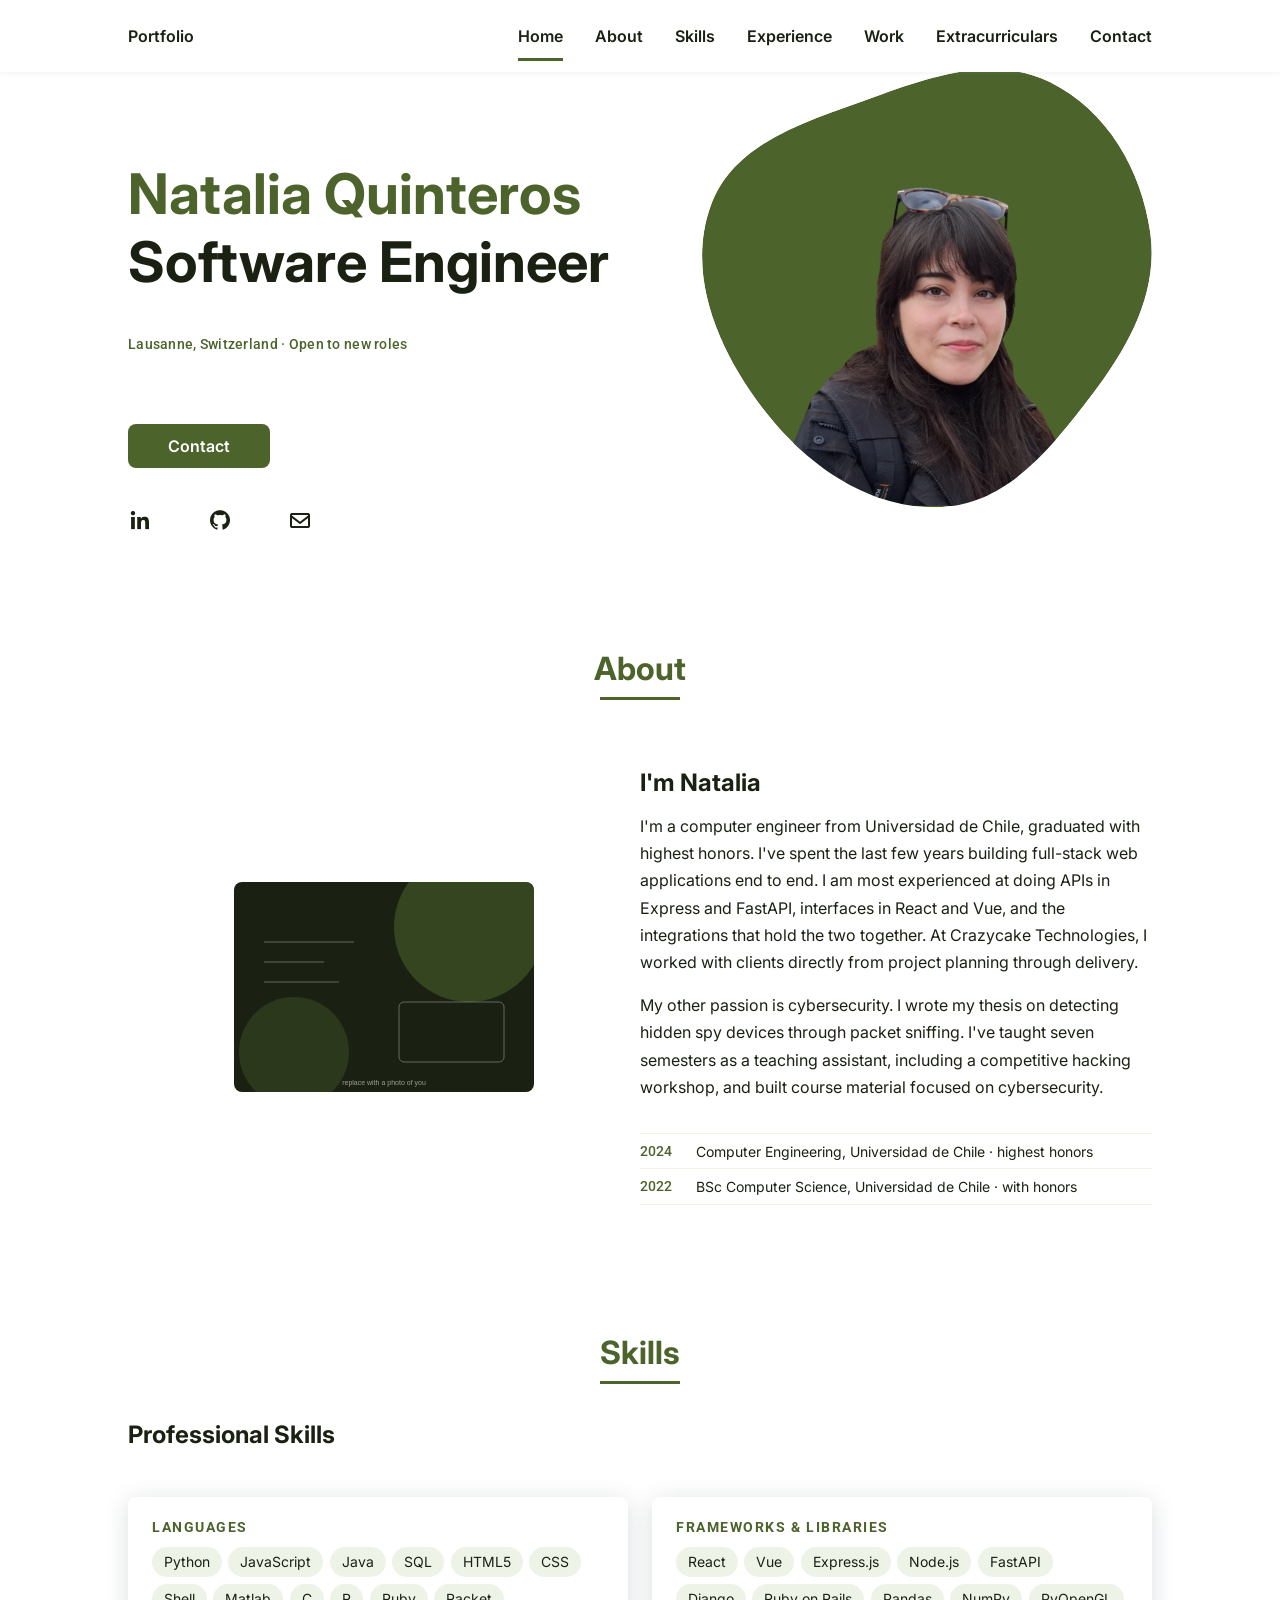
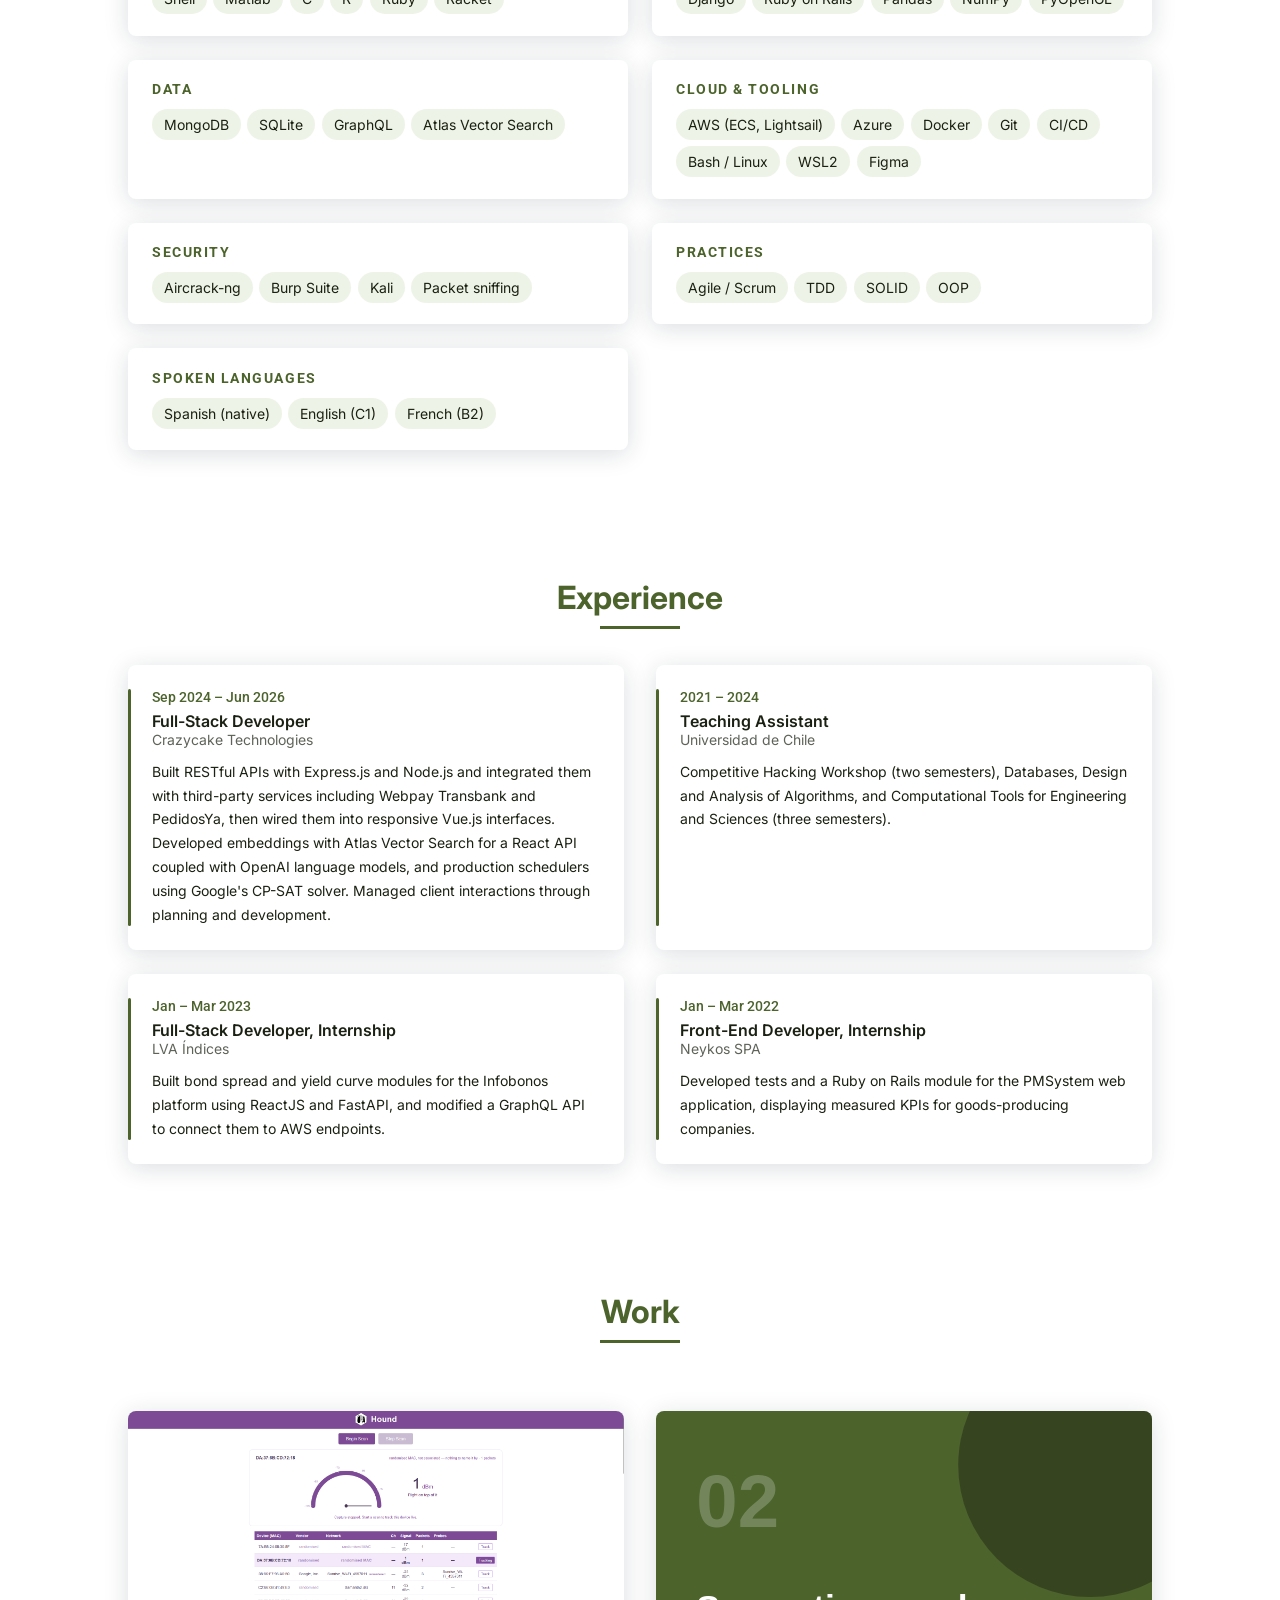
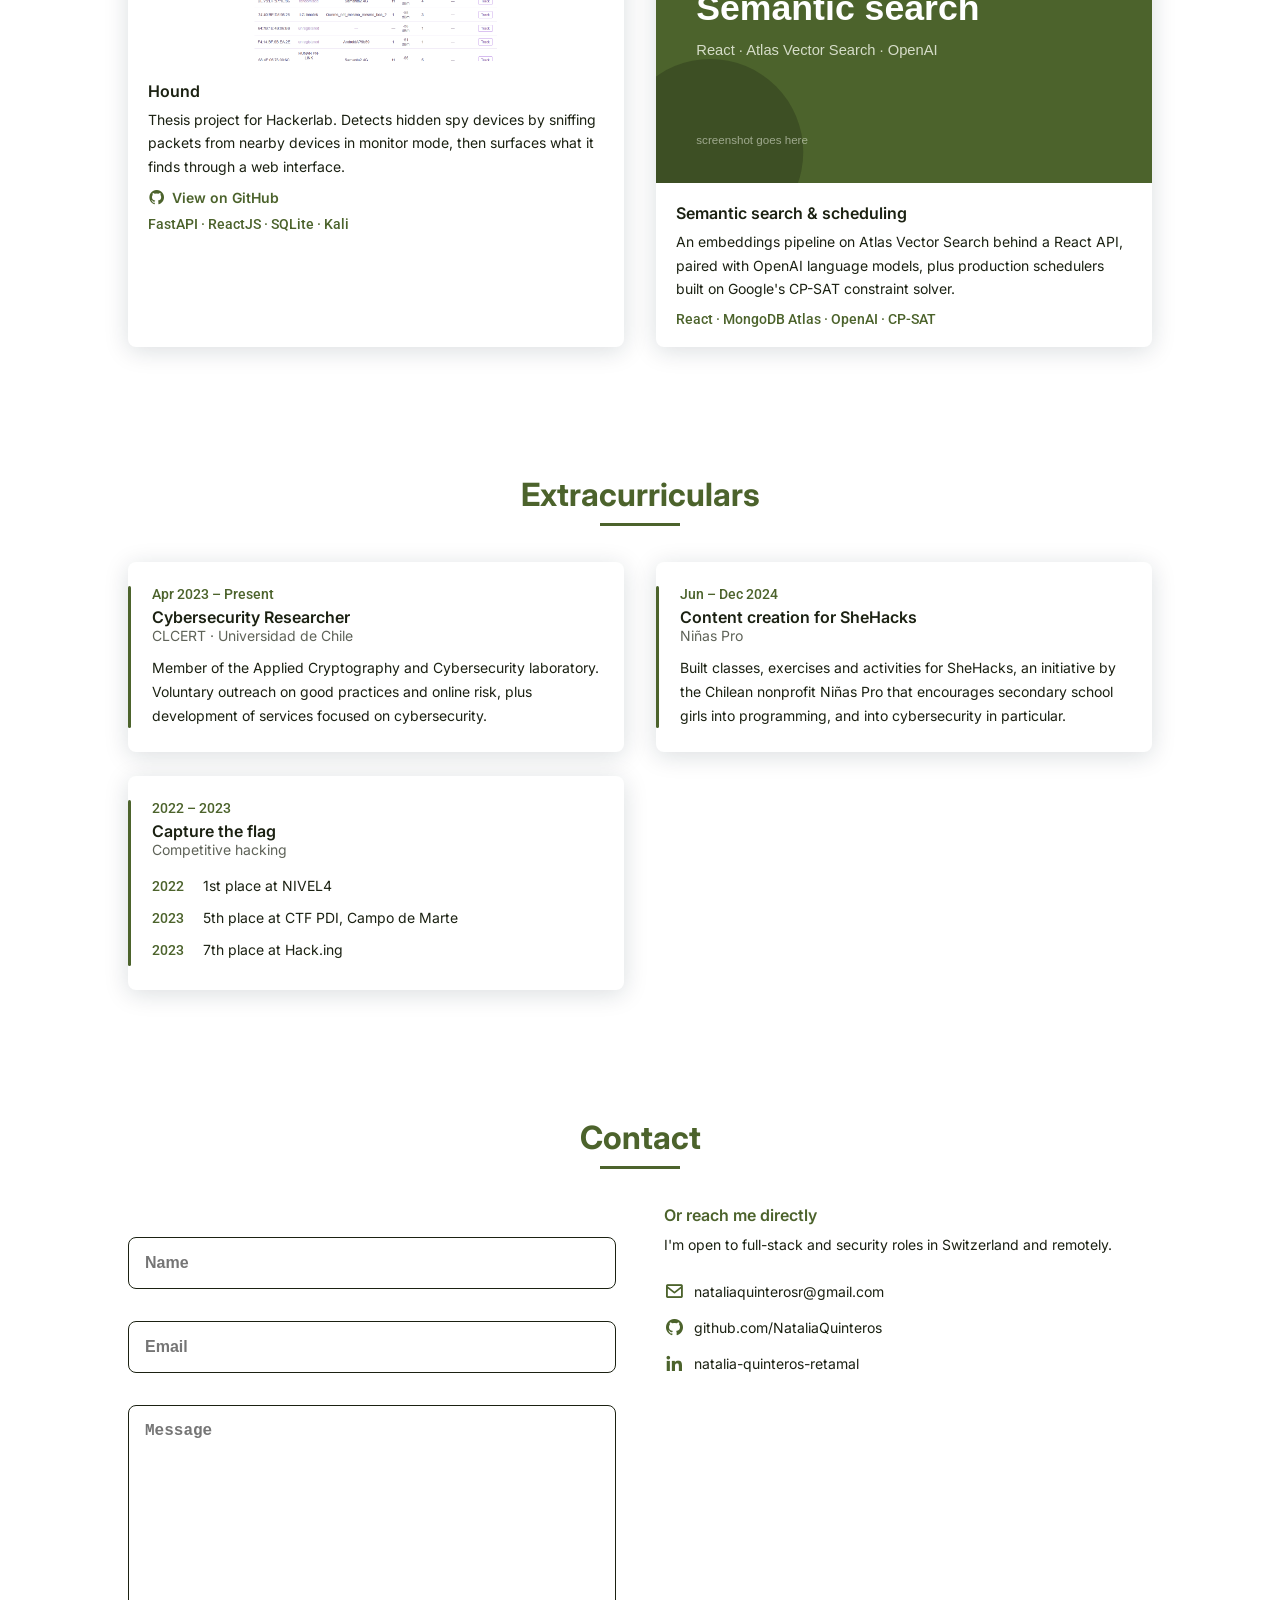
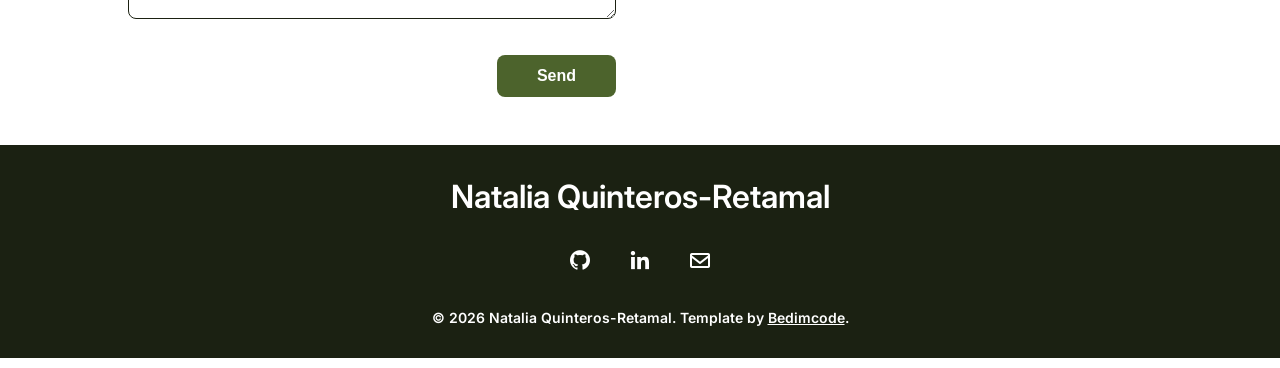
==== index.html @ d5e4e768 "Add an extracurriculars section Three cards from the CV: the CLCERT cybersecurity lab, the SheHacks " ====
<!DOCTYPE html>
<html lang="en">
    <head>
        <meta charset="UTF-8">
        <meta name="viewport" content="width=device-width, initial-scale=1.0">

        <title>Natalia Quinteros-Retamal &middot; Full-Stack Developer</title>
        <meta name="description" content="Full-stack developer and computer engineer. REST APIs in Express and FastAPI, interfaces in React and Vue, plus cybersecurity research and CTFs.">
        <meta name="author" content="Natalia Quinteros-Retamal">

        <meta property="og:type" content="website">
        <meta property="og:title" content="Natalia Quinteros-Retamal &middot; Full-Stack Developer">
        <meta property="og:description" content="Full-stack developer and computer engineer, with a second life in cybersecurity.">
        <meta property="og:url" content="https://NataliaQuinteros.github.io/portfolio/">

        <link rel="icon" href="assets/favicon.svg" type="image/svg+xml">
        <link rel="stylesheet" href="assets/css/styles.css">

        <!-- =====BOX ICONS===== -->
        <link href='https://cdn.jsdelivr.net/npm/boxicons@2.0.5/css/boxicons.min.css' rel='stylesheet'>

        <!-- Template: Portfolio Responsive Complete by Bedimcode
             https://github.com/bedimcode/portfolio-responsive-complete -->
    </head>
    <body>
        <!--===== HEADER =====-->
        <header class="l-header">
            <nav class="nav bd-grid">
                <div>
                    <a href="#home" class="nav__logo">Portfolio</a>
                </div>

                <div class="nav__menu" id="nav-menu">
                    <ul class="nav__list">
                        <li class="nav__item"><a href="#home" class="nav__link active-link">Home</a></li>
                        <li class="nav__item"><a href="#about" class="nav__link">About</a></li>
                        <li class="nav__item"><a href="#skills" class="nav__link">Skills</a></li>
                        <li class="nav__item"><a href="#experience" class="nav__link">Experience</a></li>
                        <li class="nav__item"><a href="#work" class="nav__link">Work</a></li>
                        <li class="nav__item"><a href="#extras" class="nav__link">Extracurriculars</a></li>
                        <li class="nav__item"><a href="#contact" class="nav__link">Contact</a></li>
                    </ul>
                </div>

                <div class="nav__toggle" id="nav-toggle">
                    <i class='bx bx-menu'></i>
                </div>
            </nav>
        </header>

        <main class="l-main">
            <!--===== HOME =====-->
            <section class="home bd-grid" id="home">
                <div class="home__data">
                    <h1 class="home__title"><span class="home__title-color">Natalia Quinteros</span><br> Software Engineer </h1>

                    <p class="home__subtitle">Lausanne, Switzerland &middot; Open to new roles</p>

                    <a href="#contact" class="button">Contact</a>
                    <div class="home__social">
                        <a href="https://linkedin.com/in/natalia-quinteros-retamal" target="_blank" rel="noopener" class="home__social-icon" aria-label="LinkedIn"><i class='bx bxl-linkedin'></i></a>
                        <a href="https://github.com/NataliaQuinteros" target="_blank" rel="noopener" class="home__social-icon" aria-label="GitHub"><i class='bx bxl-github' ></i></a>
                        <a href="mailto:nataliaquinterosr@gmail.com" class="home__social-icon" aria-label="Email"><i class='bx bx-envelope' ></i></a>
                    </div>
                </div>

                

                <div class="home__img">
                    <svg class="home__blob" viewBox="0 0 479 467" xmlns="http://www.w3.org/2000/svg" xmlns:xlink="http://www.w3.org/1999/xlink">
                        <mask id="mask0" mask-type="alpha">
                            <path d="M9.19024 145.964C34.0253 76.5814 114.865 54.7299 184.111 29.4823C245.804 6.98884 311.86 -14.9503 370.735 14.143C431.207 44.026 467.948 107.508 477.191 174.311C485.897 237.229 454.931 294.377 416.506 344.954C373.74 401.245 326.068 462.801 255.442 466.189C179.416 469.835 111.552 422.137 65.1576 361.805C17.4835 299.81 -17.1617 219.583 9.19024 145.964Z"/>
                        </mask>
                        <g mask="url(#mask0)">
                            <path d="M9.19024 145.964C34.0253 76.5814 114.865 54.7299 184.111 29.4823C245.804 6.98884 311.86 -14.9503 370.735 14.143C431.207 44.026 467.948 107.508 477.191 174.311C485.897 237.229 454.931 294.377 416.506 344.954C373.74 401.245 326.068 462.801 255.442 466.189C179.416 469.835 111.552 422.137 65.1576 361.805C17.4835 299.81 -17.1617 219.583 9.19024 145.964Z"/>
                            <image class="home__blob-img" x="50" y="65" href="assets/img/natalia-cutout.png"/>
                        </g>
                    </svg>
                </div>
            </section>

            <!--===== ABOUT =====-->
            <section class="about section " id="about">
                <h2 class="section-title">About</h2>

                <div class="about__container bd-grid">
                    <div class="about__img">
                        <img src="assets/img/about.svg" alt="Placeholder illustration, to be replaced with a photo">
                    </div>

                    <div>
                        <h2 class="about__subtitle">I'm Natalia</h2>
                        <p class="about__text">I'm a computer engineer from Universidad de Chile, graduated with highest honors. I've spent the last few years building full-stack web applications end to end. I am most experienced at doing APIs in Express and FastAPI, interfaces in React and Vue, and the integrations that hold the two together. At Crazycake Technologies, I worked with clients directly from project planning through delivery.</p>
                        <p class="about__text">My other passion is cybersecurity. I wrote my thesis on detecting hidden spy devices through packet sniffing. I've taught seven semesters as a teaching assistant, including a competitive hacking workshop, and built course material focused on cybersecurity.</p>

                        <ul class="about__facts">
                            <li><span class="about__facts-year">2024</span> Computer Engineering, Universidad de Chile &middot; highest honors</li>
                            <li><span class="about__facts-year">2022</span> BSc Computer Science, Universidad de Chile &middot; with honors</li>

                        </ul>
                    </div>
                </div>
            </section>

            <!--===== SKILLS =====-->
            <section class="skills section" id="skills">
                <h2 class="section-title">Skills</h2>

                <div class="skills__container bd-grid">
                    <h2 class="skills__subtitle">Professional Skills</h2>

                    <div class="skills__groups">

                        <div class="skills__group">
                            <h3 class="skills__group-title">Languages</h3>
                            <ul class="chips"><li>Python</li><li>JavaScript</li><li>Java</li><li>SQL</li><li>HTML5</li><li>CSS</li><li>Shell</li><li>Matlab</li><li>C</li><li>R</li><li>Ruby</li><li>Racket</li></ul>
                        </div>

                        <div class="skills__group">
                            <h3 class="skills__group-title">Frameworks &amp; libraries</h3>
                            <ul class="chips"><li>React</li><li>Vue</li><li>Express.js</li><li>Node.js</li><li>FastAPI</li><li>Django</li><li>Ruby on Rails</li><li>Pandas</li><li>NumPy</li><li>PyOpenGL</li></ul>
                        </div>

                        <div class="skills__group">
                            <h3 class="skills__group-title">Data</h3>
                            <ul class="chips"><li>MongoDB</li><li>SQLite</li><li>GraphQL</li><li>Atlas Vector Search</li></ul>
                        </div>

                        <div class="skills__group">
                            <h3 class="skills__group-title">Cloud &amp; tooling</h3>
                            <ul class="chips"><li>AWS (ECS, Lightsail)</li><li>Azure</li><li>Docker</li><li>Git</li><li>CI/CD</li><li>Bash / Linux</li><li>WSL2</li><li>Figma</li></ul>
                        </div>

                        <div class="skills__group">
                            <h3 class="skills__group-title">Security</h3>
                            <ul class="chips"><li>Aircrack-ng</li><li>Burp Suite</li><li>Kali</li><li>Packet sniffing</li></ul>
                        </div>

                        <div class="skills__group">
                            <h3 class="skills__group-title">Practices</h3>
                            <ul class="chips"><li>Agile / Scrum</li><li>TDD</li><li>SOLID</li><li>OOP</li></ul>
                        </div>

                        <div class="skills__group">
                            <h3 class="skills__group-title">Spoken languages</h3>
                            <ul class="chips"><li>Spanish (native)</li><li>English (C1)</li><li>French (B2)</li></ul>
                        </div>
                    </div>
                </div>
            </section>

            <!--===== EXPERIENCE =====-->
            <section class="experience section" id="experience">
                <h2 class="section-title">Experience</h2>

                <div class="experience__container bd-grid">
                    <div class="experience__item">
                        <span class="experience__date">Sep 2024 &ndash; Jun 2026</span>
                        <h3 class="experience__role">Full-Stack Developer</h3>
                        <span class="experience__org">Crazycake Technologies</span>
                        <p class="experience__text">Built RESTful APIs with Express.js and Node.js and integrated them with third-party services including Webpay Transbank and PedidosYa, then wired them into responsive Vue.js interfaces. Developed embeddings with Atlas Vector Search for a React API coupled with OpenAI language models, and production schedulers using Google's CP-SAT solver. Managed client interactions through planning and development.</p>
                    </div>


                    <div class="experience__item">
                        <span class="experience__date">2021 &ndash; 2024</span>
                        <h3 class="experience__role">Teaching Assistant</h3>
                        <span class="experience__org">Universidad de Chile</span>
                        <p class="experience__text">Competitive Hacking Workshop (two semesters), Databases, Design and Analysis of Algorithms, and Computational Tools for Engineering and Sciences (three semesters).</p>
                    </div>

                    <div class="experience__item">
                        <span class="experience__date">Jan &ndash; Mar 2023</span>
                        <h3 class="experience__role">Full-Stack Developer, Internship</h3>
                        <span class="experience__org">LVA &Iacute;ndices</span>
                        <p class="experience__text">Built bond spread and yield curve modules for the Infobonos platform using ReactJS and FastAPI, and modified a GraphQL API to connect them to AWS endpoints.</p>
                    </div>

                    <div class="experience__item">
                        <span class="experience__date">Jan &ndash; Mar 2022</span>
                        <h3 class="experience__role">Front-End Developer, Internship</h3>
                        <span class="experience__org">Neykos SPA</span>
                        <p class="experience__text">Developed tests and a Ruby on Rails module for the PMSystem web application, displaying measured KPIs for goods-producing companies.</p>
                    </div>
                </div>
            </section>

            <!--===== WORK =====-->
            <section class="work section" id="work">
                <h2 class="section-title">Work</h2>

                <div class="work__container bd-grid">
                    <!-- Clicking the image opens it in the lightbox. Add a
                         work__link before the tags to point at a repo. -->
                    <div class="work__img">
                        <button type="button" class="work__zoom" aria-label="Open a larger image of Hound">
                            <img src="assets/img/work1.png" alt="Hound">
                        </button>
                        <div class="work__caption">
                            <h3 class="work__title">Hound</h3>
                            <p class="work__text">Thesis project for Hackerlab. Detects hidden spy devices by sniffing packets from nearby devices in monitor mode, then surfaces what it finds through a web interface.</p>
                            <a class="work__link" href="https://github.com/NataliaQuinteros/Hound-Windows-Build" target="_blank" rel="noopener"><i class='bx bxl-github'></i> View on GitHub</a>
                            <span class="work__tags">FastAPI &middot; ReactJS &middot; SQLite &middot; Kali</span>
                        </div>
                    </div>

                    <div class="work__img">
                        <button type="button" class="work__zoom" aria-label="Open a larger image of Semantic search and scheduling">
                            <img src="assets/img/work2.svg" alt="Semantic search and production scheduling">
                        </button>
                        <div class="work__caption">
                            <h3 class="work__title">Semantic search &amp; scheduling</h3>
                            <p class="work__text">An embeddings pipeline on Atlas Vector Search behind a React API, paired with OpenAI language models, plus production schedulers built on Google's CP-SAT constraint solver.</p>
                            <span class="work__tags">React &middot; MongoDB Atlas &middot; OpenAI &middot; CP-SAT</span>
                        </div>
                    </div>
                </div>
            </section>

            <!--===== EXTRACURRICULARS =====-->
            <section class="extras section" id="extras">
                <h2 class="section-title">Extracurriculars</h2>

                <div class="extras__container bd-grid">
                    <div class="extras__item">
                        <span class="extras__date">Apr 2023 &ndash; Present</span>
                        <h3 class="extras__role">Cybersecurity Researcher</h3>
                        <span class="extras__org">CLCERT &middot; Universidad de Chile</span>
                        <p class="extras__text">Member of the Applied Cryptography and Cybersecurity laboratory. Voluntary outreach on good practices and online risk, plus development of services focused on cybersecurity.</p>
                    </div>

                    <div class="extras__item">
                        <span class="extras__date">Jun &ndash; Dec 2024</span>
                        <h3 class="extras__role">Content creation for SheHacks</h3>
                        <span class="extras__org">Ni&ntilde;as Pro</span>
                        <p class="extras__text">Built classes, exercises and activities for SheHacks, an initiative by the Chilean nonprofit Ni&ntilde;as Pro that encourages secondary school girls into programming, and into cybersecurity in particular.</p>
                    </div>

                    <div class="extras__item">
                        <span class="extras__date">2022 &ndash; 2023</span>
                        <h3 class="extras__role">Capture the flag</h3>
                        <span class="extras__org">Competitive hacking</span>
                        <ul class="extras__list">
                            <li><span class="extras__list-year">2022</span> 1st place at NIVEL4</li>
                            <li><span class="extras__list-year">2023</span> 5th place at CTF PDI, Campo de Marte</li>
                            <li><span class="extras__list-year">2023</span> 7th place at Hack.ing</li>
                        </ul>
                    </div>
                </div>
            </section>

            <!--===== CONTACT =====-->
            <section class="contact section" id="contact">
                <h2 class="section-title">Contact</h2>

                <div class="contact__container bd-grid">
                    <!-- This form needs a backend to actually send mail. Create a free
                         form at https://formspree.io, then paste your endpoint into
                         the action below. Until then the email link underneath works. -->
                    <form action="https://formspree.io/f/YOUR_FORM_ID" method="POST" class="contact__form">
                        <input type="text" name="name" placeholder="Name" class="contact__input" required>
                        <input type="email" name="email" placeholder="Email" class="contact__input" required>
                        <textarea name="message" cols="0" rows="10" placeholder="Message" class="contact__input" required></textarea>
                        <input type="submit" value="Send" class="contact__button button">
                    </form>

                    <div class="contact__info">
                        <h3 class="contact__subtitle">Or reach me directly</h3>
                        <p class="contact__text">I'm open to full-stack and security roles in Switzerland and remotely.</p>
                        <a href="mailto:nataliaquinterosr@gmail.com" class="contact__link"><i class='bx bx-envelope'></i> nataliaquinterosr@gmail.com</a>
                        <a href="https://github.com/NataliaQuinteros" target="_blank" rel="noopener" class="contact__link"><i class='bx bxl-github'></i> github.com/NataliaQuinteros</a>
                        <a href="https://linkedin.com/in/natalia-quinteros-retamal" target="_blank" rel="noopener" class="contact__link"><i class='bx bxl-linkedin'></i> natalia-quinteros-retamal</a>
                    </div>
                </div>
            </section>
        </main>

        <!--===== FOOTER =====-->
        <footer class="footer">
            <p class="footer__title">Natalia Quinteros-Retamal</p>
            <div class="footer__social">
                <a href="https://github.com/NataliaQuinteros" target="_blank" rel="noopener" class="footer__icon" aria-label="GitHub"><i class='bx bxl-github' ></i></a>
                <a href="https://linkedin.com/in/natalia-quinteros-retamal" target="_blank" rel="noopener" class="footer__icon" aria-label="LinkedIn"><i class='bx bxl-linkedin' ></i></a>
                <a href="mailto:nataliaquinterosr@gmail.com" class="footer__icon" aria-label="Email"><i class='bx bx-envelope' ></i></a>
            </div>
            <p class="footer__copy">&#169; <span id="year">2026</span> Natalia Quinteros-Retamal. Template by <a href="https://github.com/bedimcode/portfolio-responsive-complete" target="_blank" rel="noopener">Bedimcode</a>.</p>
        </footer>

        <!--===== LIGHTBOX =====-->
        <div class="lightbox" id="lightbox" role="dialog" aria-modal="true" aria-label="Project image">
            <button type="button" class="lightbox__close" id="lightbox-close" aria-label="Close image"><i class='bx bx-x'></i></button>
            <img class="lightbox__img" id="lightbox-img" src="" alt="">
        </div>

        <!--===== SCROLL REVEAL =====-->
        <script src="https://unpkg.com/scrollreveal"></script>

        <!--===== MAIN JS =====-->
        <script src="assets/js/main.js"></script>
    </body>
</html>
---- assets/css/styles.css ----
/*===== GOOGLE FONTS =====*/
@import url("https://fonts.googleapis.com/css2?family=Inter:wght@400;500;600;700&family=Roboto:wght@400;500;700&display=swap");
/*===== VARIABLES CSS =====*/
:root {
  --header-height: 3rem;
  --font-semi: 600;
  /*===== Colores =====*/
  /*Moss 85 - Teal 175 - Blue 224 - Purple 260*/
  /* HSL color mode */
  --hue-color: 85;
  --first-color: hsl(var(--hue-color), 38%, 28%);
  --first-color-tint: hsl(var(--hue-color), 34%, 93%);
  --second-color: hsl(var(--hue-color), 30%, 10%);
  /*===== Fuente y tipografia =====*/
  --body-font: "Inter", -apple-system, BlinkMacSystemFont, "Segoe UI", Helvetica, Arial, sans-serif;
  --accent-font: "Roboto", "Segoe UI", Helvetica, Arial, sans-serif;
  --big-font-size: 2rem;
  --h2-font-size: 1.25rem;
  --normal-font-size: .938rem;
  --smaller-font-size: .75rem;
  /*===== Margenes =====*/
  --mb-2: 1rem;
  --mb-4: 2rem;
  --mb-5: 2.5rem;
  --mb-6: 3rem;
  /*===== z index =====*/
  --z-back: -10;
  --z-fixed: 100;
}
@media screen and (min-width: 968px) {
  :root {
    --big-font-size: 3.5rem;
    --h2-font-size: 2rem;
    --normal-font-size: 1rem;
    --smaller-font-size: .875rem;
  }
}

/*===== BASE =====*/
*, ::before, ::after {
  box-sizing: border-box;
}

html {
  scroll-behavior: smooth;
}

body {
  margin: var(--header-height) 0 0 0;
  font-family: var(--body-font);
  font-size: var(--normal-font-size);
  color: var(--second-color);
}

h1, h2, p {
  margin: 0;
}

ul {
  margin: 0;
  padding: 0;
  list-style: none;
}

a {
  text-decoration: none;
}

img {
  max-width: 100%;
  height: auto;
  display: block;
}

/*===== CLASS CSS ===== */
.section-title {
  position: relative;
  font-size: var(--h2-font-size);
  color: var(--first-color);
  margin-top: var(--mb-2);
  margin-bottom: var(--mb-4);
  text-align: center;
}
.section-title::after {
  position: absolute;
  content: "";
  width: 64px;
  height: 0.18rem;
  left: 0;
  right: 0;
  margin: auto;
  top: 2rem;
  background-color: var(--first-color);
}

.section {
  padding-top: 3rem;
  padding-bottom: 2rem;
}

/*===== LAYOUT =====*/
.bd-grid {
  max-width: 1024px;
  display: grid;
  margin-left: var(--mb-2);
  margin-right: var(--mb-2);
}

.l-header {
  width: 100%;
  position: fixed;
  top: 0;
  left: 0;
  z-index: var(--z-fixed);
  background-color: #fff;
  box-shadow: 0 1px 4px rgba(146, 161, 176, 0.15);
}

/*===== NAV =====*/
.nav {
  height: var(--header-height);
  display: flex;
  justify-content: space-between;
  align-items: center;
  font-weight: var(--font-semi);
}
@media screen and (max-width: 767px) {
  .nav__menu {
    position: fixed;
    top: var(--header-height);
    right: -100%;
    width: 80%;
    height: 100%;
    padding: 2rem;
    background-color: var(--second-color);
    transition: 0.28s;
  }
}
.nav__item {
  margin-bottom: var(--mb-4);
}
.nav__link {
  position: relative;
  color: #fff;
}
.nav__link:hover {
  position: relative;
}
.nav__link:hover::after {
  position: absolute;
  content: "";
  width: 100%;
  height: 0.18rem;
  left: 0;
  top: 2rem;
  background-color: var(--first-color);
}
.nav__logo {
  color: var(--second-color);
}
.nav__toggle {
  color: var(--second-color);
  font-size: 1.5rem;
  cursor: pointer;
}

/*Active menu*/
.active-link::after {
  position: absolute;
  content: "";
  width: 100%;
  height: 0.18rem;
  left: 0;
  top: 2rem;
  background-color: var(--first-color);
}

/*=== Show menu ===*/
.show {
  right: 0;
}

/*===== HOME =====*/
.home {
  display: grid;
  grid-template-columns: 1fr 1fr;
  position: relative;
  gap: 1.5rem;
  padding: 4rem 0 5rem;
}
.home__data {
  display: flex;
  flex-direction: column;
  align-items: flex-start;
  gap: var(--mb-5);
  text-align: left;
  align-self: center;
}
.home__title {
  font-size: var(--big-font-size);
}
.home__title-color {
  color: var(--first-color);
}
.home__social {
  display: flex;
  flex-direction: row;
  align-items: center;
  gap: 1.5rem;
}
.home__social-icon {
  width: max-content;
  font-size: 1.5rem;
  color: var(--second-color);
}
.home__social-icon:hover {
  color: var(--first-color);
}
.home__img {
  position: absolute;
  right: 0;
  bottom: 0;
  width: 260px;
}
.home__blob {
  fill: var(--first-color);
}
.home__blob-img {
  width: 400px;
}

/*BUTTONS*/
.button {
  display: inline-block;
  background-color: var(--first-color);
  color: #fff;
  padding: 0.75rem 2.5rem;
  font-weight: var(--font-semi);
  border-radius: 0.5rem;
  transition: 0.18s;
}
.button:hover {
  box-shadow: 0px 10px 36px rgba(0, 0, 0, 0.15);
}

/* ===== ABOUT =====*/
.about__container {
  row-gap: 2rem;
  text-align: center;
}
.about__subtitle {
  margin-bottom: var(--mb-2);
}
.about__img {
  justify-self: center;
}
.about__img img {
  width: 200px;
  border-radius: 0.5rem;
}

/* ===== SKILLS =====*/
.skills__container {
  row-gap: 2rem;
  text-align: center;
}
.skills__subtitle {
  margin-bottom: var(--mb-2);
}
.skills__text {
  margin-bottom: var(--mb-4);
}
/* ===== WORK =====*/
.work__container {
  row-gap: 2rem;
}
.work__img {
  box-shadow: 0px 4px 25px rgba(14, 36, 49, 0.15);
  border-radius: 0.5rem;
  overflow: hidden;
}
.work__img img {
  transition: 0.35s;
}
.work__img img:hover {
  transform: scale(1.1);
}

/* ===== CONTACT =====*/
.contact__input {
  width: 100%;
  font-size: var(--normal-font-size);
  font-weight: var(--font-semi);
  padding: 1rem;
  border-radius: 0.5rem;
  border: 1.5px solid var(--second-color);
  outline: none;
  margin-bottom: var(--mb-4);
}
.contact__button {
  display: block;
  border: none;
  outline: none;
  font-size: var(--normal-font-size);
  cursor: pointer;
  margin-left: auto;
}

/* ===== FOOTER =====*/
.footer {
  background-color: var(--second-color);
  color: #fff;
  text-align: center;
  font-weight: var(--font-semi);
  padding: 2rem 0;
}
.footer__title {
  font-size: 2rem;
  margin-bottom: var(--mb-4);
}
.footer__social {
  margin-bottom: var(--mb-4);
}
.footer__icon {
  font-size: 1.5rem;
  color: #fff;
  margin: 0 var(--mb-2);
}
.footer__copy {
  font-size: var(--smaller-font-size);
}

/* ===== MEDIA QUERIES=====*/
@media screen and (max-width: 320px) {
  .home {
    row-gap: 2rem;
  }
  .home__img {
    width: 200px;
  }
}
@media screen and (min-width: 576px) {
  .home {
    padding: 4rem 0 2rem;
  }
  .home__social {
    padding-top: 0;
    padding-bottom: 0;
    flex-direction: row;
    align-self: flex-start;
  }
  .home__social-icon {
    margin-bottom: 0;
    margin-right: var(--mb-4);
  }
  .home__img {
    width: 300px;
    bottom: 25%;
  }
  .about__container {
    grid-template-columns: repeat(2, 1fr);
    align-items: center;
    text-align: initial;
  }
  .skills__container {
    grid-template-columns: 0.7fr;
    justify-content: center;
    column-gap: 1rem;
  }
  .work__container {
    grid-template-columns: repeat(2, 1fr);
    column-gap: 2rem;
    padding-top: 2rem;
  }
  .contact__form {
    width: 360px;
    padding-top: 2rem;
  }
  .contact__container {
    justify-items: center;
  }
}
@media screen and (min-width: 768px) {
  body {
    margin: 0;
  }
  .section {
    padding-top: 4rem;
    padding-bottom: 3rem;
  }
  .section-title {
    margin-bottom: var(--mb-6);
  }
  .section-title::after {
    width: 80px;
    top: 3rem;
  }
  .nav {
    height: calc(var(--header-height) + 1.5rem);
  }
  .nav__list {
    display: flex;
    padding-top: 0;
  }
  .nav__item {
    margin-left: var(--mb-6);
    margin-bottom: 0;
  }
  .nav__toggle {
    display: none;
  }
  .nav__link {
    color: var(--second-color);
  }
  .home {
    padding: 8rem 0 2rem;
  }
  .home__img {
    width: 400px;
    bottom: 10%;
  }
  .about__container {
    padding-top: 2rem;
  }
  .about__img img {
    width: 300px;
  }
  .skills__container {
    grid-template-columns: repeat(2, 1fr);
    column-gap: 2rem;
    align-items: center;
    text-align: initial;
  }
  .work__container {
    grid-template-columns: repeat(2, 1fr);
    column-gap: 2rem;
  }
  .nav__item {
    margin-left: var(--mb-4);
  }
}
@media screen and (min-width: 992px) {
  .bd-grid {
    margin-left: auto;
    margin-right: auto;
  }
  .home {
    padding: 10rem 0 2rem;
  }
  .home__img {
    width: 450px;
  }
}

/* ===== ADDITIONS =====*/
/* Everything below is mine, not the original template. */

.experience__date,
.extras__date,
.extras__list-year,
.about__facts-year {
  font-family: var(--accent-font);
  font-variant-numeric: tabular-nums;
}

/* ----- home ----- */
.home__subtitle {
  font-family: var(--accent-font);
  font-size: var(--smaller-font-size);
  color: var(--first-color);
  font-weight: 500;
  margin-bottom: var(--mb-4);
  letter-spacing: 0.02em;
}

/* ----- about ----- */
.about__text {
  margin-bottom: var(--mb-2);
  line-height: 1.7;
}
.about__facts {
  margin-top: var(--mb-4);
  text-align: left;
}
.about__facts li {
  display: flex;
  gap: 0.75rem;
  padding: 0.55rem 0;
  border-top: 1px solid var(--first-color-tint);
  font-size: var(--smaller-font-size);
}
.about__facts li:last-child {
  border-bottom: 1px solid var(--first-color-tint);
}
.about__facts-year {
  flex: 0 0 2.75rem;
  color: var(--first-color);
  font-weight: 500;
}

/* ----- skills ----- */
/* ----- experience ----- */
.experience__container,
.extras__container {
  row-gap: 1.5rem;
}
.experience__item,
.extras__item {
  position: relative;
  padding: 1.5rem;
  border-radius: 0.5rem;
  background-color: #fff;
  box-shadow: 0px 4px 25px rgba(14, 36, 49, 0.15);
  text-align: left;
}
.experience__item::before,
.extras__item::before {
  content: "";
  position: absolute;
  left: 0;
  top: 1.5rem;
  bottom: 1.5rem;
  width: 3px;
  border-radius: 3px;
  background-color: var(--first-color);
}
.experience__date,
.extras__date {
  display: block;
  font-size: var(--smaller-font-size);
  color: var(--first-color);
  font-weight: 500;
  margin-bottom: 0.35rem;
}
.experience__role,
.extras__role {
  font-size: var(--normal-font-size);
  font-weight: var(--font-semi);
  margin: 0;
}
.experience__org,
.extras__org {
  display: block;
  font-size: var(--smaller-font-size);
  opacity: 0.7;
  margin-bottom: 0.75rem;
}
.experience__text,
.extras__text {
  font-size: var(--smaller-font-size);
  line-height: 1.7;
}

/* ----- work ----- */
.work__img {
  background-color: #fff;
}
.work__caption {
  padding: 1.25rem;
  text-align: left;
}
.work__title {
  font-size: var(--normal-font-size);
  font-weight: var(--font-semi);
  margin: 0 0 0.4rem;
}
.work__text {
  font-size: var(--smaller-font-size);
  line-height: 1.7;
  margin-bottom: 0.6rem;
}
.work__tags {
  font-family: var(--accent-font);
  font-size: var(--smaller-font-size);
  color: var(--first-color);
  font-weight: 500;
}

/* ----- contact ----- */
.contact__container {
  row-gap: 2.5rem;
}
.contact__info {
  text-align: left;
}
.contact__subtitle {
  font-size: var(--normal-font-size);
  font-weight: var(--font-semi);
  color: var(--first-color);
  margin: 0 0 0.5rem;
}
.contact__text {
  font-size: var(--smaller-font-size);
  margin-bottom: var(--mb-2);
  line-height: 1.7;
}
.contact__link {
  display: flex;
  align-items: center;
  gap: 0.6rem;
  padding: 0.5rem 0;
  color: var(--second-color);
  font-size: var(--smaller-font-size);
  word-break: break-word;
}
.contact__link i {
  font-size: 1.25rem;
  color: var(--first-color);
}
.contact__link:hover {
  color: var(--first-color);
}

/* ----- footer ----- */
.footer__copy a {
  color: #fff;
  text-decoration: underline;
}

/* ----- focus visibility, missing from the template ----- */
a:focus-visible,
button:focus-visible,
input:focus-visible,
textarea:focus-visible {
  outline: 2px solid var(--first-color);
  outline-offset: 3px;
}

@media screen and (min-width: 768px) {
  .experience__container,
  .extras__container {
    grid-template-columns: repeat(2, 1fr);
    column-gap: 2rem;
  }
  .contact__container {
    grid-template-columns: repeat(2, 1fr);
    column-gap: 3rem;
    align-items: start;
    justify-items: start;
  }
  .contact__form {
    width: 100%;
  }
}

@media screen and (max-width: 575px) {
  .home {
    grid-template-columns: 100%;
    row-gap: 5rem;
    padding-bottom: 6rem;
  }
}

/* ----- skills: two columns of cards ----- */
.skills__groups {
  display: grid;
  grid-template-columns: 1fr;
  gap: 1.5rem;
}
.skills__group {
  padding: 1.35rem 1.5rem;
  border-radius: 0.5rem;
  background-color: #fff;
  box-shadow: 0px 4px 25px rgba(14, 36, 49, 0.15);
  text-align: left;
}
.skills__group-title {
  font-family: var(--accent-font);
  font-size: var(--smaller-font-size);
  font-weight: 700;
  text-transform: uppercase;
  letter-spacing: 0.11em;
  color: var(--first-color);
  margin: 0 0 0.75rem;
}
.chips {
  display: flex;
  flex-wrap: wrap;
  justify-content: flex-start;
  gap: 0.4rem;
}
.chips li {
  padding: 0.3rem 0.75rem;
  border-radius: 999px;
  background-color: var(--first-color-tint);
  font-size: var(--smaller-font-size);
  line-height: 1.5;
}

@media screen and (min-width: 576px) {
  .skills__groups {
    grid-template-columns: repeat(2, 1fr);
  }
}

@media screen and (min-width: 768px) {
  /* Nothing sits beside the chips now, so the container gives them the full
     width and the cards run two across. */
  .skills__container {
    grid-template-columns: 100%;
  }
}

/* ----- work cards: zoomable image and a repo link ----- */
.work__zoom {
  display: block;
  width: 100%;
  padding: 0;
  border: none;
  background: none;
  cursor: zoom-in;
  line-height: 0;
}
.work__link {
  display: inline-flex;
  align-items: center;
  gap: 0.4rem;
  margin-bottom: 0.6rem;
  color: var(--first-color);
  font-size: var(--smaller-font-size);
  font-weight: var(--font-semi);
}
.work__link i {
  font-size: 1.1rem;
}
.work__link:hover {
  text-decoration: underline;
}
.work__caption .work__tags {
  display: block;
}

/* ----- lightbox ----- */
.lightbox {
  position: fixed;
  inset: 0;
  z-index: 200;
  display: none;
  place-items: center;
  padding: 3rem 1rem;
  background-color: rgba(11, 16, 8, 0.92);
}
.lightbox.is-open {
  display: grid;
}
.lightbox__img {
  max-width: 100%;
  max-height: 85vh;
  width: auto;
  border-radius: 0.5rem;
  box-shadow: 0px 10px 45px rgba(0, 0, 0, 0.45);
}
.lightbox__close {
  position: absolute;
  top: 1rem;
  right: 1rem;
  display: grid;
  place-items: center;
  width: 2.75rem;
  height: 2.75rem;
  padding: 0;
  border: none;
  border-radius: 50%;
  background-color: rgba(255, 255, 255, 0.12);
  color: #fff;
  font-size: 1.75rem;
  cursor: pointer;
}
.lightbox__close:hover {
  background-color: rgba(255, 255, 255, 0.22);
}
body.has-lightbox {
  overflow: hidden;
}

/* ----- extracurriculars: CTF placement list ----- */
.extras__list {
  margin-top: 0.25rem;
}
.extras__list li {
  display: flex;
  gap: 0.7rem;
  padding: 0.3rem 0;
  color: var(--second-color);
  font-size: var(--smaller-font-size);
  line-height: 1.6;
}
.extras__list-year {
  flex: 0 0 2.5rem;
  color: var(--first-color);
  font-weight: 500;
}

@media screen and (min-width: 768px) {
  /* Seven nav items need tighter spacing before the wide breakpoint. */
  .nav__item {
    margin-left: 1.5rem;
  }
}

@media screen and (min-width: 992px) {
  .nav__item {
    margin-left: var(--mb-4);
  }
}
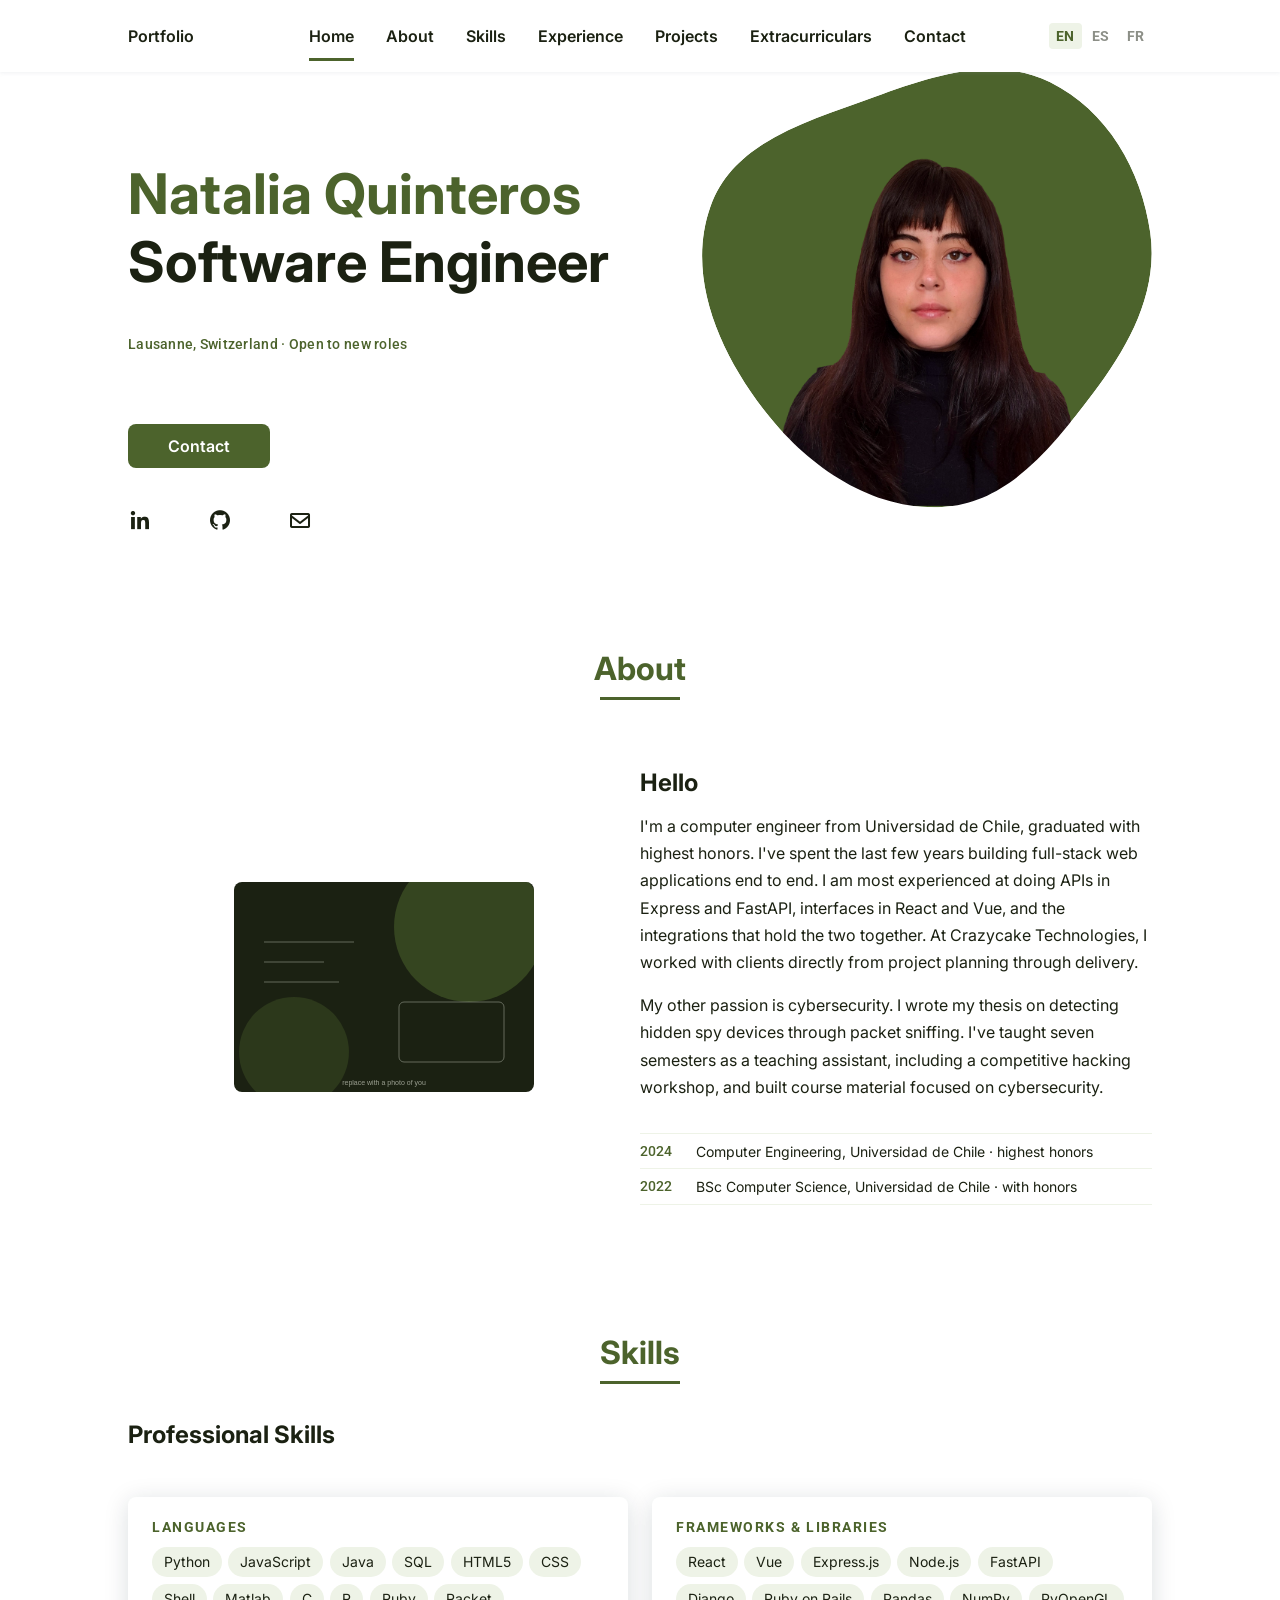
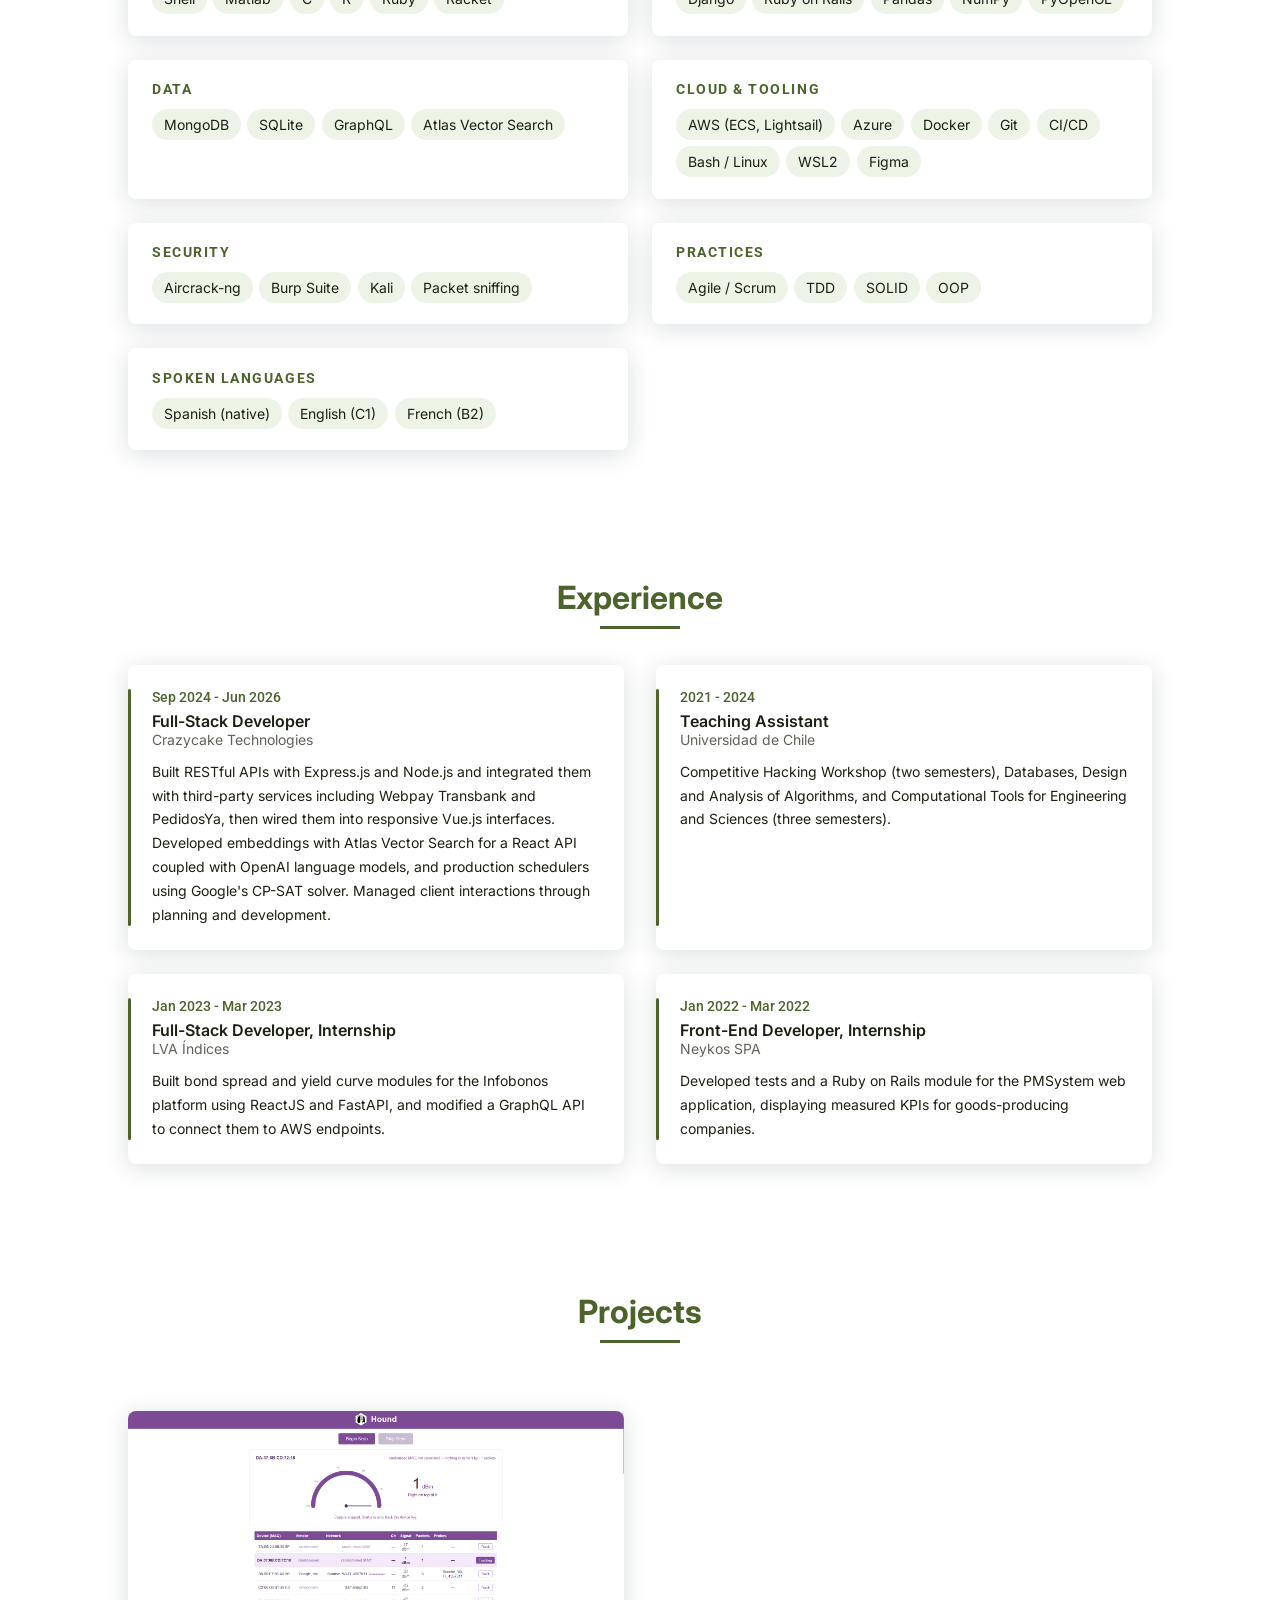
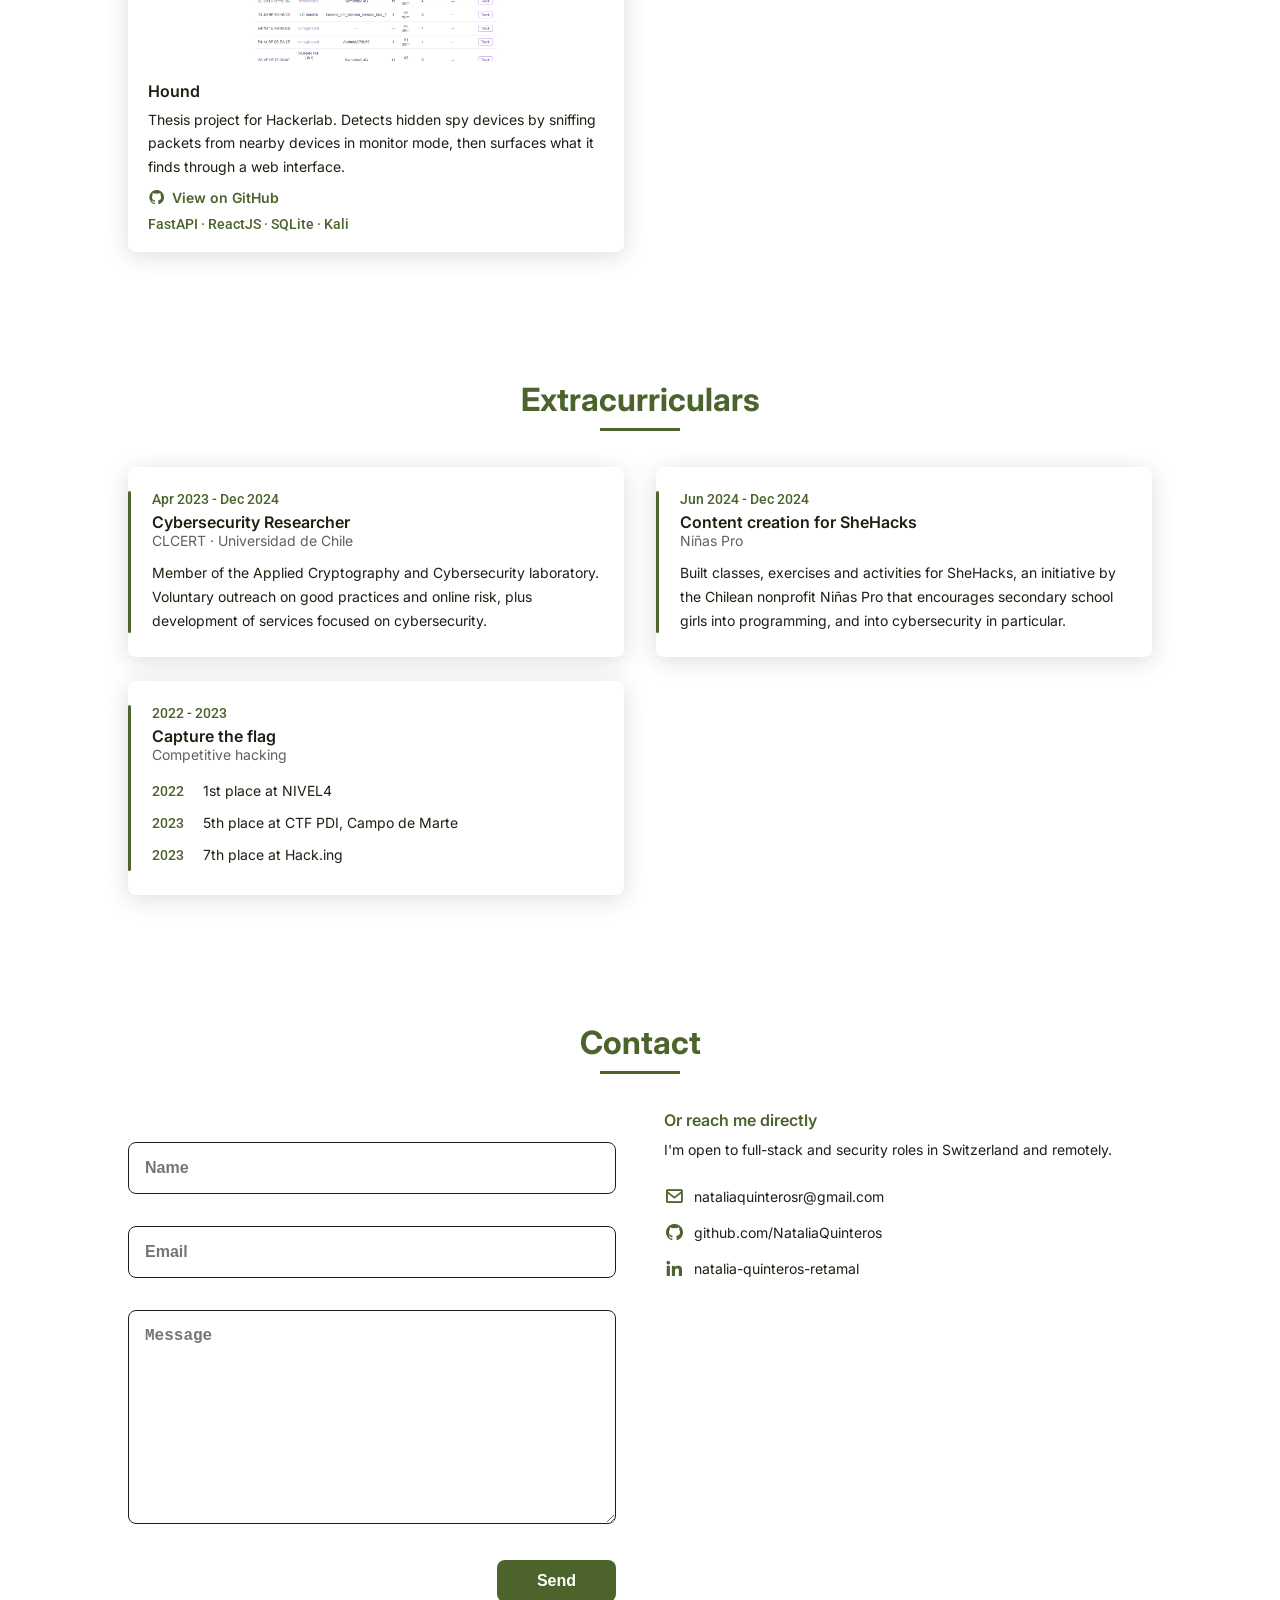
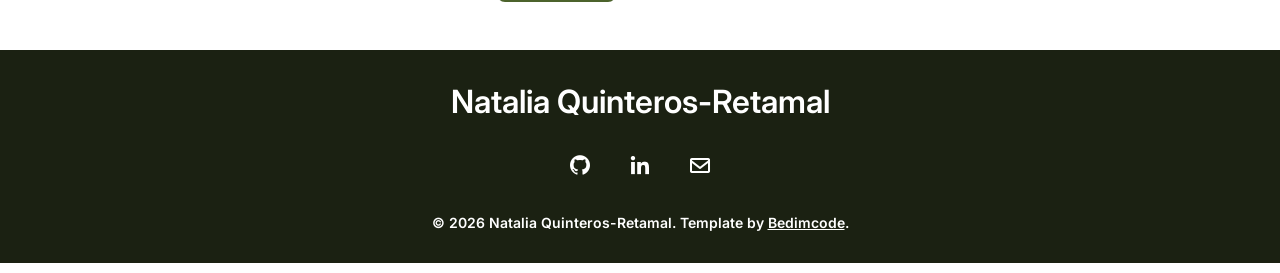
==== commit 3095d693: "Add Spanish and French versions EN / ES / FR buttons in the header switch the whole page. The choice" ====
--- a/index.html
+++ b/index.html
@@ -21,25 +21,34 @@
 
         <!-- Template: Portfolio Responsive Complete by Bedimcode
              https://github.com/bedimcode/portfolio-responsive-complete -->
+
+        <!-- English text lives inline below. Spanish and French live in
+             assets/js/i18n.js, keyed by the data-i18n attributes. -->
     </head>
     <body>
         <!--===== HEADER =====-->
         <header class="l-header">
             <nav class="nav bd-grid">
                 <div>
-                    <a href="#home" class="nav__logo">Portfolio</a>
+                    <a href="#home" class="nav__logo" data-i18n="nav.logo">Portfolio</a>
                 </div>
 
                 <div class="nav__menu" id="nav-menu">
                     <ul class="nav__list">
-                        <li class="nav__item"><a href="#home" class="nav__link active-link">Home</a></li>
-                        <li class="nav__item"><a href="#about" class="nav__link">About</a></li>
-                        <li class="nav__item"><a href="#skills" class="nav__link">Skills</a></li>
-                        <li class="nav__item"><a href="#experience" class="nav__link">Experience</a></li>
-                        <li class="nav__item"><a href="#work" class="nav__link">Work</a></li>
-                        <li class="nav__item"><a href="#extras" class="nav__link">Extracurriculars</a></li>
-                        <li class="nav__item"><a href="#contact" class="nav__link">Contact</a></li>
+                        <li class="nav__item"><a href="#home" class="nav__link active-link" data-i18n="nav.home">Home</a></li>
+                        <li class="nav__item"><a href="#about" class="nav__link" data-i18n="nav.about">About</a></li>
+                        <li class="nav__item"><a href="#skills" class="nav__link" data-i18n="nav.skills">Skills</a></li>
+                        <li class="nav__item"><a href="#experience" class="nav__link" data-i18n="nav.experience">Experience</a></li>
+                        <li class="nav__item"><a href="#work" class="nav__link" data-i18n="nav.work">Projects</a></li>
+                        <li class="nav__item"><a href="#extras" class="nav__link" data-i18n="nav.extras">Extracurriculars</a></li>
+                        <li class="nav__item"><a href="#contact" class="nav__link" data-i18n="nav.contact">Contact</a></li>
                     </ul>
+                </div>
+
+                <div class="lang" id="lang" role="group" aria-label="Language">
+                    <button type="button" class="lang__btn is-active" data-lang="en" lang="en">EN</button>
+                    <button type="button" class="lang__btn" data-lang="es" lang="es">ES</button>
+                    <button type="button" class="lang__btn" data-lang="fr" lang="fr">FR</button>
                 </div>
 
                 <div class="nav__toggle" id="nav-toggle">
@@ -52,11 +61,11 @@
             <!--===== HOME =====-->
             <section class="home bd-grid" id="home">
                 <div class="home__data">
-                    <h1 class="home__title"><span class="home__title-color">Natalia Quinteros</span><br> Software Engineer </h1>
-
-                    <p class="home__subtitle">Lausanne, Switzerland &middot; Open to new roles</p>
-
-                    <a href="#contact" class="button">Contact</a>
+                    <h1 class="home__title"><span class="home__title-color">Natalia Quinteros</span><br> <span data-i18n="hero.role">Software Engineer</span></h1>
+
+                    <p class="home__subtitle" data-i18n="hero.subtitle">Lausanne, Switzerland &middot; Open to new roles</p>
+
+                    <a href="#contact" class="button" data-i18n="hero.cta">Contact</a>
                     <div class="home__social">
                         <a href="https://linkedin.com/in/natalia-quinteros-retamal" target="_blank" rel="noopener" class="home__social-icon" aria-label="LinkedIn"><i class='bx bxl-linkedin'></i></a>
                         <a href="https://github.com/NataliaQuinteros" target="_blank" rel="noopener" class="home__social-icon" aria-label="GitHub"><i class='bx bxl-github' ></i></a>
@@ -64,7 +73,7 @@
                     </div>
                 </div>
 
-                
+
 
                 <div class="home__img">
                     <svg class="home__blob" viewBox="0 0 479 467" xmlns="http://www.w3.org/2000/svg" xmlns:xlink="http://www.w3.org/1999/xlink">
@@ -81,21 +90,21 @@
 
             <!--===== ABOUT =====-->
             <section class="about section " id="about">
-                <h2 class="section-title">About</h2>
+                <h2 class="section-title" data-i18n="about.title">About</h2>
 
                 <div class="about__container bd-grid">
                     <div class="about__img">
-                        <img src="assets/img/about.svg" alt="Placeholder illustration, to be replaced with a photo">
+                        <img src="assets/img/about.svg" alt="Placeholder illustration, to be replaced with a photo" data-i18n-alt="about.imgAlt">
                     </div>
 
                     <div>
-                        <h2 class="about__subtitle">I'm Natalia</h2>
-                        <p class="about__text">I'm a computer engineer from Universidad de Chile, graduated with highest honors. I've spent the last few years building full-stack web applications end to end. I am most experienced at doing APIs in Express and FastAPI, interfaces in React and Vue, and the integrations that hold the two together. At Crazycake Technologies, I worked with clients directly from project planning through delivery.</p>
-                        <p class="about__text">My other passion is cybersecurity. I wrote my thesis on detecting hidden spy devices through packet sniffing. I've taught seven semesters as a teaching assistant, including a competitive hacking workshop, and built course material focused on cybersecurity.</p>
+                        <h2 class="about__subtitle" data-i18n="about.hello">Hello</h2>
+                        <p class="about__text" data-i18n="about.p1">I'm a computer engineer from Universidad de Chile, graduated with highest honors. I've spent the last few years building full-stack web applications end to end. I am most experienced at doing APIs in Express and FastAPI, interfaces in React and Vue, and the integrations that hold the two together. At Crazycake Technologies, I worked with clients directly from project planning through delivery.</p>
+                        <p class="about__text" data-i18n="about.p2">My other passion is cybersecurity. I wrote my thesis on detecting hidden spy devices through packet sniffing. I've taught seven semesters as a teaching assistant, including a competitive hacking workshop, and built course material focused on cybersecurity.</p>
 
                         <ul class="about__facts">
-                            <li><span class="about__facts-year">2024</span> Computer Engineering, Universidad de Chile &middot; highest honors</li>
-                            <li><span class="about__facts-year">2022</span> BSc Computer Science, Universidad de Chile &middot; with honors</li>
+                            <li><span class="about__facts-year">2024</span> <span data-i18n="about.fact1">Computer Engineering, Universidad de Chile &middot; highest honors</span></li>
+                            <li><span class="about__facts-year">2022</span> <span data-i18n="about.fact2">BSc Computer Science, Universidad de Chile &middot; with honors</span></li>
 
                         </ul>
                     </div>
@@ -104,46 +113,46 @@
 
             <!--===== SKILLS =====-->
             <section class="skills section" id="skills">
-                <h2 class="section-title">Skills</h2>
+                <h2 class="section-title" data-i18n="skills.title">Skills</h2>
 
                 <div class="skills__container bd-grid">
-                    <h2 class="skills__subtitle">Professional Skills</h2>
+                    <h2 class="skills__subtitle" data-i18n="skills.subtitle">Professional Skills</h2>
 
                     <div class="skills__groups">
 
                         <div class="skills__group">
-                            <h3 class="skills__group-title">Languages</h3>
+                            <h3 class="skills__group-title" data-i18n="skills.languages">Languages</h3>
                             <ul class="chips"><li>Python</li><li>JavaScript</li><li>Java</li><li>SQL</li><li>HTML5</li><li>CSS</li><li>Shell</li><li>Matlab</li><li>C</li><li>R</li><li>Ruby</li><li>Racket</li></ul>
                         </div>
 
                         <div class="skills__group">
-                            <h3 class="skills__group-title">Frameworks &amp; libraries</h3>
+                            <h3 class="skills__group-title" data-i18n="skills.frameworks">Frameworks &amp; libraries</h3>
                             <ul class="chips"><li>React</li><li>Vue</li><li>Express.js</li><li>Node.js</li><li>FastAPI</li><li>Django</li><li>Ruby on Rails</li><li>Pandas</li><li>NumPy</li><li>PyOpenGL</li></ul>
                         </div>
 
                         <div class="skills__group">
-                            <h3 class="skills__group-title">Data</h3>
+                            <h3 class="skills__group-title" data-i18n="skills.data">Data</h3>
                             <ul class="chips"><li>MongoDB</li><li>SQLite</li><li>GraphQL</li><li>Atlas Vector Search</li></ul>
                         </div>
 
                         <div class="skills__group">
-                            <h3 class="skills__group-title">Cloud &amp; tooling</h3>
+                            <h3 class="skills__group-title" data-i18n="skills.cloud">Cloud &amp; tooling</h3>
                             <ul class="chips"><li>AWS (ECS, Lightsail)</li><li>Azure</li><li>Docker</li><li>Git</li><li>CI/CD</li><li>Bash / Linux</li><li>WSL2</li><li>Figma</li></ul>
                         </div>
 
                         <div class="skills__group">
-                            <h3 class="skills__group-title">Security</h3>
-                            <ul class="chips"><li>Aircrack-ng</li><li>Burp Suite</li><li>Kali</li><li>Packet sniffing</li></ul>
-                        </div>
-
-                        <div class="skills__group">
-                            <h3 class="skills__group-title">Practices</h3>
+                            <h3 class="skills__group-title" data-i18n="skills.security">Security</h3>
+                            <ul class="chips"><li>Aircrack-ng</li><li>Burp Suite</li><li>Kali</li><li data-i18n="chip.sniffing">Packet sniffing</li></ul>
+                        </div>
+
+                        <div class="skills__group">
+                            <h3 class="skills__group-title" data-i18n="skills.practices">Practices</h3>
                             <ul class="chips"><li>Agile / Scrum</li><li>TDD</li><li>SOLID</li><li>OOP</li></ul>
                         </div>
 
                         <div class="skills__group">
-                            <h3 class="skills__group-title">Spoken languages</h3>
-                            <ul class="chips"><li>Spanish (native)</li><li>English (C1)</li><li>French (B2)</li></ul>
+                            <h3 class="skills__group-title" data-i18n="skills.spoken">Spoken languages</h3>
+                            <ul class="chips"><li data-i18n="chip.spanish">Spanish (native)</li><li data-i18n="chip.english">English (C1)</li><li data-i18n="chip.french">French (B2)</li></ul>
                         </div>
                     </div>
                 </div>
@@ -151,99 +160,89 @@
 
             <!--===== EXPERIENCE =====-->
             <section class="experience section" id="experience">
-                <h2 class="section-title">Experience</h2>
+                <h2 class="section-title" data-i18n="exp.title">Experience</h2>
 
                 <div class="experience__container bd-grid">
                     <div class="experience__item">
-                        <span class="experience__date">Sep 2024 &ndash; Jun 2026</span>
-                        <h3 class="experience__role">Full-Stack Developer</h3>
+                        <span class="experience__date" data-i18n="exp.date1">Sep 2024 &dash; Jun 2026</span>
+                        <h3 class="experience__role" data-i18n="exp.role1">Full-Stack Developer</h3>
                         <span class="experience__org">Crazycake Technologies</span>
-                        <p class="experience__text">Built RESTful APIs with Express.js and Node.js and integrated them with third-party services including Webpay Transbank and PedidosYa, then wired them into responsive Vue.js interfaces. Developed embeddings with Atlas Vector Search for a React API coupled with OpenAI language models, and production schedulers using Google's CP-SAT solver. Managed client interactions through planning and development.</p>
+                        <p class="experience__text" data-i18n="exp.text1">Built RESTful APIs with Express.js and Node.js and integrated them with third-party services including Webpay Transbank and PedidosYa, then wired them into responsive Vue.js interfaces. Developed embeddings with Atlas Vector Search for a React API coupled with OpenAI language models, and production schedulers using Google's CP-SAT solver. Managed client interactions through planning and development.</p>
                     </div>
 
 
                     <div class="experience__item">
-                        <span class="experience__date">2021 &ndash; 2024</span>
-                        <h3 class="experience__role">Teaching Assistant</h3>
+                        <span class="experience__date" data-i18n="exp.date2">2021 &dash; 2024</span>
+                        <h3 class="experience__role" data-i18n="exp.role2">Teaching Assistant</h3>
                         <span class="experience__org">Universidad de Chile</span>
-                        <p class="experience__text">Competitive Hacking Workshop (two semesters), Databases, Design and Analysis of Algorithms, and Computational Tools for Engineering and Sciences (three semesters).</p>
+                        <p class="experience__text" data-i18n="exp.text2">Competitive Hacking Workshop (two semesters), Databases, Design and Analysis of Algorithms, and Computational Tools for Engineering and Sciences (three semesters).</p>
                     </div>
 
                     <div class="experience__item">
-                        <span class="experience__date">Jan &ndash; Mar 2023</span>
-                        <h3 class="experience__role">Full-Stack Developer, Internship</h3>
+                        <span class="experience__date" data-i18n="exp.date3">Jan 2023 &dash; Mar 2023</span>
+                        <h3 class="experience__role" data-i18n="exp.role3">Full-Stack Developer, Internship</h3>
                         <span class="experience__org">LVA &Iacute;ndices</span>
-                        <p class="experience__text">Built bond spread and yield curve modules for the Infobonos platform using ReactJS and FastAPI, and modified a GraphQL API to connect them to AWS endpoints.</p>
+                        <p class="experience__text" data-i18n="exp.text3">Built bond spread and yield curve modules for the Infobonos platform using ReactJS and FastAPI, and modified a GraphQL API to connect them to AWS endpoints.</p>
                     </div>
 
                     <div class="experience__item">
-                        <span class="experience__date">Jan &ndash; Mar 2022</span>
-                        <h3 class="experience__role">Front-End Developer, Internship</h3>
+                        <span class="experience__date" data-i18n="exp.date4">Jan 2022 &dash; Mar 2022</span>
+                        <h3 class="experience__role" data-i18n="exp.role4">Front-End Developer, Internship</h3>
                         <span class="experience__org">Neykos SPA</span>
-                        <p class="experience__text">Developed tests and a Ruby on Rails module for the PMSystem web application, displaying measured KPIs for goods-producing companies.</p>
+                        <p class="experience__text" data-i18n="exp.text4">Developed tests and a Ruby on Rails module for the PMSystem web application, displaying measured KPIs for goods-producing companies.</p>
                     </div>
                 </div>
             </section>
 
             <!--===== WORK =====-->
             <section class="work section" id="work">
-                <h2 class="section-title">Work</h2>
+                <h2 class="section-title" data-i18n="work.title">Projects</h2>
 
                 <div class="work__container bd-grid">
                     <!-- Clicking the image opens it in the lightbox. Add a
                          work__link before the tags to point at a repo. -->
                     <div class="work__img">
-                        <button type="button" class="work__zoom" aria-label="Open a larger image of Hound">
+                        <button type="button" class="work__zoom" aria-label="Open a larger image of Hound" data-i18n-aria="work.zoomHound">
                             <img src="assets/img/work1.png" alt="Hound">
                         </button>
                         <div class="work__caption">
                             <h3 class="work__title">Hound</h3>
-                            <p class="work__text">Thesis project for Hackerlab. Detects hidden spy devices by sniffing packets from nearby devices in monitor mode, then surfaces what it finds through a web interface.</p>
-                            <a class="work__link" href="https://github.com/NataliaQuinteros/Hound-Windows-Build" target="_blank" rel="noopener"><i class='bx bxl-github'></i> View on GitHub</a>
+                            <p class="work__text" data-i18n="work.houndText">Thesis project for Hackerlab. Detects hidden spy devices by sniffing packets from nearby devices in monitor mode, then surfaces what it finds through a web interface.</p>
+                            <a class="work__link" href="https://github.com/NataliaQuinteros/Hound-Windows-Build" target="_blank" rel="noopener"><i class='bx bxl-github'></i> <span data-i18n="work.github">View on GitHub</span></a>
                             <span class="work__tags">FastAPI &middot; ReactJS &middot; SQLite &middot; Kali</span>
                         </div>
                     </div>
 
-                    <div class="work__img">
-                        <button type="button" class="work__zoom" aria-label="Open a larger image of Semantic search and scheduling">
-                            <img src="assets/img/work2.svg" alt="Semantic search and production scheduling">
-                        </button>
-                        <div class="work__caption">
-                            <h3 class="work__title">Semantic search &amp; scheduling</h3>
-                            <p class="work__text">An embeddings pipeline on Atlas Vector Search behind a React API, paired with OpenAI language models, plus production schedulers built on Google's CP-SAT constraint solver.</p>
-                            <span class="work__tags">React &middot; MongoDB Atlas &middot; OpenAI &middot; CP-SAT</span>
-                        </div>
-                    </div>
                 </div>
             </section>
 
             <!--===== EXTRACURRICULARS =====-->
             <section class="extras section" id="extras">
-                <h2 class="section-title">Extracurriculars</h2>
+                <h2 class="section-title" data-i18n="extras.title">Extracurriculars</h2>
 
                 <div class="extras__container bd-grid">
                     <div class="extras__item">
-                        <span class="extras__date">Apr 2023 &ndash; Present</span>
-                        <h3 class="extras__role">Cybersecurity Researcher</h3>
+                        <span class="extras__date" data-i18n="extras.date1">Apr 2023 &dash; Dec 2024</span>
+                        <h3 class="extras__role" data-i18n="extras.role1">Cybersecurity Researcher</h3>
                         <span class="extras__org">CLCERT &middot; Universidad de Chile</span>
-                        <p class="extras__text">Member of the Applied Cryptography and Cybersecurity laboratory. Voluntary outreach on good practices and online risk, plus development of services focused on cybersecurity.</p>
+                        <p class="extras__text" data-i18n="extras.text1">Member of the Applied Cryptography and Cybersecurity laboratory. Voluntary outreach on good practices and online risk, plus development of services focused on cybersecurity.</p>
                     </div>
 
                     <div class="extras__item">
-                        <span class="extras__date">Jun &ndash; Dec 2024</span>
-                        <h3 class="extras__role">Content creation for SheHacks</h3>
+                        <span class="extras__date" data-i18n="extras.date2">Jun 2024 &dash; Dec 2024</span>
+                        <h3 class="extras__role" data-i18n="extras.role2">Content creation for SheHacks</h3>
                         <span class="extras__org">Ni&ntilde;as Pro</span>
-                        <p class="extras__text">Built classes, exercises and activities for SheHacks, an initiative by the Chilean nonprofit Ni&ntilde;as Pro that encourages secondary school girls into programming, and into cybersecurity in particular.</p>
+                        <p class="extras__text" data-i18n="extras.text2">Built classes, exercises and activities for SheHacks, an initiative by the Chilean nonprofit Ni&ntilde;as Pro that encourages secondary school girls into programming, and into cybersecurity in particular.</p>
                     </div>
 
                     <div class="extras__item">
-                        <span class="extras__date">2022 &ndash; 2023</span>
+                        <span class="extras__date">2022 &dash; 2023</span>
                         <h3 class="extras__role">Capture the flag</h3>
-                        <span class="extras__org">Competitive hacking</span>
+                        <span class="extras__org" data-i18n="extras.org3">Competitive hacking</span>
                         <ul class="extras__list">
-                            <li><span class="extras__list-year">2022</span> 1st place at NIVEL4</li>
-                            <li><span class="extras__list-year">2023</span> 5th place at CTF PDI, Campo de Marte</li>
-                            <li><span class="extras__list-year">2023</span> 7th place at Hack.ing</li>
+                            <li><span class="extras__list-year">2022</span> <span data-i18n="extras.ctf1">1st place at NIVEL4</span></li>
+                            <li><span class="extras__list-year">2023</span> <span data-i18n="extras.ctf2">5th place at CTF PDI, Campo de Marte</span></li>
+                            <li><span class="extras__list-year">2023</span> <span data-i18n="extras.ctf3">7th place at Hack.ing</span></li>
                         </ul>
                     </div>
                 </div>
@@ -251,22 +250,22 @@
 
             <!--===== CONTACT =====-->
             <section class="contact section" id="contact">
-                <h2 class="section-title">Contact</h2>
+                <h2 class="section-title" data-i18n="contact.title">Contact</h2>
 
                 <div class="contact__container bd-grid">
                     <!-- This form needs a backend to actually send mail. Create a free
                          form at https://formspree.io, then paste your endpoint into
                          the action below. Until then the email link underneath works. -->
                     <form action="https://formspree.io/f/YOUR_FORM_ID" method="POST" class="contact__form">
-                        <input type="text" name="name" placeholder="Name" class="contact__input" required>
-                        <input type="email" name="email" placeholder="Email" class="contact__input" required>
-                        <textarea name="message" cols="0" rows="10" placeholder="Message" class="contact__input" required></textarea>
-                        <input type="submit" value="Send" class="contact__button button">
+                        <input type="text" name="name" placeholder="Name" class="contact__input" data-i18n-placeholder="contact.name" required>
+                        <input type="email" name="email" placeholder="Email" class="contact__input" data-i18n-placeholder="contact.email" required>
+                        <textarea name="message" cols="0" rows="10" placeholder="Message" class="contact__input" data-i18n-placeholder="contact.message" required></textarea>
+                        <input type="submit" value="Send" class="contact__button button" data-i18n-value="contact.send">
                     </form>
 
                     <div class="contact__info">
-                        <h3 class="contact__subtitle">Or reach me directly</h3>
-                        <p class="contact__text">I'm open to full-stack and security roles in Switzerland and remotely.</p>
+                        <h3 class="contact__subtitle" data-i18n="contact.subtitle">Or reach me directly</h3>
+                        <p class="contact__text" data-i18n="contact.text">I'm open to full-stack and security roles in Switzerland and remotely.</p>
                         <a href="mailto:nataliaquinterosr@gmail.com" class="contact__link"><i class='bx bx-envelope'></i> nataliaquinterosr@gmail.com</a>
                         <a href="https://github.com/NataliaQuinteros" target="_blank" rel="noopener" class="contact__link"><i class='bx bxl-github'></i> github.com/NataliaQuinteros</a>
                         <a href="https://linkedin.com/in/natalia-quinteros-retamal" target="_blank" rel="noopener" class="contact__link"><i class='bx bxl-linkedin'></i> natalia-quinteros-retamal</a>
@@ -283,17 +282,20 @@
                 <a href="https://linkedin.com/in/natalia-quinteros-retamal" target="_blank" rel="noopener" class="footer__icon" aria-label="LinkedIn"><i class='bx bxl-linkedin' ></i></a>
                 <a href="mailto:nataliaquinterosr@gmail.com" class="footer__icon" aria-label="Email"><i class='bx bx-envelope' ></i></a>
             </div>
-            <p class="footer__copy">&#169; <span id="year">2026</span> Natalia Quinteros-Retamal. Template by <a href="https://github.com/bedimcode/portfolio-responsive-complete" target="_blank" rel="noopener">Bedimcode</a>.</p>
+            <p class="footer__copy">&#169; <span id="year">2026</span> Natalia Quinteros-Retamal. <span data-i18n="footer.template">Template by</span> <a href="https://github.com/bedimcode/portfolio-responsive-complete" target="_blank" rel="noopener">Bedimcode</a>.</p>
         </footer>
 
         <!--===== LIGHTBOX =====-->
-        <div class="lightbox" id="lightbox" role="dialog" aria-modal="true" aria-label="Project image">
-            <button type="button" class="lightbox__close" id="lightbox-close" aria-label="Close image"><i class='bx bx-x'></i></button>
+        <div class="lightbox" id="lightbox" role="dialog" aria-modal="true" aria-label="Project image" data-i18n-aria="lightbox.label">
+            <button type="button" class="lightbox__close" id="lightbox-close" aria-label="Close image" data-i18n-aria="lightbox.close"><i class='bx bx-x'></i></button>
             <img class="lightbox__img" id="lightbox-img" src="" alt="">
         </div>
 
         <!--===== SCROLL REVEAL =====-->
         <script src="https://unpkg.com/scrollreveal"></script>
+
+        <!--===== TRANSLATIONS =====-->
+        <script src="assets/js/i18n.js"></script>
 
         <!--===== MAIN JS =====-->
         <script src="assets/js/main.js"></script>
--- a/assets/css/styles.css
+++ b/assets/css/styles.css
@@ -803,3 +803,38 @@
     margin-left: var(--mb-4);
   }
 }
+
+/* ----- language switcher ----- */
+.lang {
+  display: flex;
+  gap: 0.15rem;
+}
+.lang__btn {
+  padding: 0.3rem 0.45rem;
+  border: none;
+  border-radius: 4px;
+  background: none;
+  color: var(--second-color);
+  font-family: var(--accent-font);
+  font-size: var(--smaller-font-size);
+  font-weight: 700;
+  letter-spacing: 0.04em;
+  opacity: 0.5;
+  cursor: pointer;
+}
+.lang__btn:hover {
+  opacity: 1;
+}
+.lang__btn.is-active {
+  opacity: 1;
+  color: var(--first-color);
+  background-color: var(--first-color-tint);
+}
+
+@media screen and (max-width: 767px) {
+  /* The menu is off canvas here, so the switcher sits beside the toggle. */
+  .lang {
+    margin-left: auto;
+    margin-right: 1rem;
+  }
+}
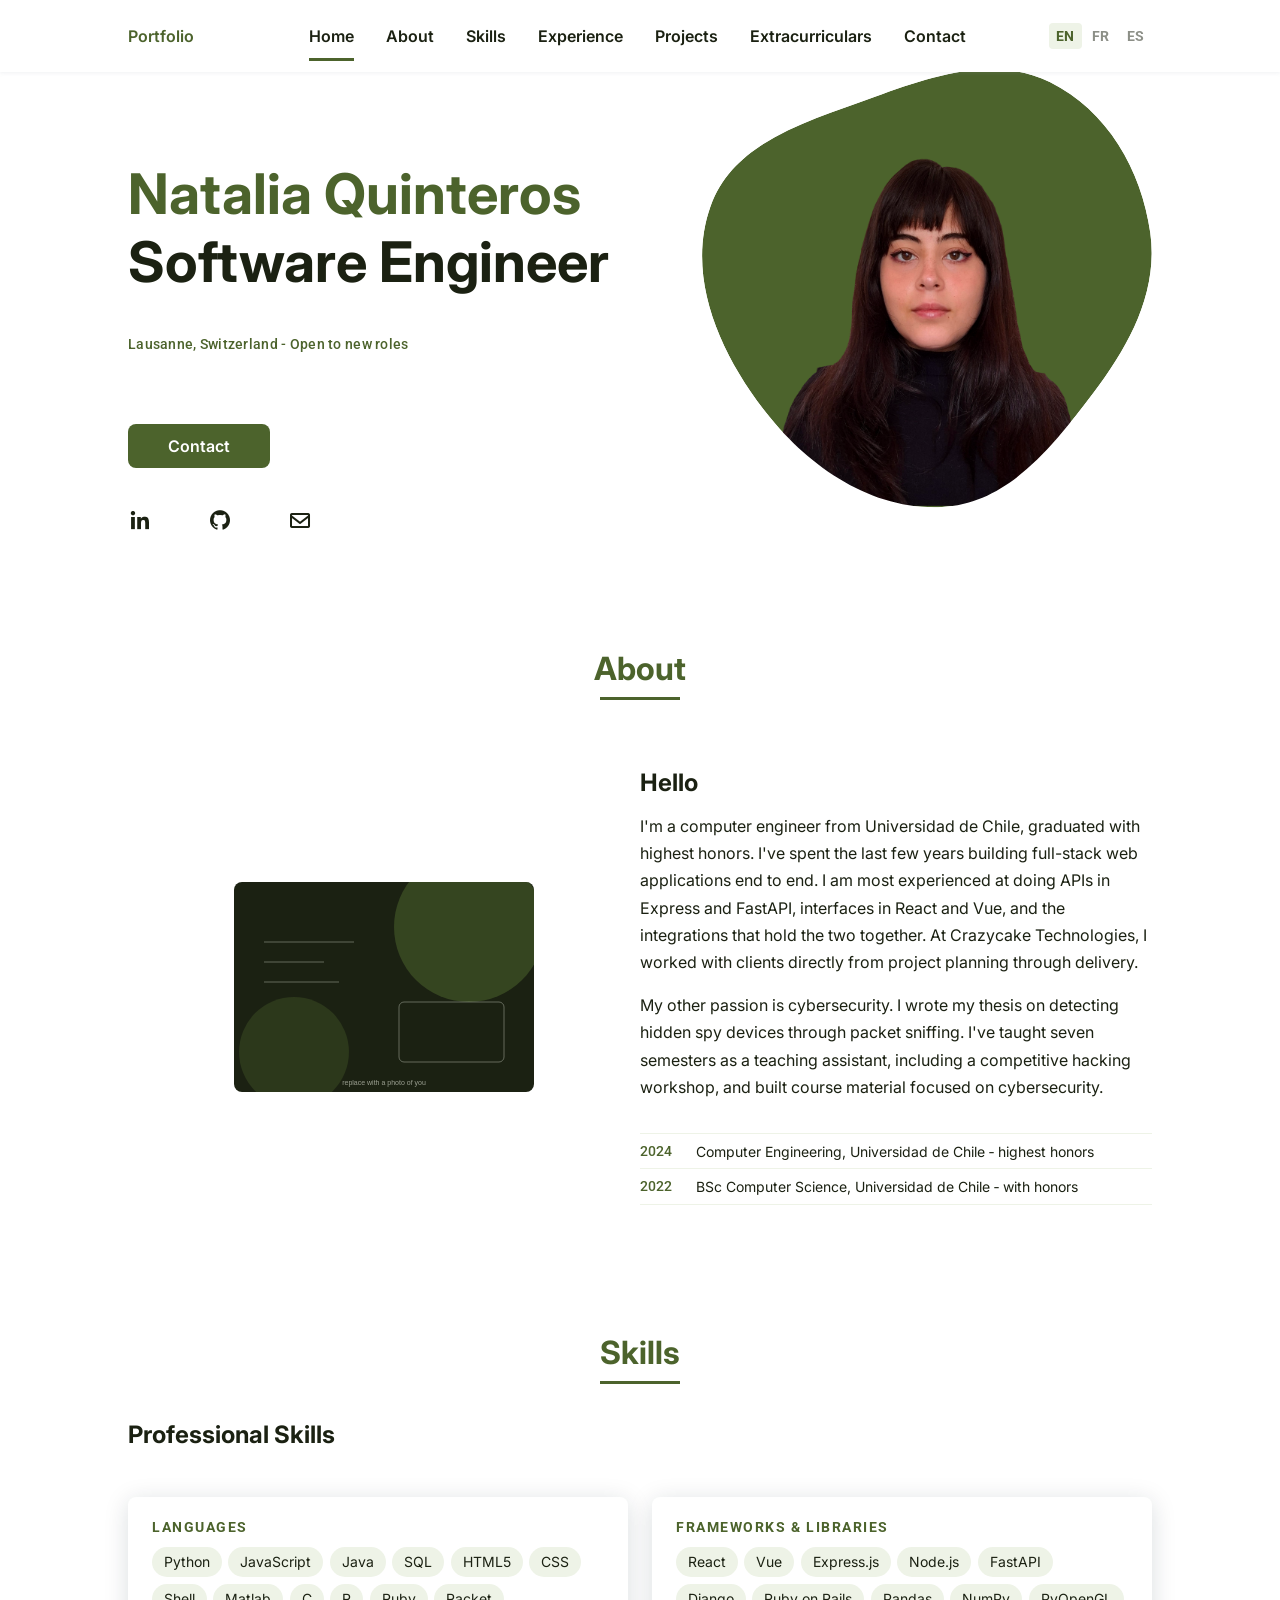
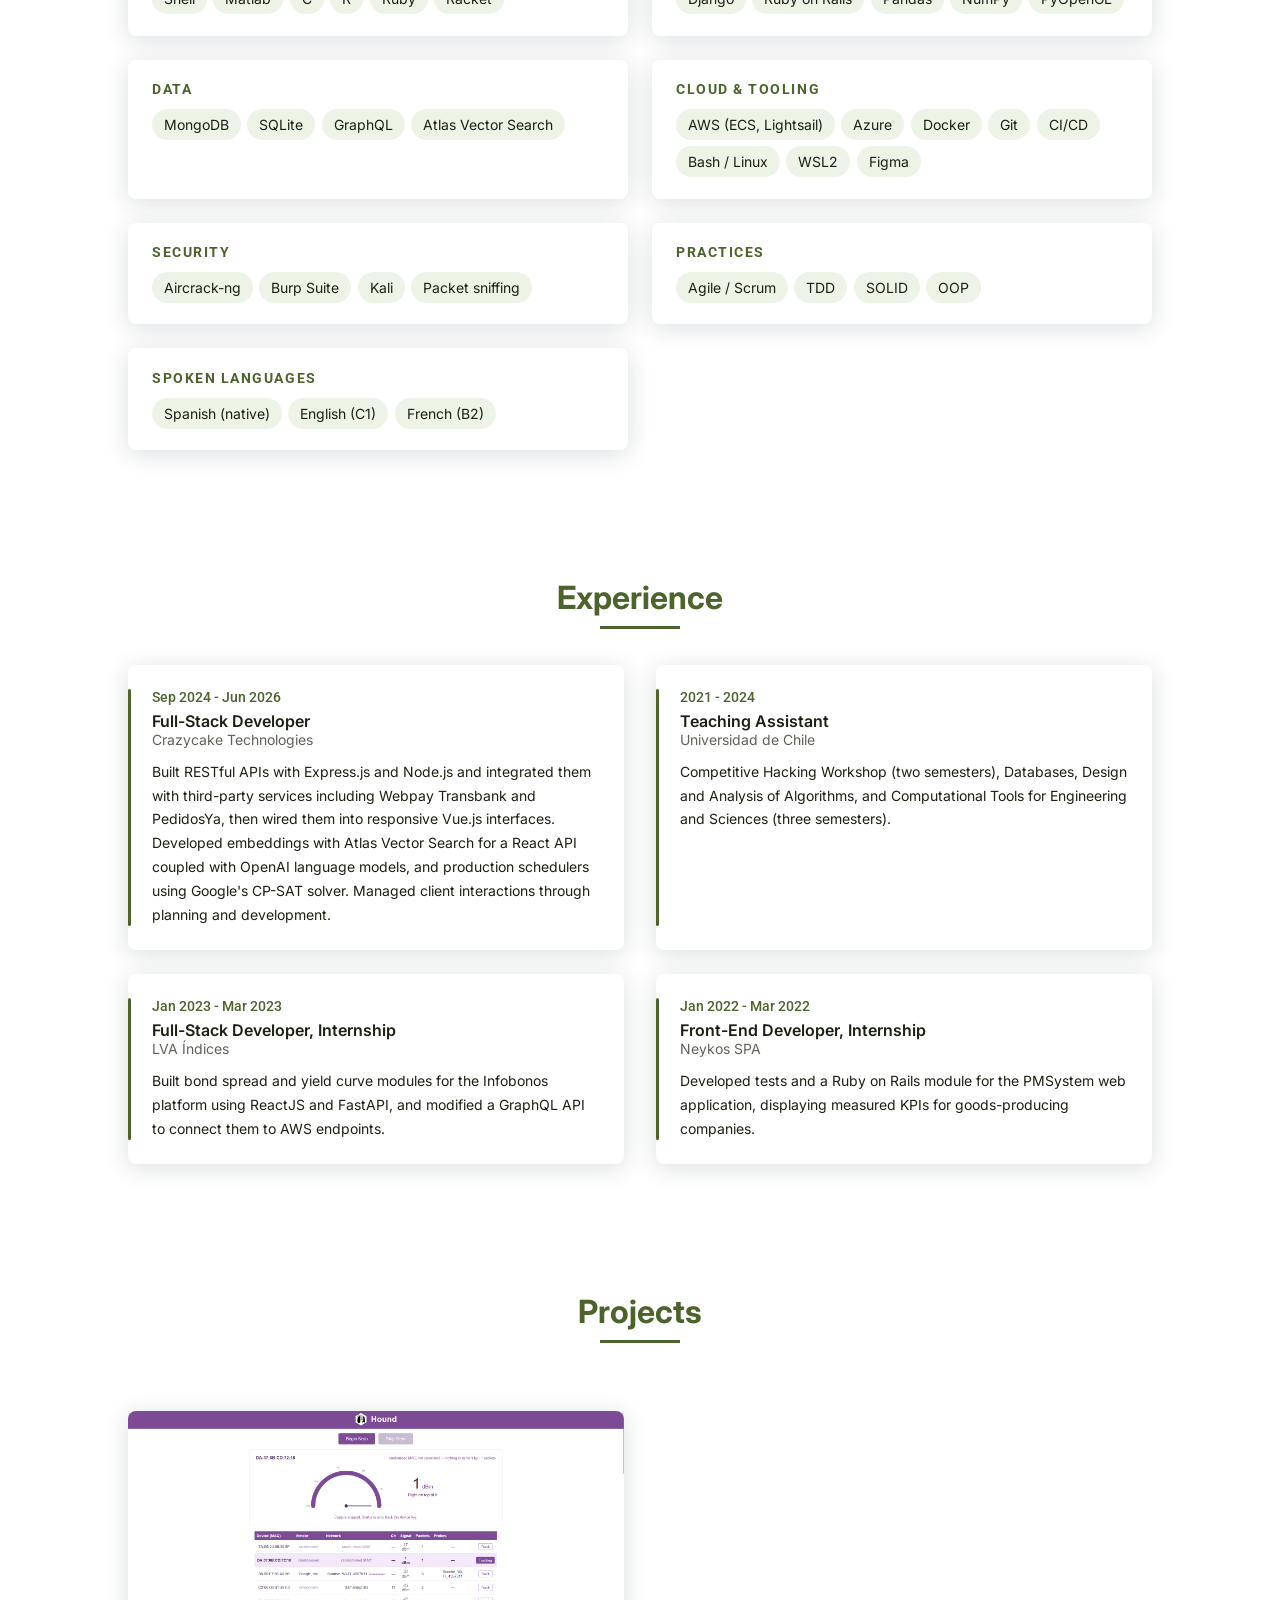
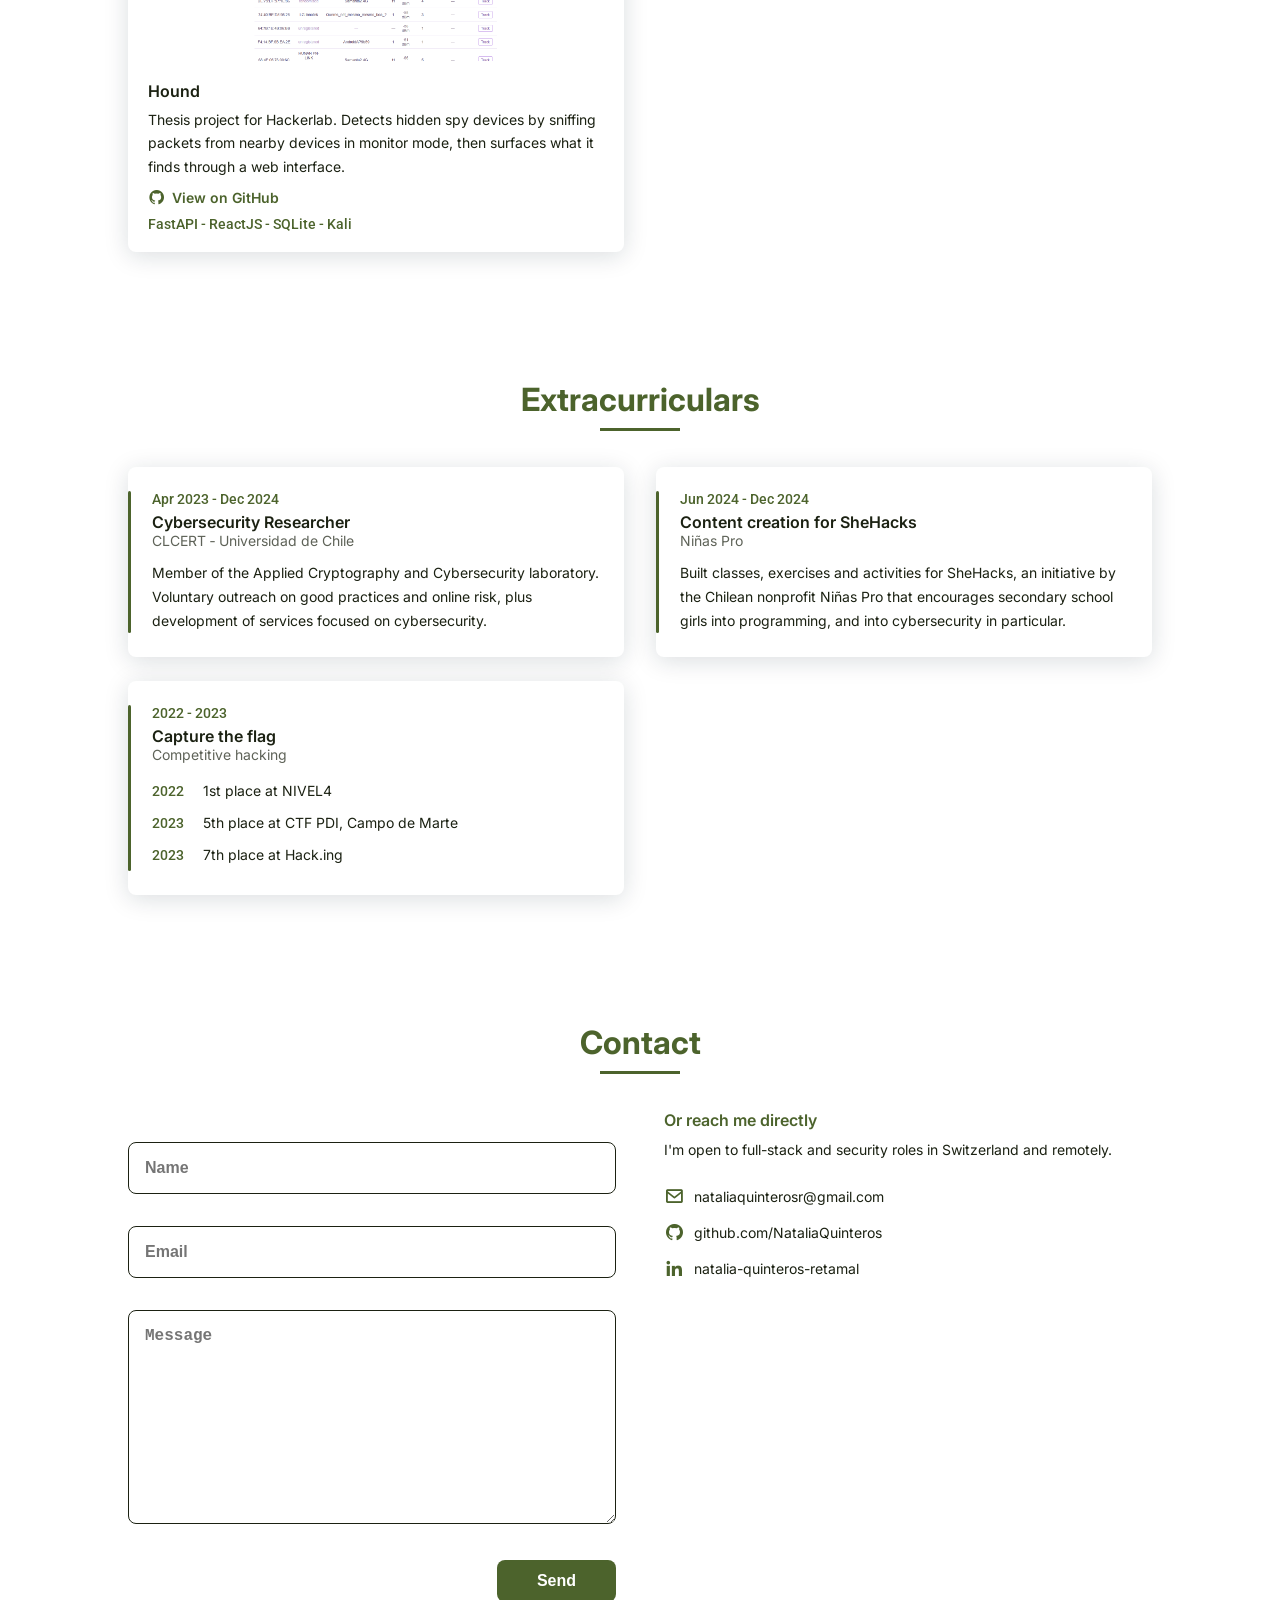
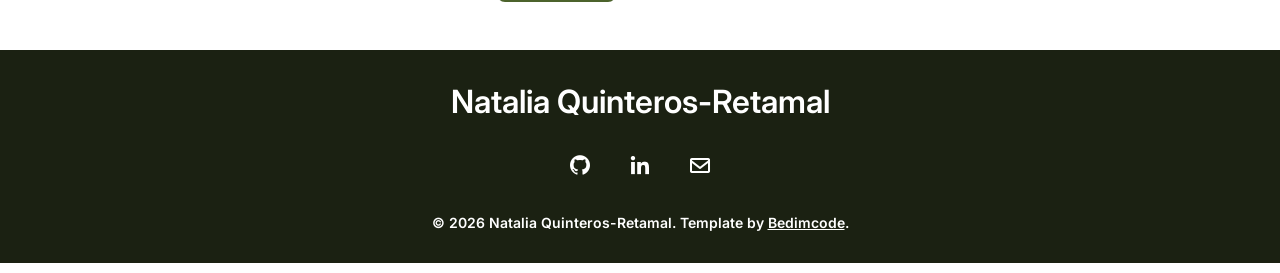
==== commit 5ae40e2a: "Make the header logo moss green" ====
--- a/index.html
+++ b/index.html
@@ -4,12 +4,12 @@
         <meta charset="UTF-8">
         <meta name="viewport" content="width=device-width, initial-scale=1.0">
 
-        <title>Natalia Quinteros-Retamal &middot; Full-Stack Developer</title>
+        <title>Natalia Quinteros-Retamal &dash; Full-Stack Developer</title>
         <meta name="description" content="Full-stack developer and computer engineer. REST APIs in Express and FastAPI, interfaces in React and Vue, plus cybersecurity research and CTFs.">
         <meta name="author" content="Natalia Quinteros-Retamal">
 
         <meta property="og:type" content="website">
-        <meta property="og:title" content="Natalia Quinteros-Retamal &middot; Full-Stack Developer">
+        <meta property="og:title" content="Natalia Quinteros-Retamal &dash; Full-Stack Developer">
         <meta property="og:description" content="Full-stack developer and computer engineer, with a second life in cybersecurity.">
         <meta property="og:url" content="https://NataliaQuinteros.github.io/portfolio/">
 
@@ -47,8 +47,9 @@
 
                 <div class="lang" id="lang" role="group" aria-label="Language">
                     <button type="button" class="lang__btn is-active" data-lang="en" lang="en">EN</button>
+                    <button type="button" class="lang__btn" data-lang="fr" lang="fr">FR</button>
                     <button type="button" class="lang__btn" data-lang="es" lang="es">ES</button>
-                    <button type="button" class="lang__btn" data-lang="fr" lang="fr">FR</button>
+                    
                 </div>
 
                 <div class="nav__toggle" id="nav-toggle">
@@ -63,7 +64,7 @@
                 <div class="home__data">
                     <h1 class="home__title"><span class="home__title-color">Natalia Quinteros</span><br> <span data-i18n="hero.role">Software Engineer</span></h1>
 
-                    <p class="home__subtitle" data-i18n="hero.subtitle">Lausanne, Switzerland &middot; Open to new roles</p>
+                    <p class="home__subtitle" data-i18n="hero.subtitle">Lausanne, Switzerland &dash; Open to new roles</p>
 
                     <a href="#contact" class="button" data-i18n="hero.cta">Contact</a>
                     <div class="home__social">
@@ -103,8 +104,8 @@
                         <p class="about__text" data-i18n="about.p2">My other passion is cybersecurity. I wrote my thesis on detecting hidden spy devices through packet sniffing. I've taught seven semesters as a teaching assistant, including a competitive hacking workshop, and built course material focused on cybersecurity.</p>
 
                         <ul class="about__facts">
-                            <li><span class="about__facts-year">2024</span> <span data-i18n="about.fact1">Computer Engineering, Universidad de Chile &middot; highest honors</span></li>
-                            <li><span class="about__facts-year">2022</span> <span data-i18n="about.fact2">BSc Computer Science, Universidad de Chile &middot; with honors</span></li>
+                            <li><span class="about__facts-year">2024</span> <span data-i18n="about.fact1">Computer Engineering, Universidad de Chile &dash; highest honors</span></li>
+                            <li><span class="about__facts-year">2022</span> <span data-i18n="about.fact2">BSc Computer Science, Universidad de Chile &dash; with honors</span></li>
 
                         </ul>
                     </div>
@@ -209,7 +210,7 @@
                             <h3 class="work__title">Hound</h3>
                             <p class="work__text" data-i18n="work.houndText">Thesis project for Hackerlab. Detects hidden spy devices by sniffing packets from nearby devices in monitor mode, then surfaces what it finds through a web interface.</p>
                             <a class="work__link" href="https://github.com/NataliaQuinteros/Hound-Windows-Build" target="_blank" rel="noopener"><i class='bx bxl-github'></i> <span data-i18n="work.github">View on GitHub</span></a>
-                            <span class="work__tags">FastAPI &middot; ReactJS &middot; SQLite &middot; Kali</span>
+                            <span class="work__tags">FastAPI &dash; ReactJS &dash; SQLite &dash; Kali</span>
                         </div>
                     </div>
 
@@ -224,7 +225,7 @@
                     <div class="extras__item">
                         <span class="extras__date" data-i18n="extras.date1">Apr 2023 &dash; Dec 2024</span>
                         <h3 class="extras__role" data-i18n="extras.role1">Cybersecurity Researcher</h3>
-                        <span class="extras__org">CLCERT &middot; Universidad de Chile</span>
+                        <span class="extras__org">CLCERT &dash; Universidad de Chile</span>
                         <p class="extras__text" data-i18n="extras.text1">Member of the Applied Cryptography and Cybersecurity laboratory. Voluntary outreach on good practices and online risk, plus development of services focused on cybersecurity.</p>
                     </div>
 
--- a/assets/css/styles.css
+++ b/assets/css/styles.css
@@ -156,7 +156,7 @@
   background-color: var(--first-color);
 }
 .nav__logo {
-  color: var(--second-color);
+  color: var(--first-color);
 }
 .nav__toggle {
   color: var(--second-color);
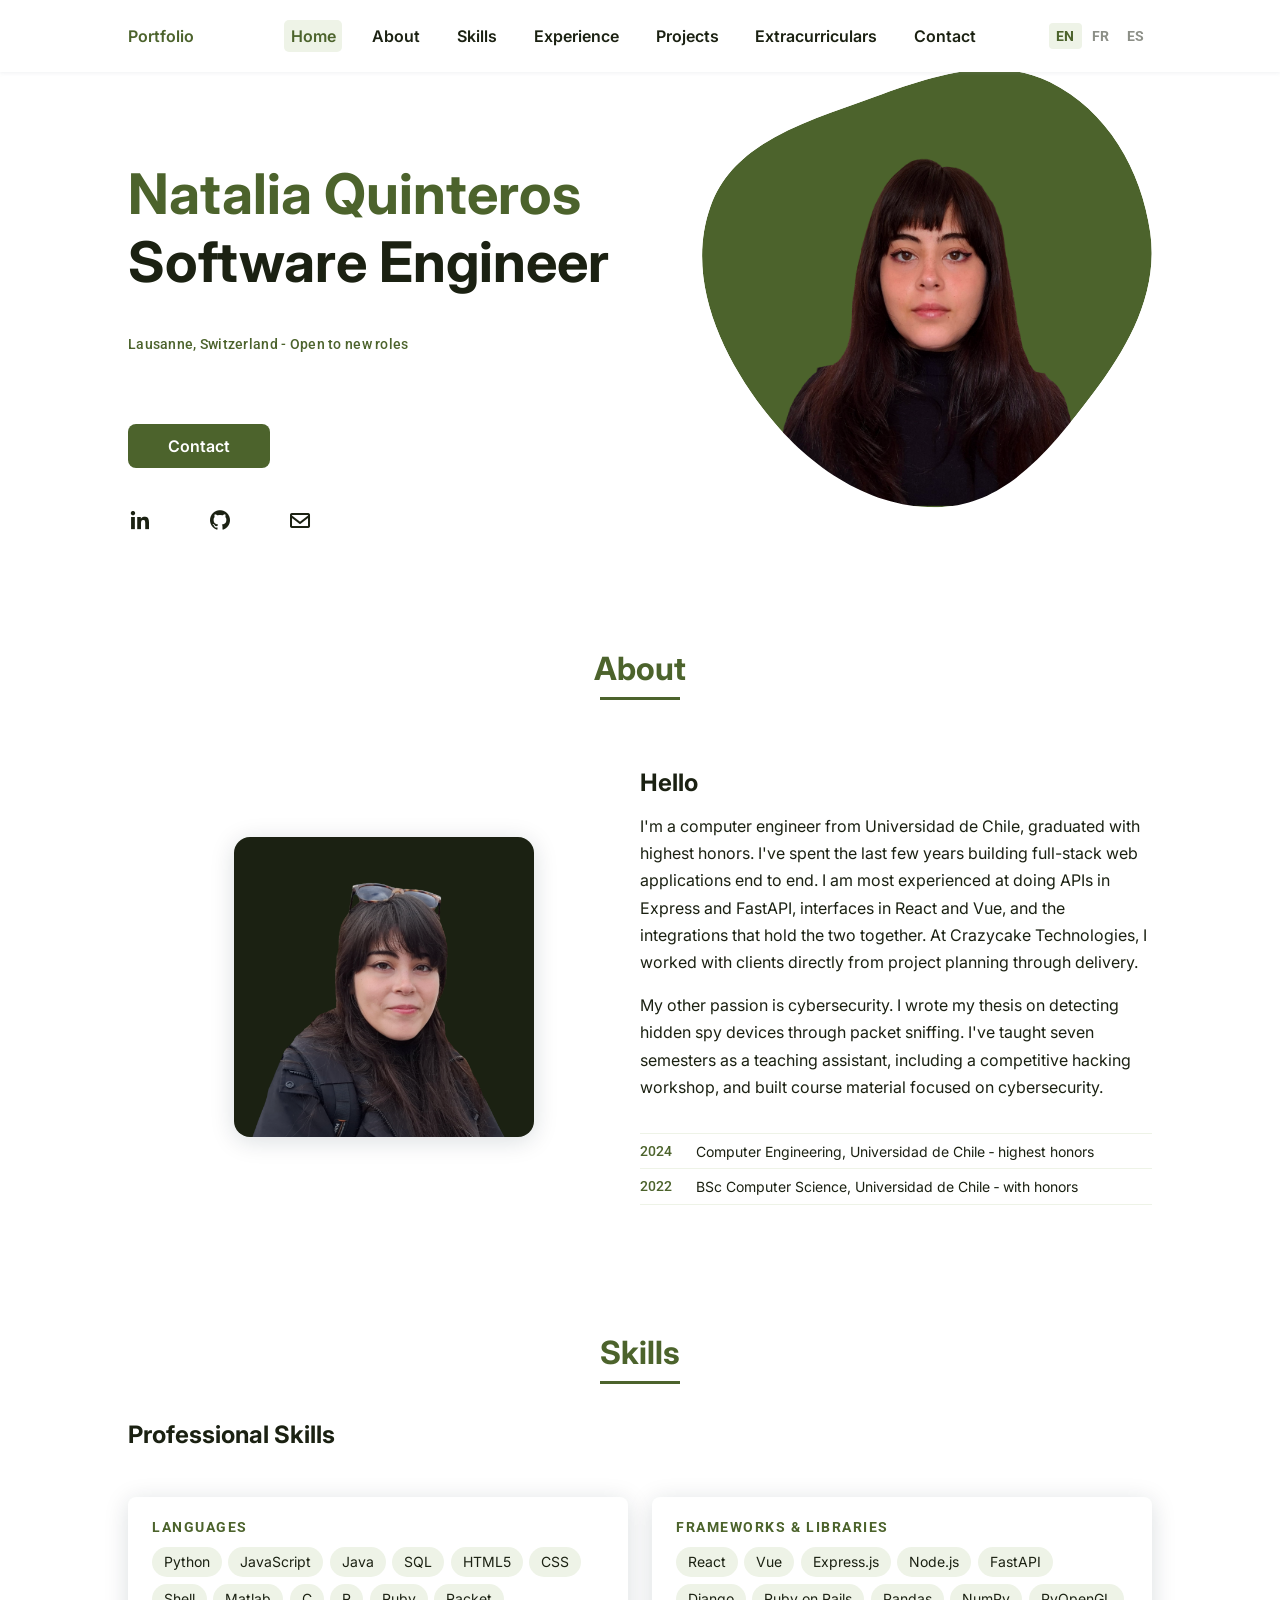
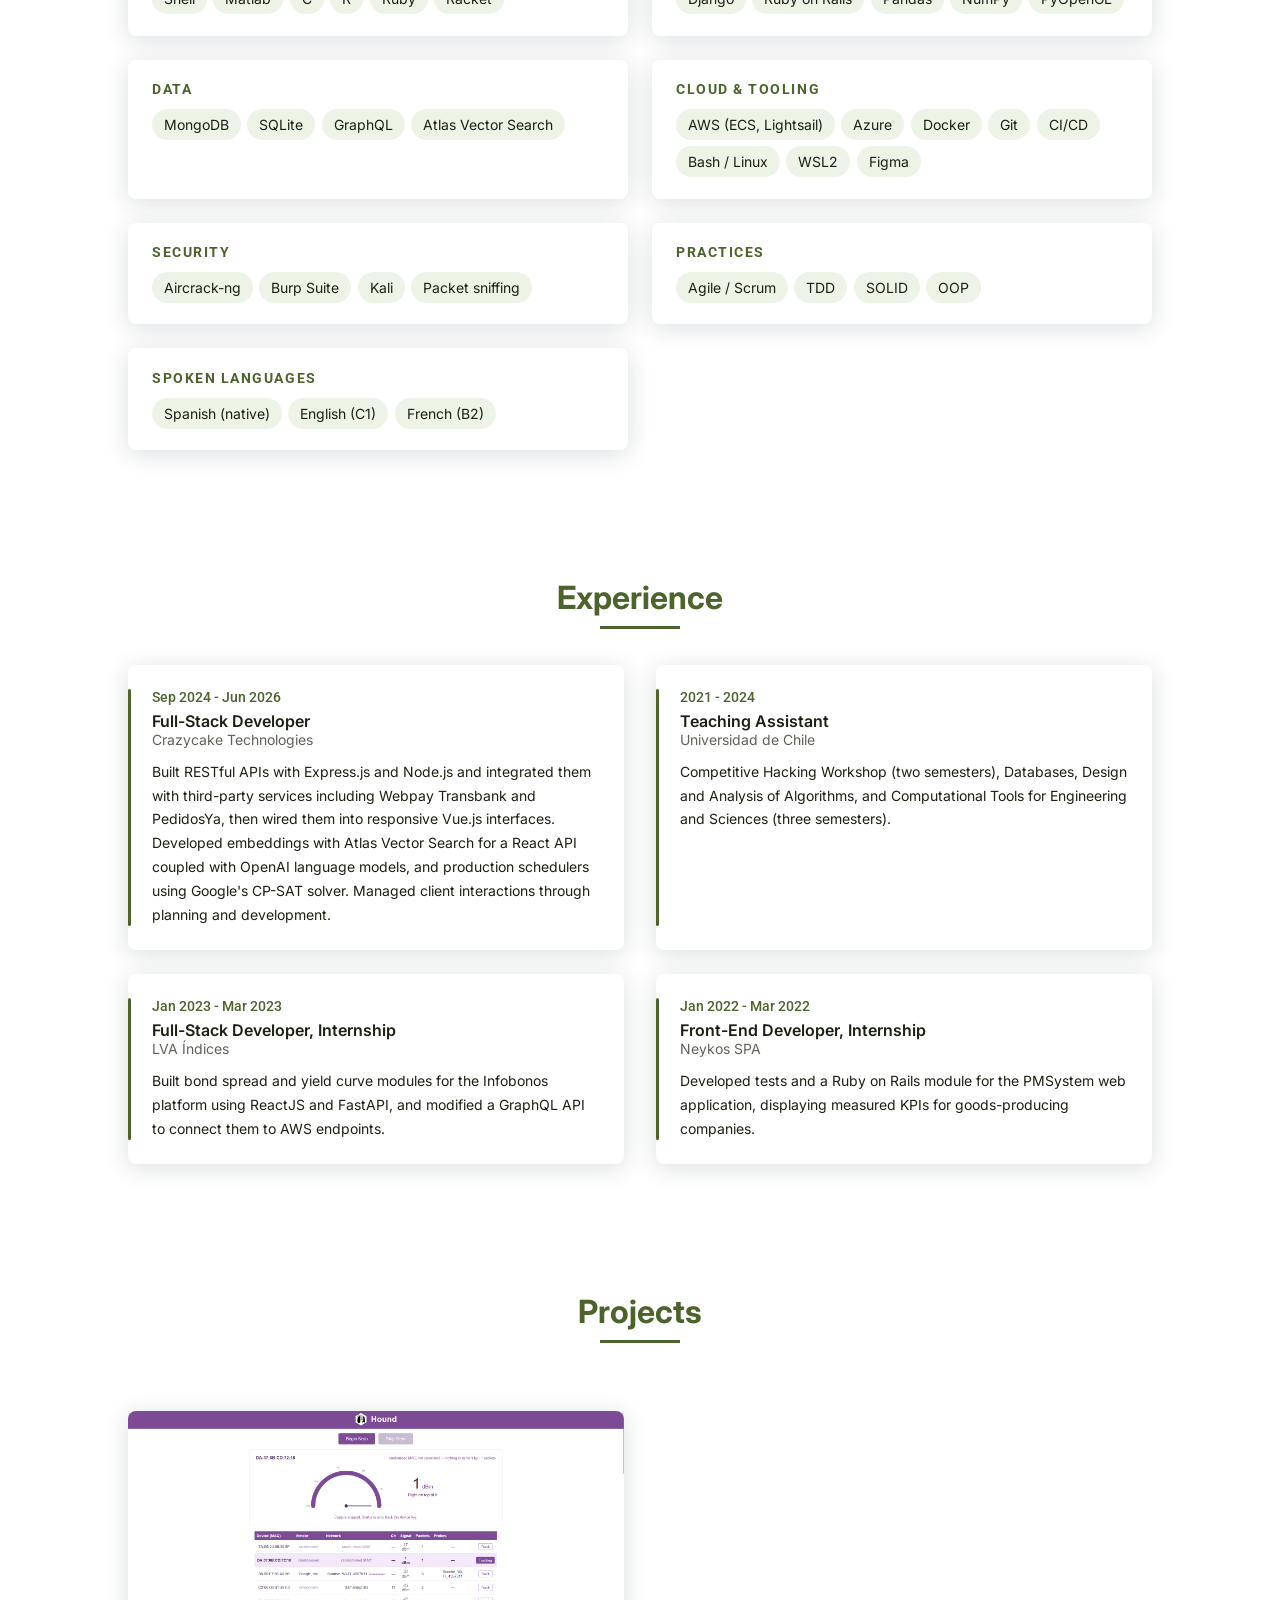
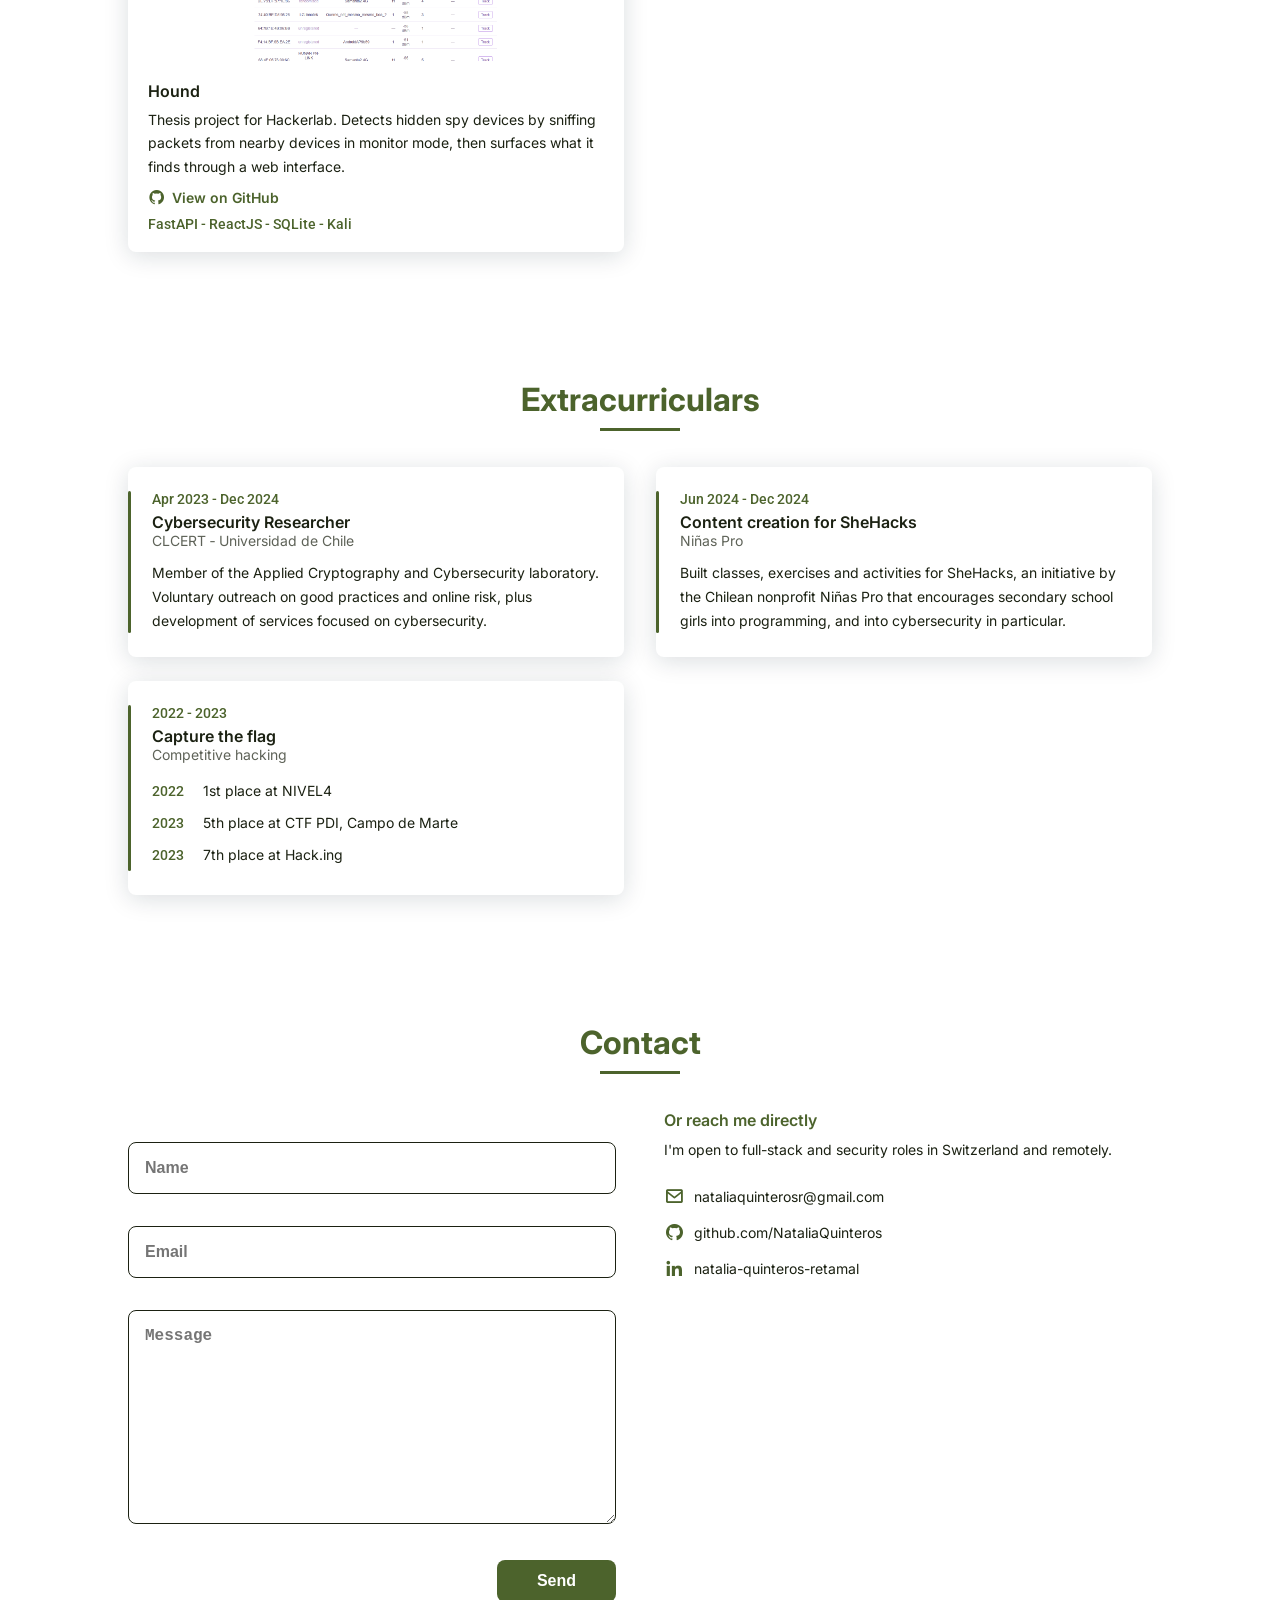
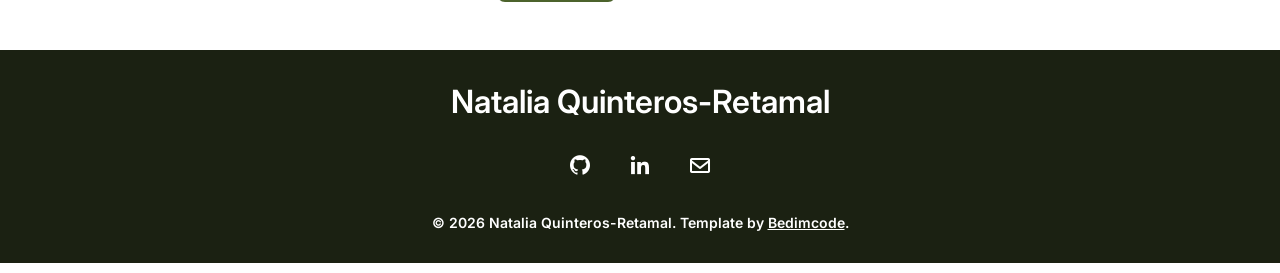
==== commit f6103891: "About panel with the cutout, and fix the blob overlap on phones About now shows natalia-cutout2 on a" ====
--- a/index.html
+++ b/index.html
@@ -95,7 +95,7 @@
 
                 <div class="about__container bd-grid">
                     <div class="about__img">
-                        <img src="assets/img/about.svg" alt="Placeholder illustration, to be replaced with a photo" data-i18n-alt="about.imgAlt">
+                        <img src="assets/img/natalia-cutout2.png" alt="Photo of Natalia Quinteros-Retamal" data-i18n-alt="about.imgAlt">
                     </div>
 
                     <div>
--- a/assets/css/styles.css
+++ b/assets/css/styles.css
@@ -143,18 +143,6 @@
   position: relative;
   color: #fff;
 }
-.nav__link:hover {
-  position: relative;
-}
-.nav__link:hover::after {
-  position: absolute;
-  content: "";
-  width: 100%;
-  height: 0.18rem;
-  left: 0;
-  top: 2rem;
-  background-color: var(--first-color);
-}
 .nav__logo {
   color: var(--first-color);
 }
@@ -165,16 +153,6 @@
 }
 
 /*Active menu*/
-.active-link::after {
-  position: absolute;
-  content: "";
-  width: 100%;
-  height: 0.18rem;
-  left: 0;
-  top: 2rem;
-  background-color: var(--first-color);
-}
-
 /*=== Show menu ===*/
 .show {
   right: 0;
@@ -403,7 +381,6 @@
     padding-top: 0;
   }
   .nav__item {
-    margin-left: var(--mb-6);
     margin-bottom: 0;
   }
   .nav__toggle {
@@ -434,9 +411,6 @@
   .work__container {
     grid-template-columns: repeat(2, 1fr);
     column-gap: 2rem;
-  }
-  .nav__item {
-    margin-left: var(--mb-4);
   }
 }
 @media screen and (min-width: 992px) {
@@ -640,14 +614,6 @@
   }
   .contact__form {
     width: 100%;
-  }
-}
-
-@media screen and (max-width: 575px) {
-  .home {
-    grid-template-columns: 100%;
-    row-gap: 5rem;
-    padding-bottom: 6rem;
   }
 }
 
@@ -794,13 +760,13 @@
 @media screen and (min-width: 768px) {
   /* Seven nav items need tighter spacing before the wide breakpoint. */
   .nav__item {
-    margin-left: 1.5rem;
+    margin-left: 0.75rem;
   }
 }
 
 @media screen and (min-width: 992px) {
   .nav__item {
-    margin-left: var(--mb-4);
+    margin-left: 1.5rem;
   }
 }
 
@@ -838,3 +804,58 @@
     margin-right: 1rem;
   }
 }
+
+/* ----- nav links: pale moss on hover and on the current section ----- */
+/* Appended so it outranks the .nav__link colour set at the 768 breakpoint. */
+.nav__link {
+  display: inline-block;
+  padding: 0.35rem 0.4rem;
+  border-radius: 5px;
+  transition: background-color 0.18s, color 0.18s;
+}
+.nav__link:hover,
+.nav__link.active-link {
+  background-color: var(--first-color-tint);
+  color: var(--first-color);
+}
+
+/* ----- about: the cutout on a dark green panel ----- */
+.about__img {
+  justify-self: center;
+  width: 220px;
+  border-radius: 1rem;
+  background-color: var(--second-color);
+  overflow: hidden;
+  box-shadow: 0px 4px 25px rgba(14, 36, 49, 0.15);
+}
+.about__img img {
+  width: 100%;
+  border-radius: 0;
+}
+
+/* ----- home on phones: stack the blob above the text ----- */
+@media screen and (max-width: 767px) {
+  .home {
+    grid-template-columns: 100%;
+    justify-items: center;
+    row-gap: 1.75rem;
+    padding: 2rem 0 3rem;
+  }
+  .home__img {
+    /* Static, so it takes a row of its own instead of floating over the
+       heading. order pulls it above the text block. */
+    position: static;
+    order: -1;
+    width: min(210px, 52vw);
+  }
+  .home__data {
+    width: 100%;
+    align-items: flex-start;
+  }
+}
+
+@media screen and (min-width: 768px) {
+  .about__img {
+    width: 300px;
+  }
+}
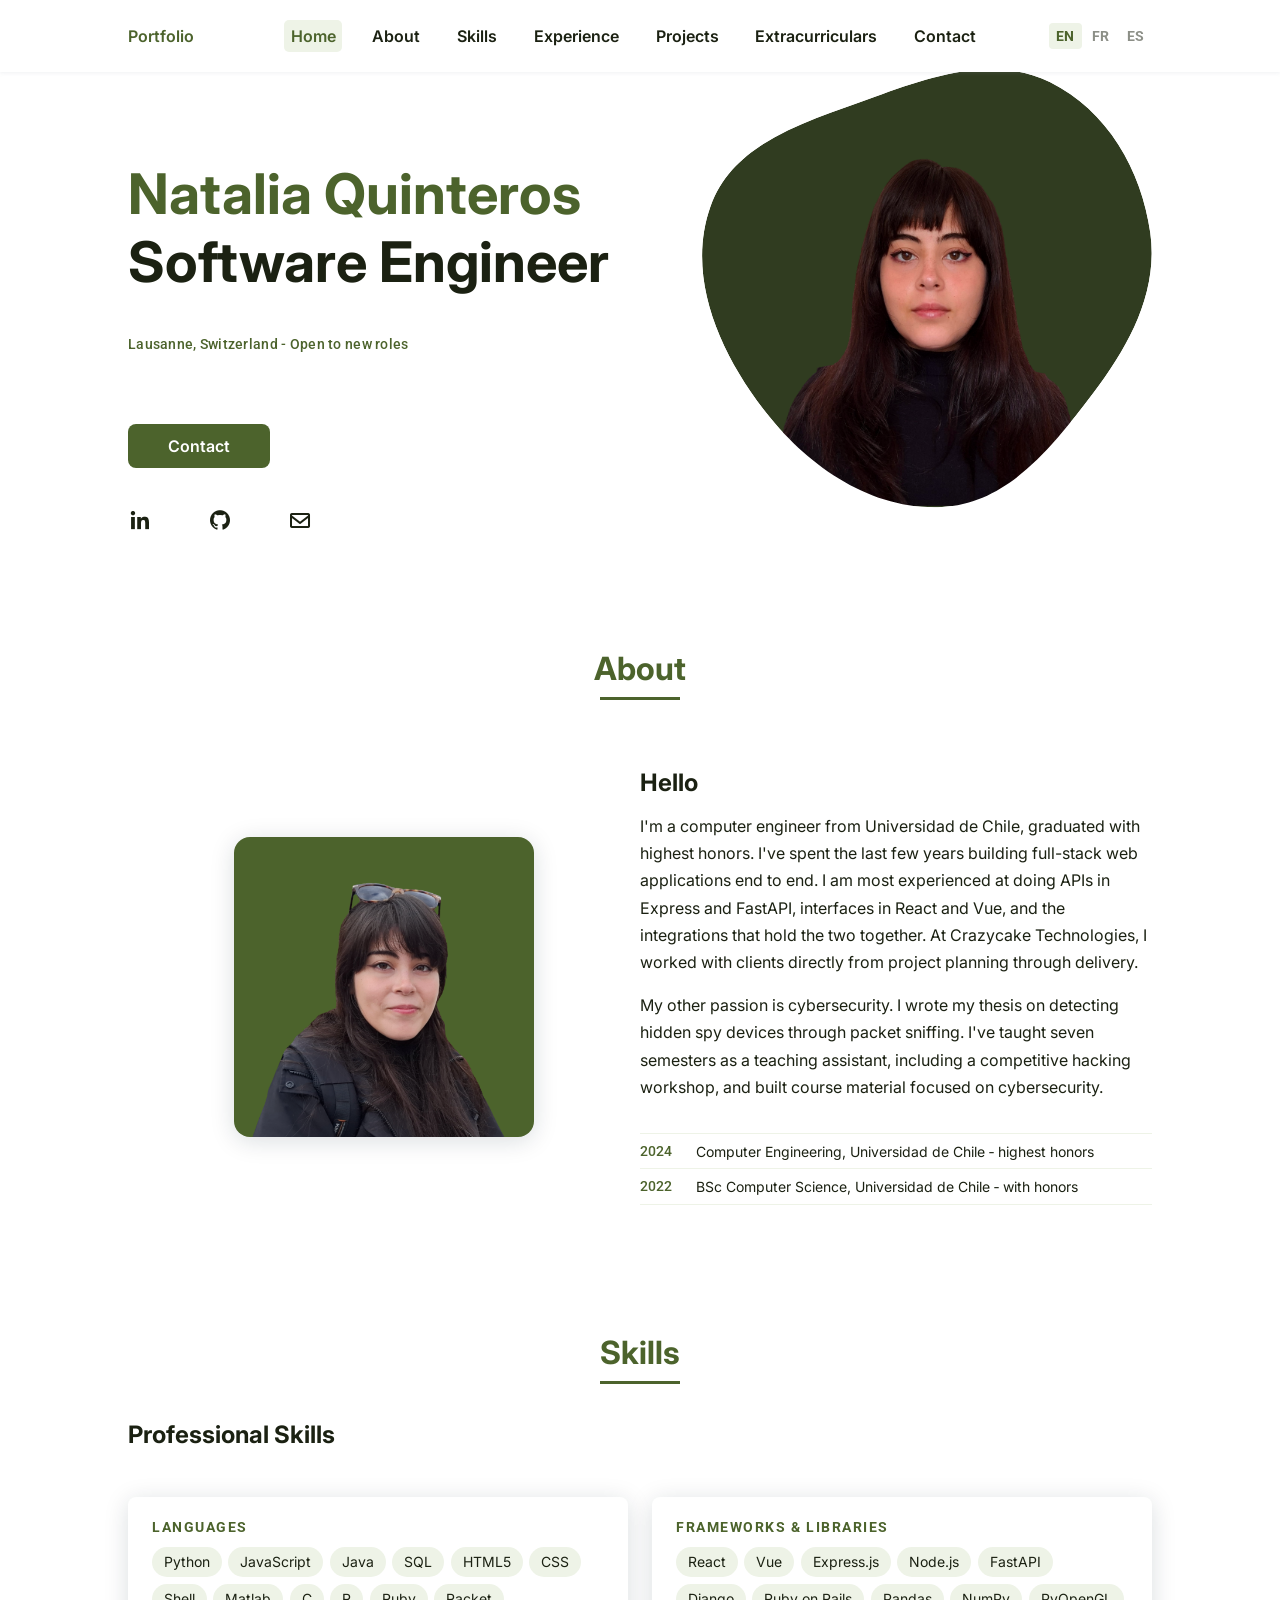
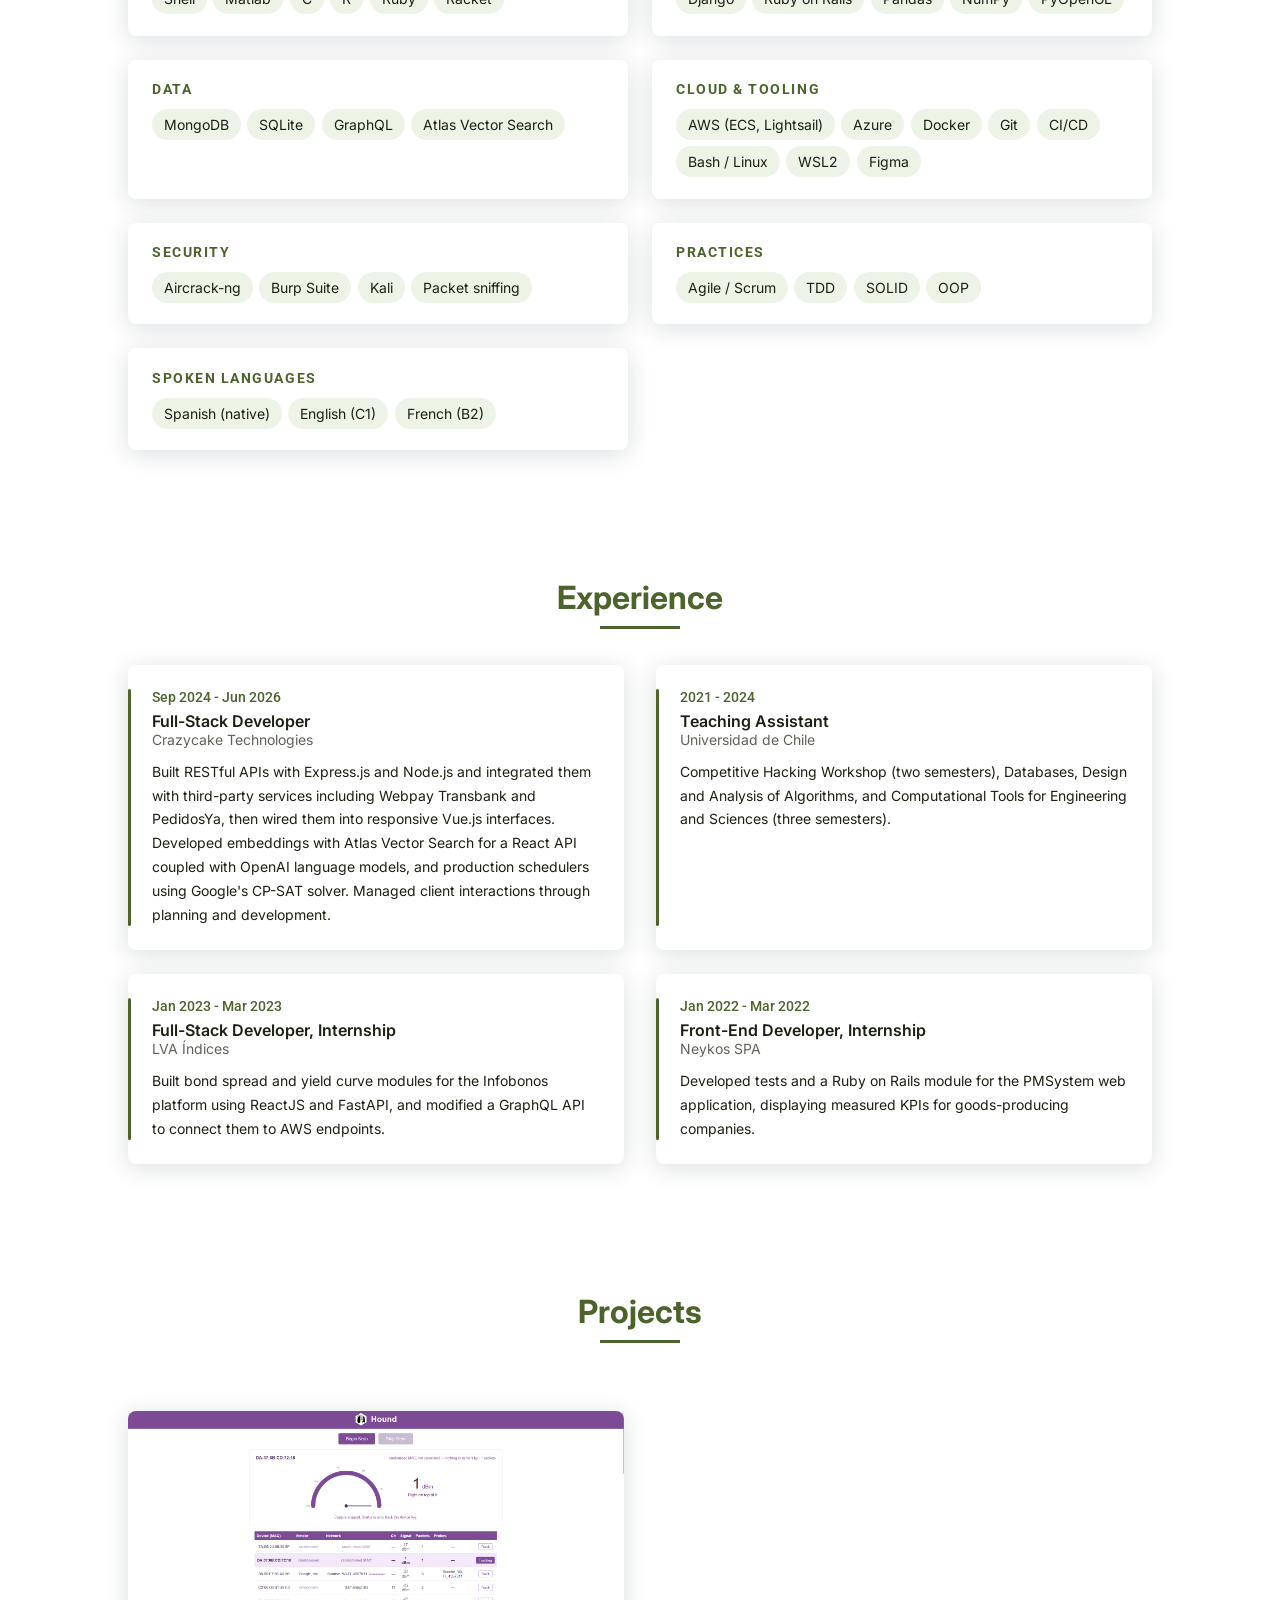
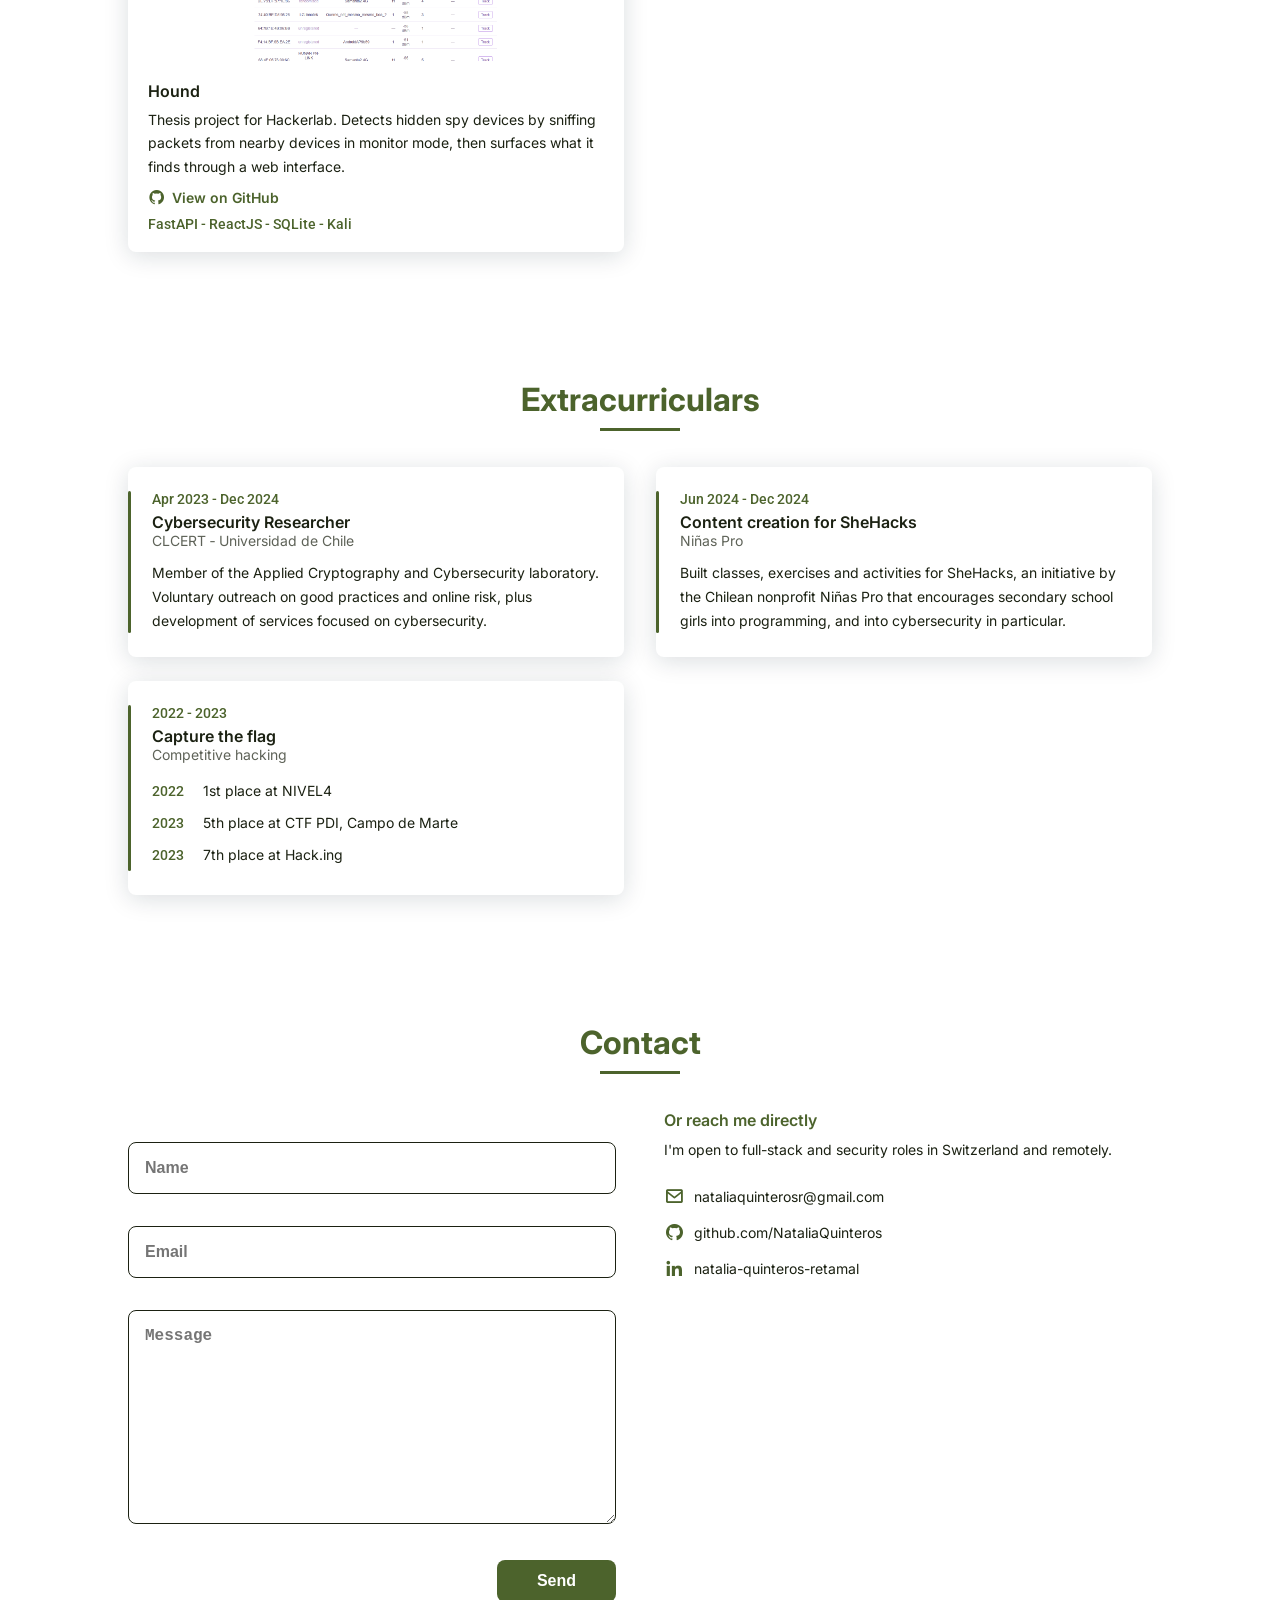
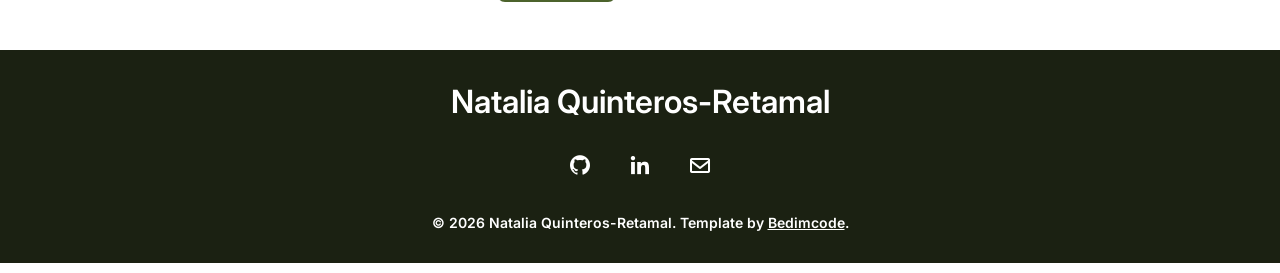
==== commit 50fbd32b: "Initial commit" ====
--- a/index.html
+++ b/index.html
@@ -257,7 +257,7 @@
                     <!-- This form needs a backend to actually send mail. Create a free
                          form at https://formspree.io, then paste your endpoint into
                          the action below. Until then the email link underneath works. -->
-                    <form action="https://formspree.io/f/YOUR_FORM_ID" method="POST" class="contact__form">
+                    <form action=${process.env.FORM_ID} method="POST" class="contact__form">
                         <input type="text" name="name" placeholder="Name" class="contact__input" data-i18n-placeholder="contact.name" required>
                         <input type="email" name="email" placeholder="Email" class="contact__input" data-i18n-placeholder="contact.email" required>
                         <textarea name="message" cols="0" rows="10" placeholder="Message" class="contact__input" data-i18n-placeholder="contact.message" required></textarea>
--- a/assets/css/styles.css
+++ b/assets/css/styles.css
@@ -11,6 +11,8 @@
   --first-color: hsl(var(--hue-color), 38%, 28%);
   --first-color-tint: hsl(var(--hue-color), 34%, 93%);
   --second-color: hsl(var(--hue-color), 30%, 10%);
+  /* Darker green, used for the home blob. Raise the last number to lighten. */
+  --deep-color: hsl(var(--hue-color), 30%, 18%);
   /*===== Fuente y tipografia =====*/
   --body-font: "Inter", -apple-system, BlinkMacSystemFont, "Segoe UI", Helvetica, Arial, sans-serif;
   --accent-font: "Roboto", "Segoe UI", Helvetica, Arial, sans-serif;
@@ -201,7 +203,7 @@
   width: 260px;
 }
 .home__blob {
-  fill: var(--first-color);
+  fill: var(--deep-color);
 }
 .home__blob-img {
   width: 400px;
@@ -824,7 +826,7 @@
   justify-self: center;
   width: 220px;
   border-radius: 1rem;
-  background-color: var(--second-color);
+  background-color: var(--first-color);
   overflow: hidden;
   box-shadow: 0px 4px 25px rgba(14, 36, 49, 0.15);
 }
@@ -849,8 +851,10 @@
     width: min(210px, 52vw);
   }
   .home__data {
+    /* Left aligned on desktop, centred once the blob sits above it. */
     width: 100%;
-    align-items: flex-start;
+    align-items: center;
+    text-align: center;
   }
 }
 
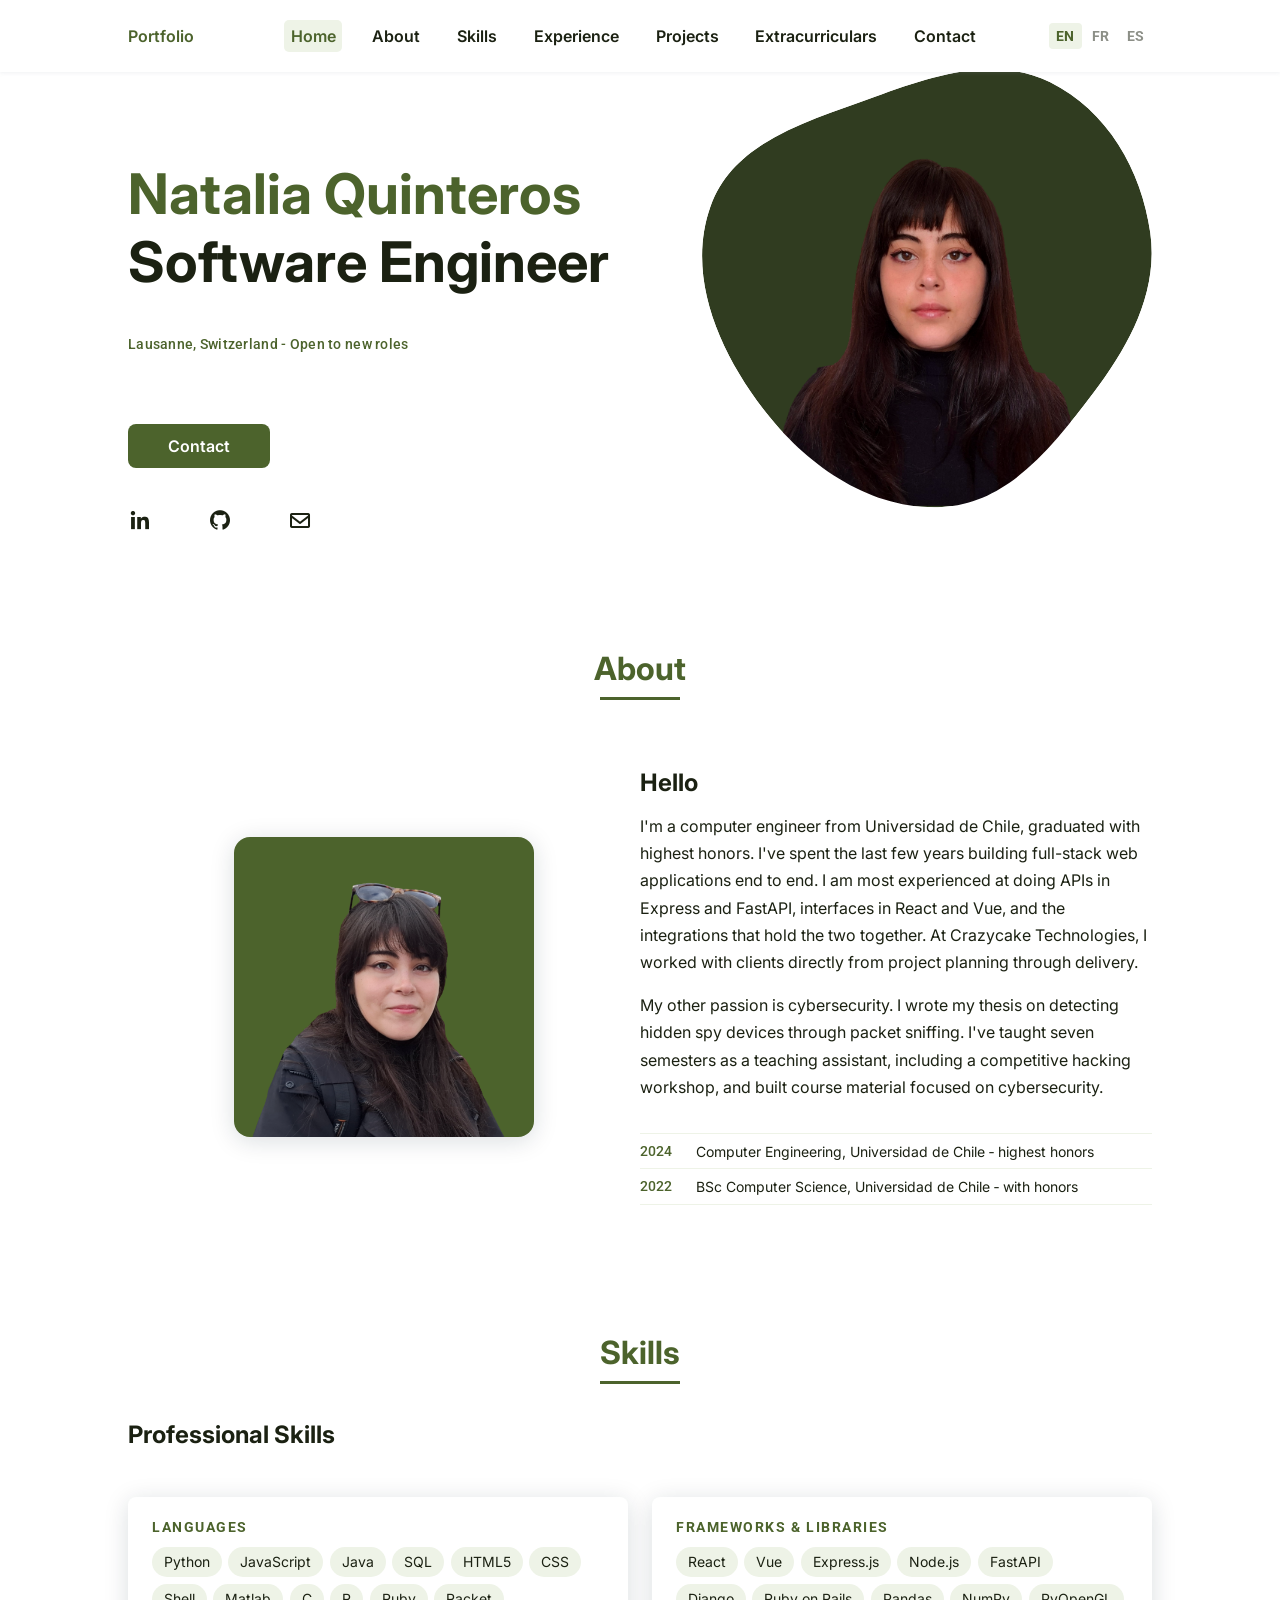
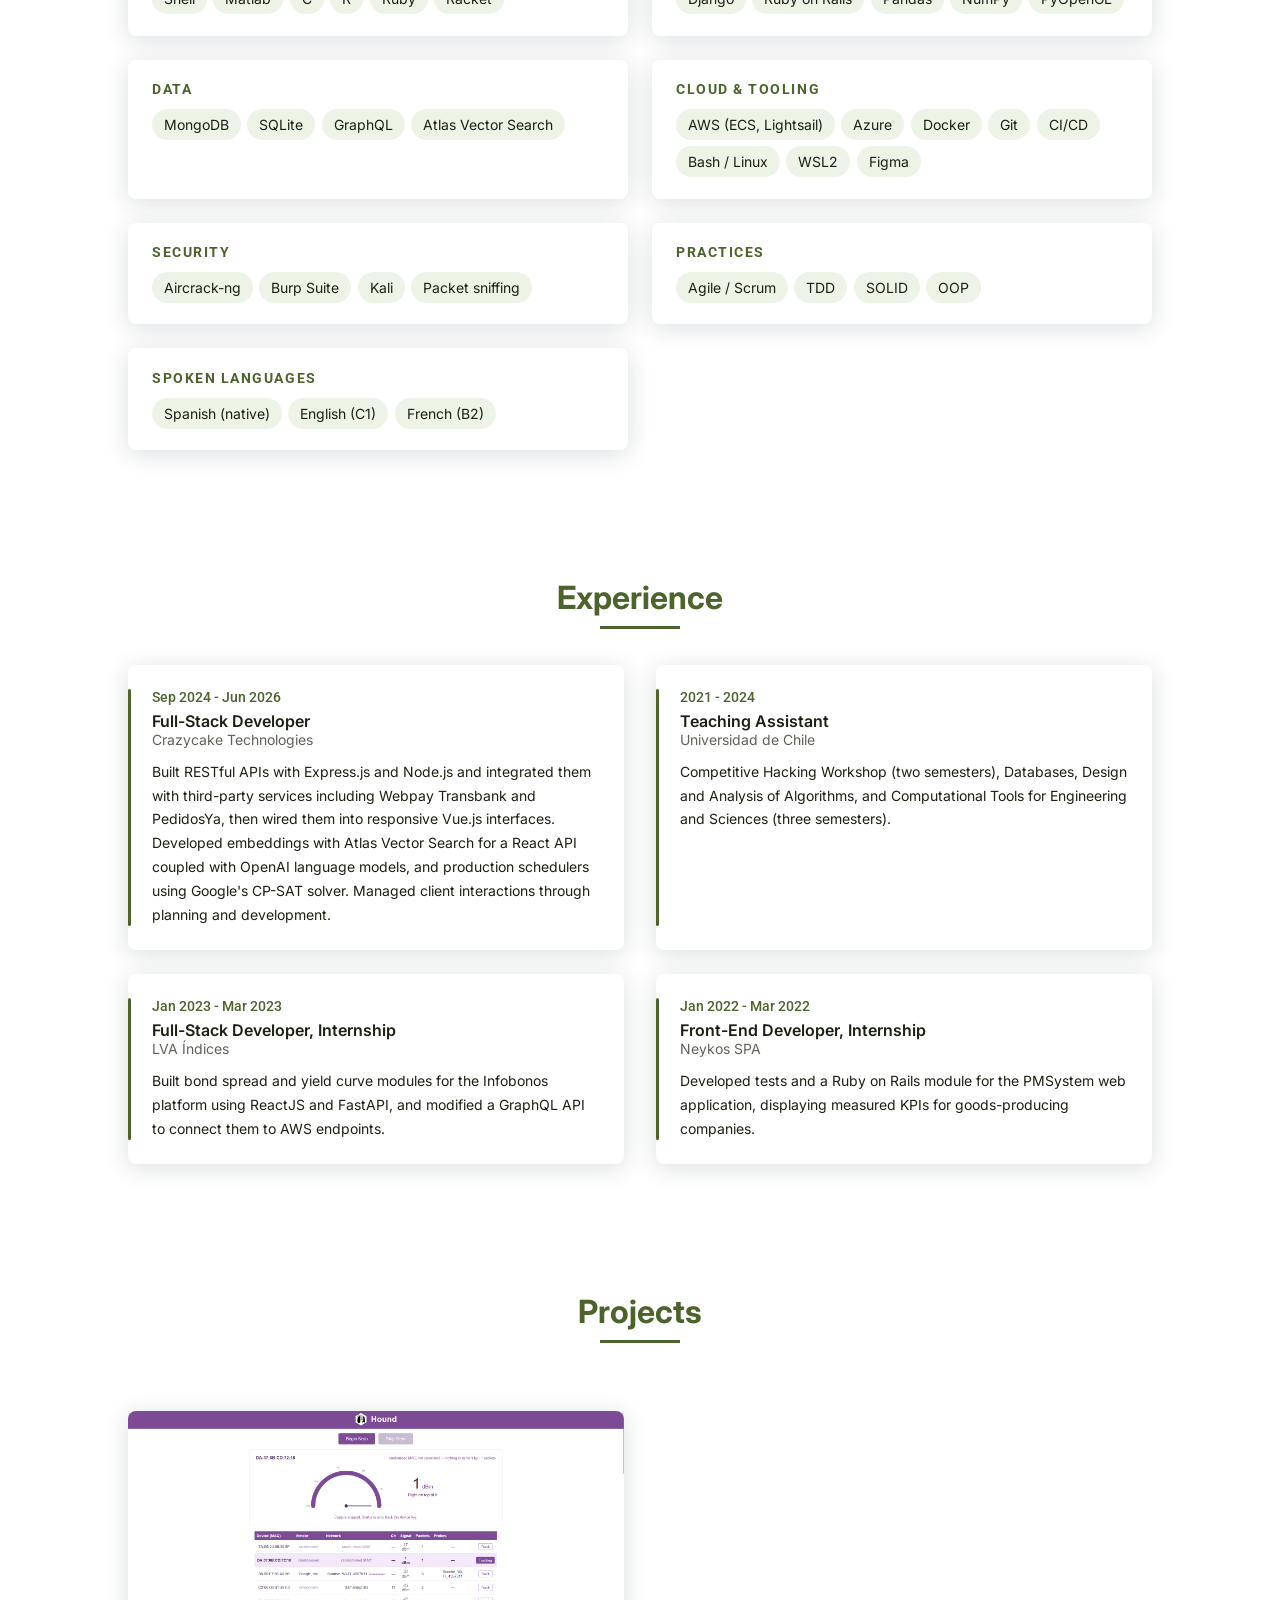
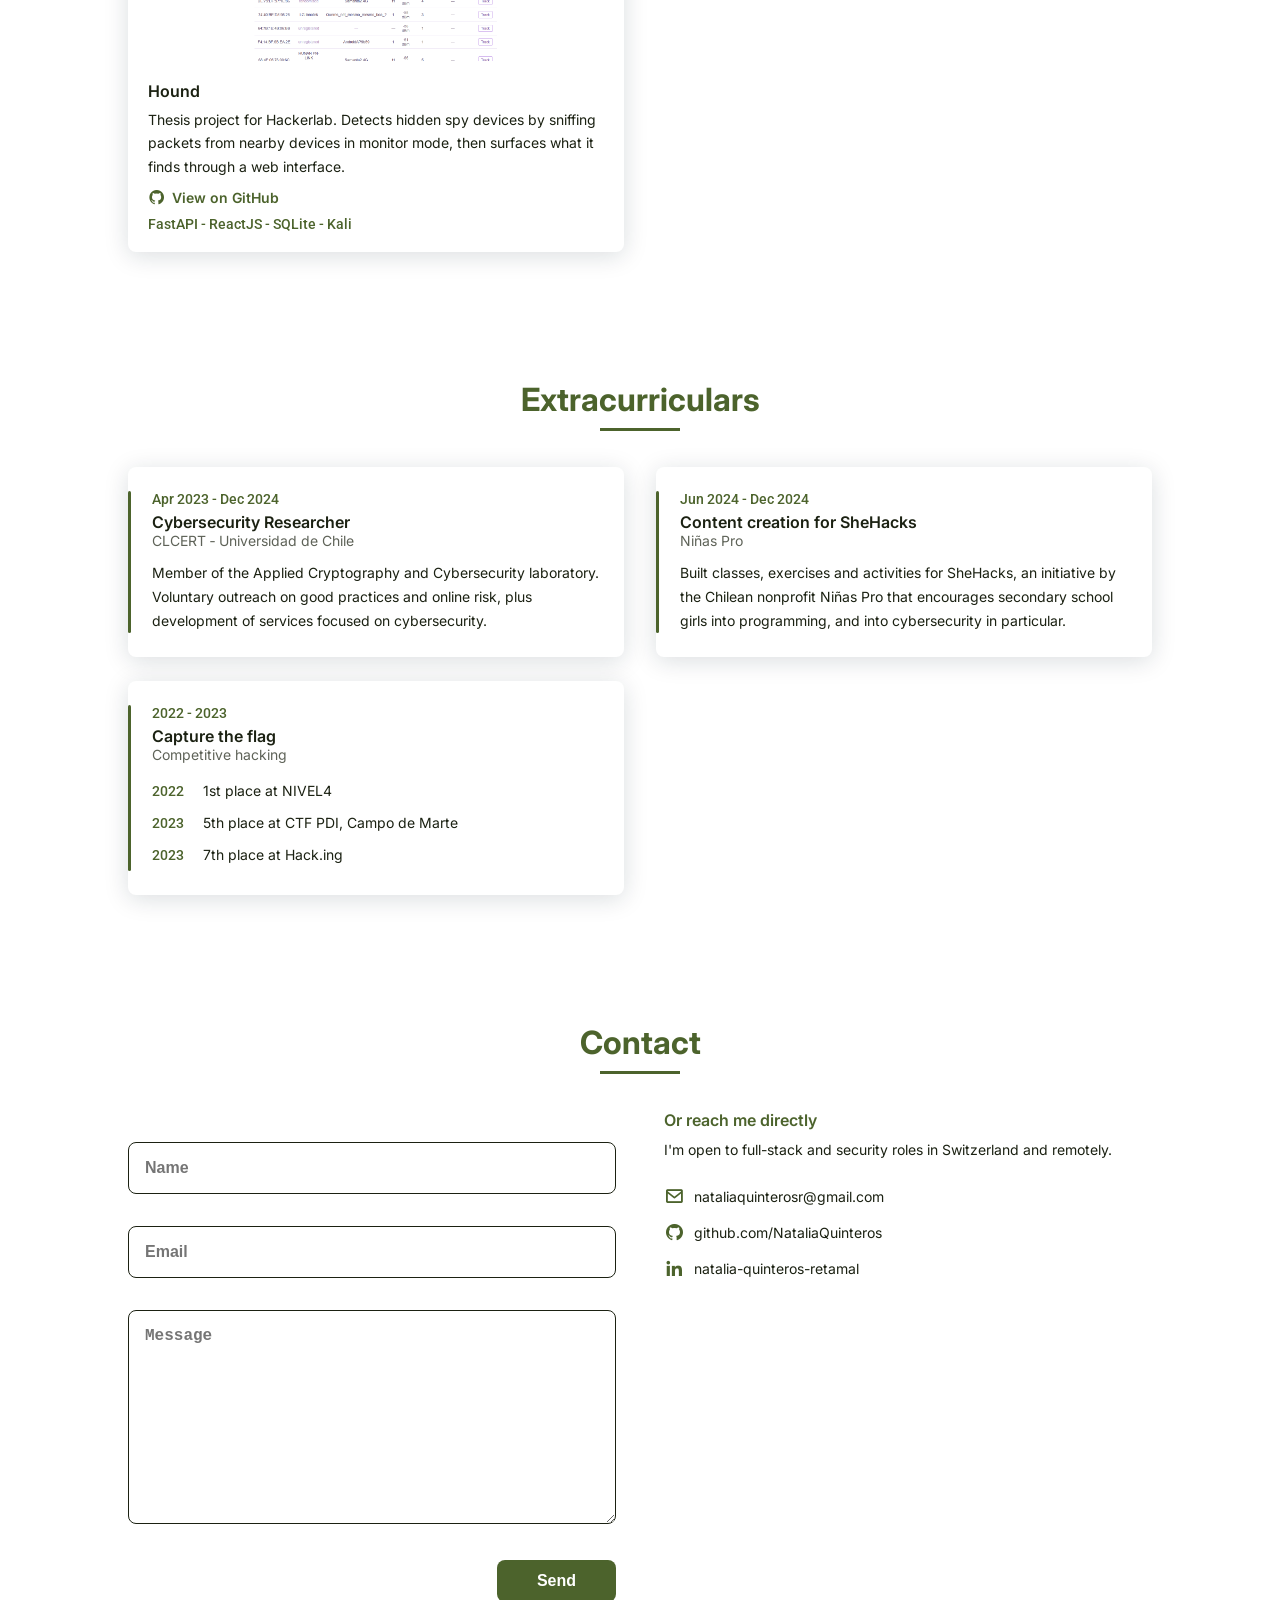
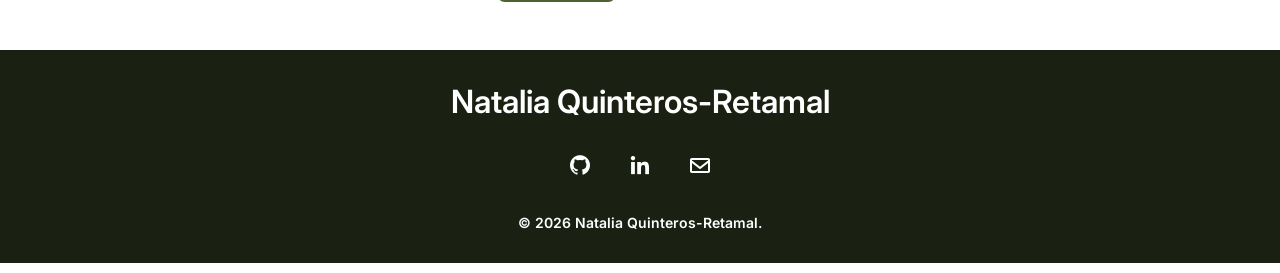
==== commit 34dee99b: "small detail" ====
--- a/index.html
+++ b/index.html
@@ -257,7 +257,7 @@
                     <!-- This form needs a backend to actually send mail. Create a free
                          form at https://formspree.io, then paste your endpoint into
                          the action below. Until then the email link underneath works. -->
-                    <form action=${process.env.FORM_ID} method="POST" class="contact__form">
+                    <form action="https://formspree.io/f/mnpawrro" method="POST" class="contact__form">
                         <input type="text" name="name" placeholder="Name" class="contact__input" data-i18n-placeholder="contact.name" required>
                         <input type="email" name="email" placeholder="Email" class="contact__input" data-i18n-placeholder="contact.email" required>
                         <textarea name="message" cols="0" rows="10" placeholder="Message" class="contact__input" data-i18n-placeholder="contact.message" required></textarea>
@@ -283,7 +283,7 @@
                 <a href="https://linkedin.com/in/natalia-quinteros-retamal" target="_blank" rel="noopener" class="footer__icon" aria-label="LinkedIn"><i class='bx bxl-linkedin' ></i></a>
                 <a href="mailto:nataliaquinterosr@gmail.com" class="footer__icon" aria-label="Email"><i class='bx bx-envelope' ></i></a>
             </div>
-            <p class="footer__copy">&#169; <span id="year">2026</span> Natalia Quinteros-Retamal. <span data-i18n="footer.template">Template by</span> <a href="https://github.com/bedimcode/portfolio-responsive-complete" target="_blank" rel="noopener">Bedimcode</a>.</p>
+            <p class="footer__copy">&#169; <span id="year">2026</span> Natalia Quinteros-Retamal. 
         </footer>
 
         <!--===== LIGHTBOX =====-->
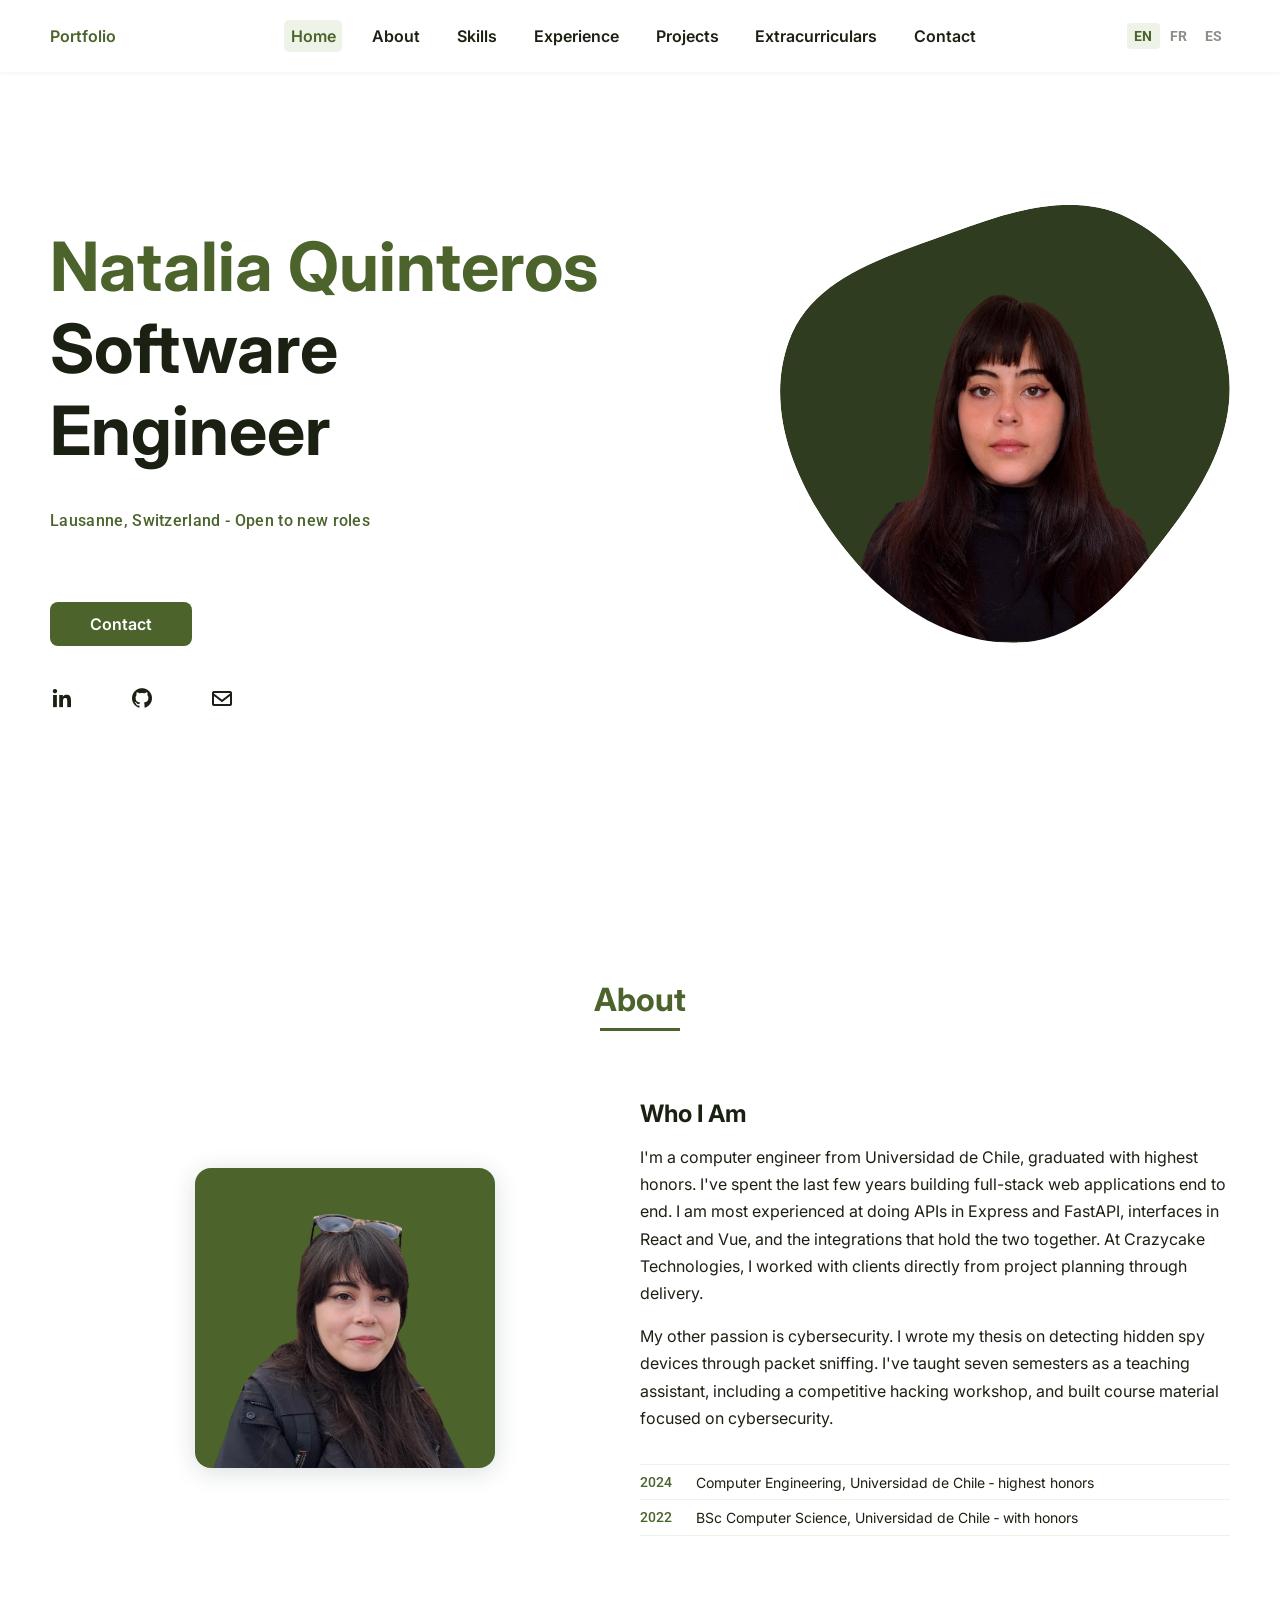
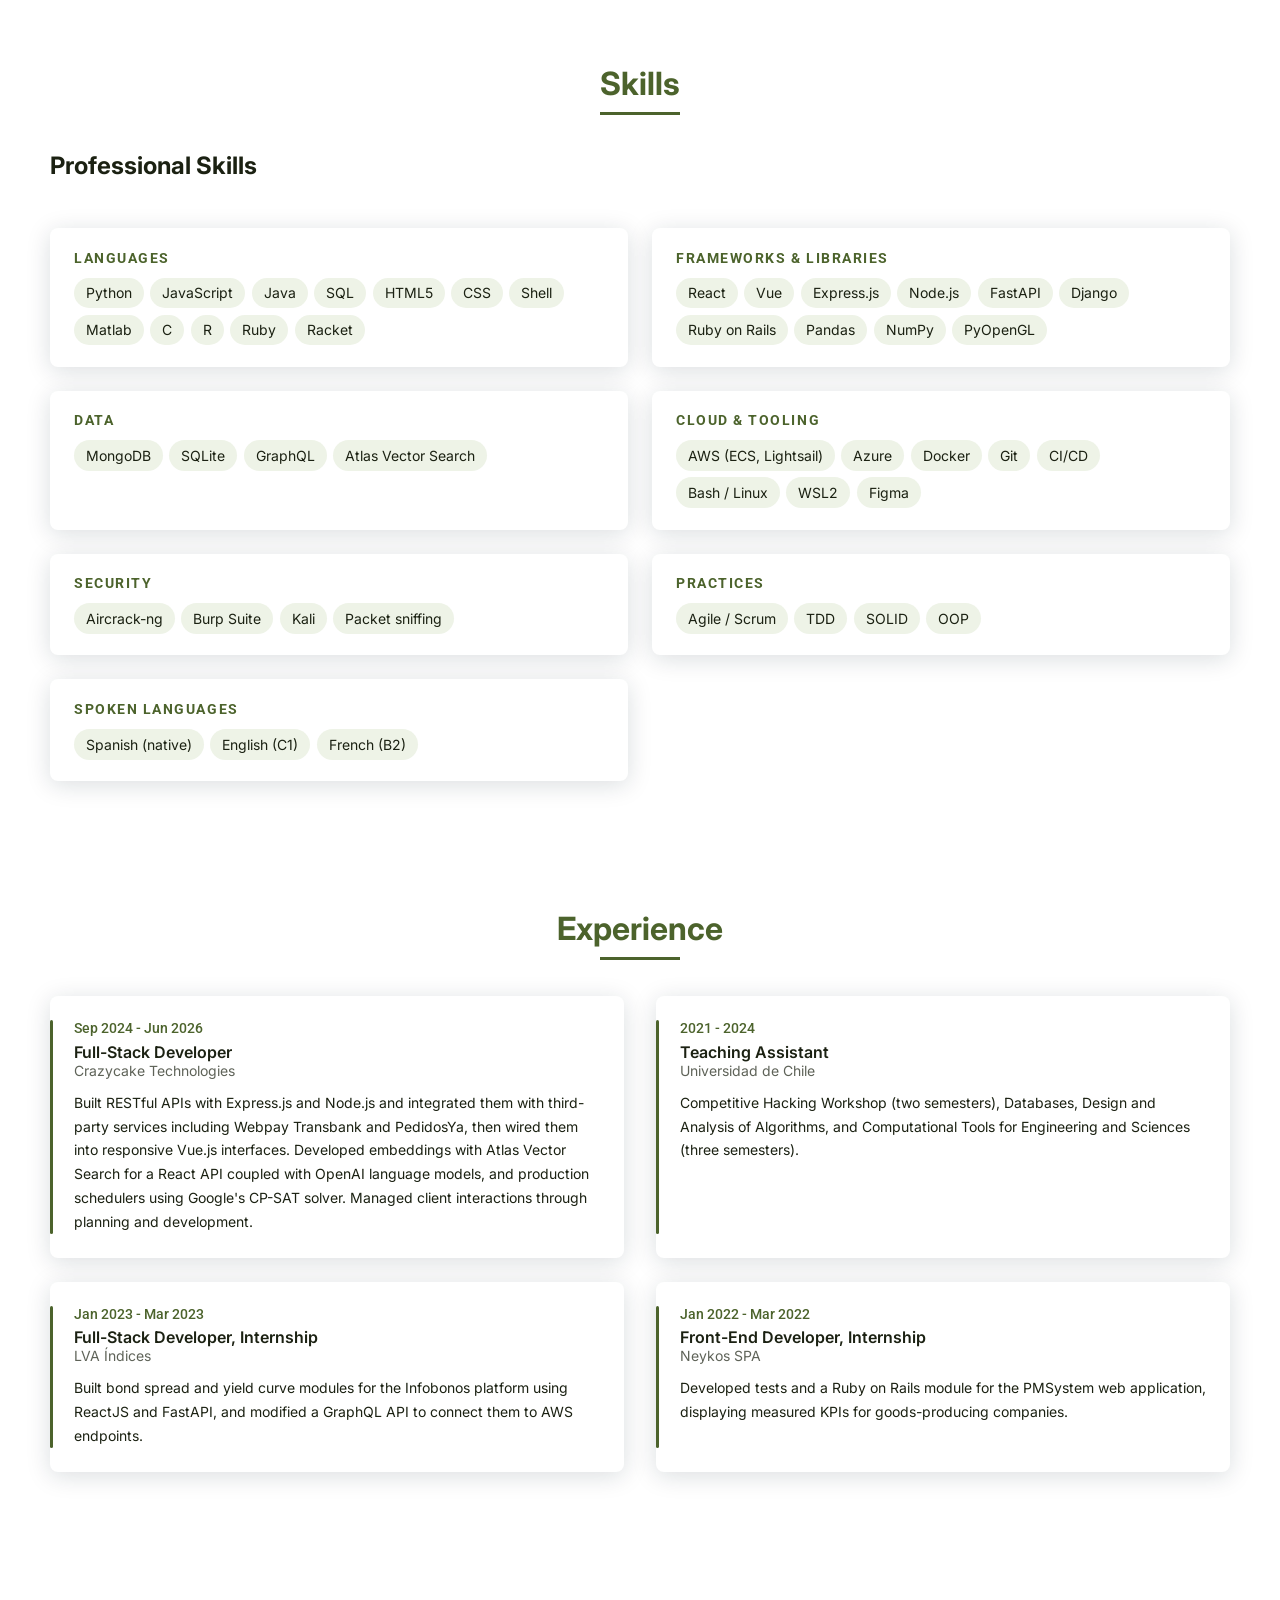
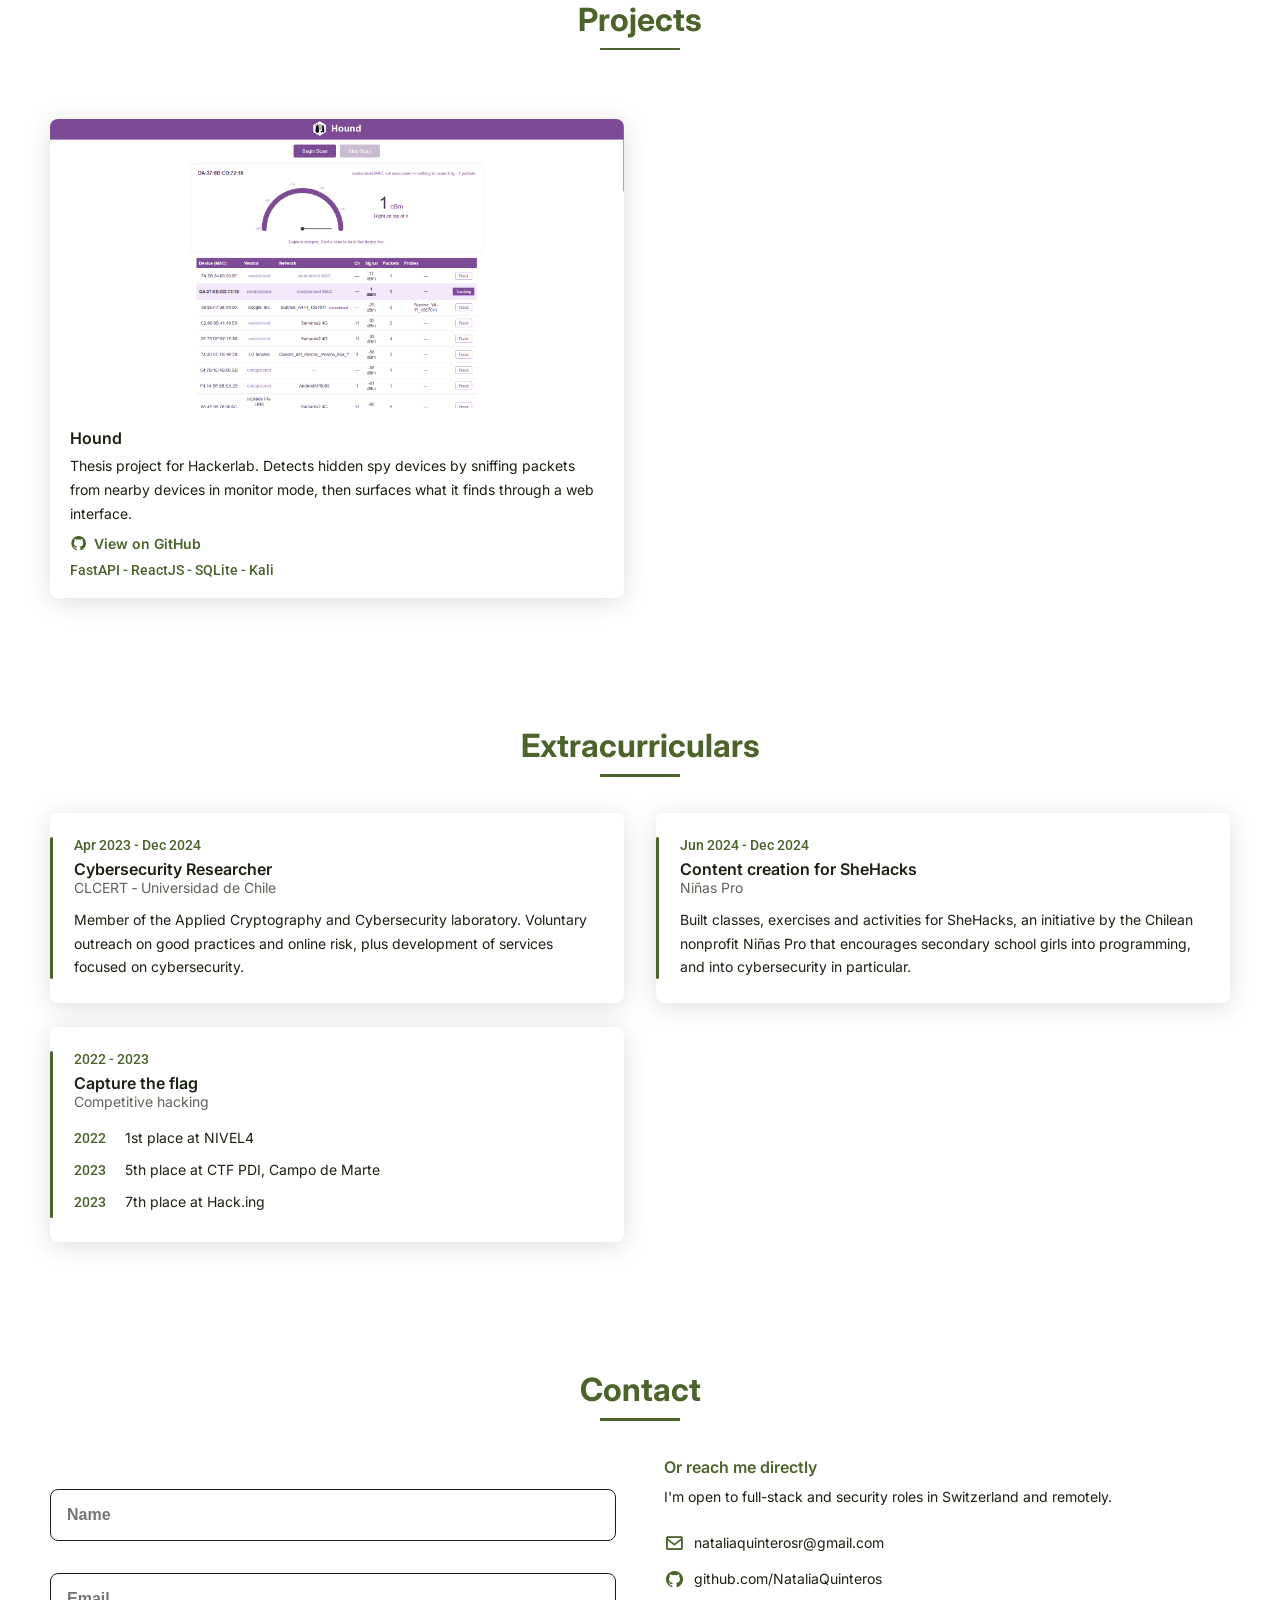
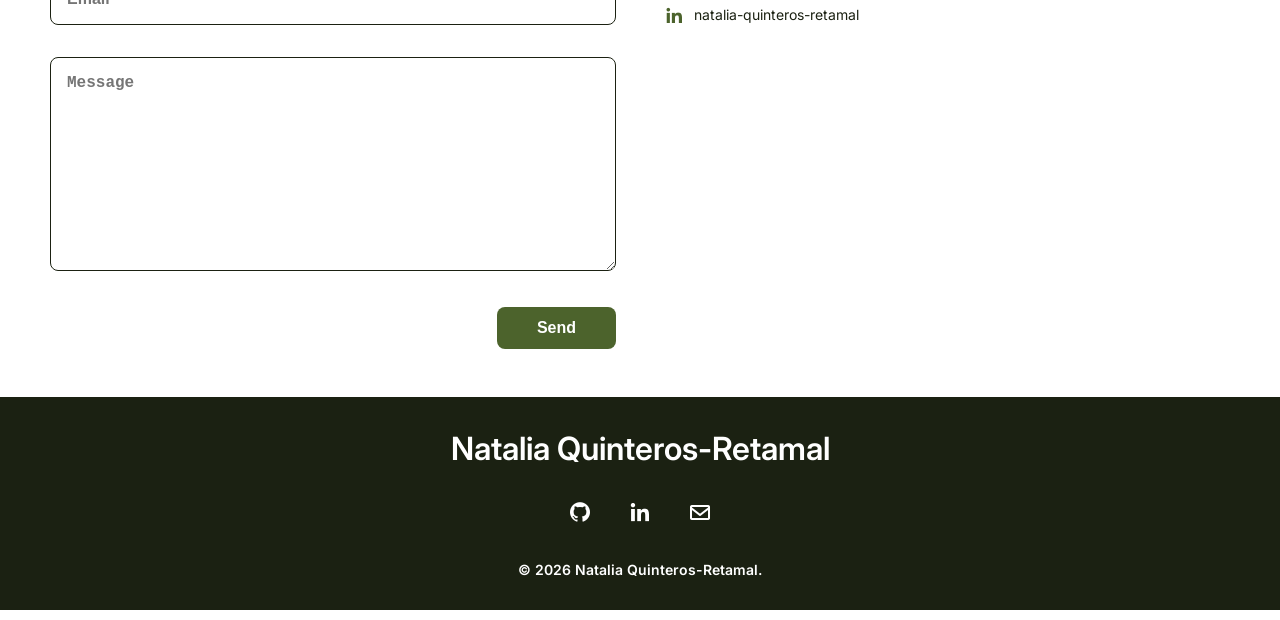
==== commit 41985b06: "fixed looks" ====
--- a/index.html
+++ b/index.html
@@ -99,7 +99,7 @@
                     </div>
 
                     <div>
-                        <h2 class="about__subtitle" data-i18n="about.hello">Hello</h2>
+                        <h2 class="about__subtitle" data-i18n="about.hello">Who I Am</h2>
                         <p class="about__text" data-i18n="about.p1">I'm a computer engineer from Universidad de Chile, graduated with highest honors. I've spent the last few years building full-stack web applications end to end. I am most experienced at doing APIs in Express and FastAPI, interfaces in React and Vue, and the integrations that hold the two together. At Crazycake Technologies, I worked with clients directly from project planning through delivery.</p>
                         <p class="about__text" data-i18n="about.p2">My other passion is cybersecurity. I wrote my thesis on detecting hidden spy devices through packet sniffing. I've taught seven semesters as a teaching assistant, including a competitive hacking workshop, and built course material focused on cybersecurity.</p>
 
--- a/assets/css/styles.css
+++ b/assets/css/styles.css
@@ -16,7 +16,7 @@
   /*===== Fuente y tipografia =====*/
   --body-font: "Inter", -apple-system, BlinkMacSystemFont, "Segoe UI", Helvetica, Arial, sans-serif;
   --accent-font: "Roboto", "Segoe UI", Helvetica, Arial, sans-serif;
-  --big-font-size: 2rem;
+  --big-font-size: 2.5rem;
   --h2-font-size: 1.25rem;
   --normal-font-size: .938rem;
   --smaller-font-size: .75rem;
@@ -31,7 +31,7 @@
 }
 @media screen and (min-width: 968px) {
   :root {
-    --big-font-size: 3.5rem;
+    --big-font-size: 4.25rem;
     --h2-font-size: 2rem;
     --normal-font-size: 1rem;
     --smaller-font-size: .875rem;
@@ -102,10 +102,10 @@
 
 /*===== LAYOUT =====*/
 .bd-grid {
-  max-width: 1024px;
+  max-width: 1180px;
   display: grid;
-  margin-left: var(--mb-2);
-  margin-right: var(--mb-2);
+  margin-left: calc(var(--mb-2));
+  margin-right: calc(var(--mb-2));
 }
 
 .l-header {
@@ -126,7 +126,7 @@
   align-items: center;
   font-weight: var(--font-semi);
 }
-@media screen and (max-width: 767px) {
+@media screen and (max-width: 1180px) {
   .nav__menu {
     position: fixed;
     top: var(--header-height);
@@ -442,7 +442,7 @@
 /* ----- home ----- */
 .home__subtitle {
   font-family: var(--accent-font);
-  font-size: var(--smaller-font-size);
+  font-size: var(--normal-font-size);
   color: var(--first-color);
   font-weight: 500;
   margin-bottom: var(--mb-4);
@@ -799,7 +799,7 @@
   background-color: var(--first-color-tint);
 }
 
-@media screen and (max-width: 767px) {
+@media screen and (max-width: 1180px) {
   /* The menu is off canvas here, so the switcher sits beside the toggle. */
   .lang {
     margin-left: auto;
@@ -835,6 +835,32 @@
   border-radius: 0;
 }
 
+/* ----- home fills the first screen ----- */
+/* Phones: body already has a header-height top margin, so subtract it.
+   svh keeps mobile browser toolbars from pushing the next section in. */
+.home {
+  min-height: calc(100vh - var(--header-height));
+  min-height: calc(100svh - var(--header-height));
+  align-content: center;
+}
+@media screen and (min-width: 768px) {
+  .home {
+    /* body margin is 0 here, the fixed header overlaps the top padding */
+    min-height: 100vh;
+    min-height: 100svh;
+    padding: calc(var(--header-height) + 1.5rem) 0 2rem;
+  }
+  .home__img {
+    /* Vertically centred on the text block rather than pinned near the
+       bottom, which left it low once home became full height. Nudged a
+       little above true centre. */
+    top: calc(50% - 1.5rem);
+    bottom: auto;
+    /* translate, not transform: ScrollReveal writes an inline transform. */
+    translate: 0 -50%;
+  }
+}
+
 /* ----- home on phones: stack the blob above the text ----- */
 @media screen and (max-width: 767px) {
   .home {
